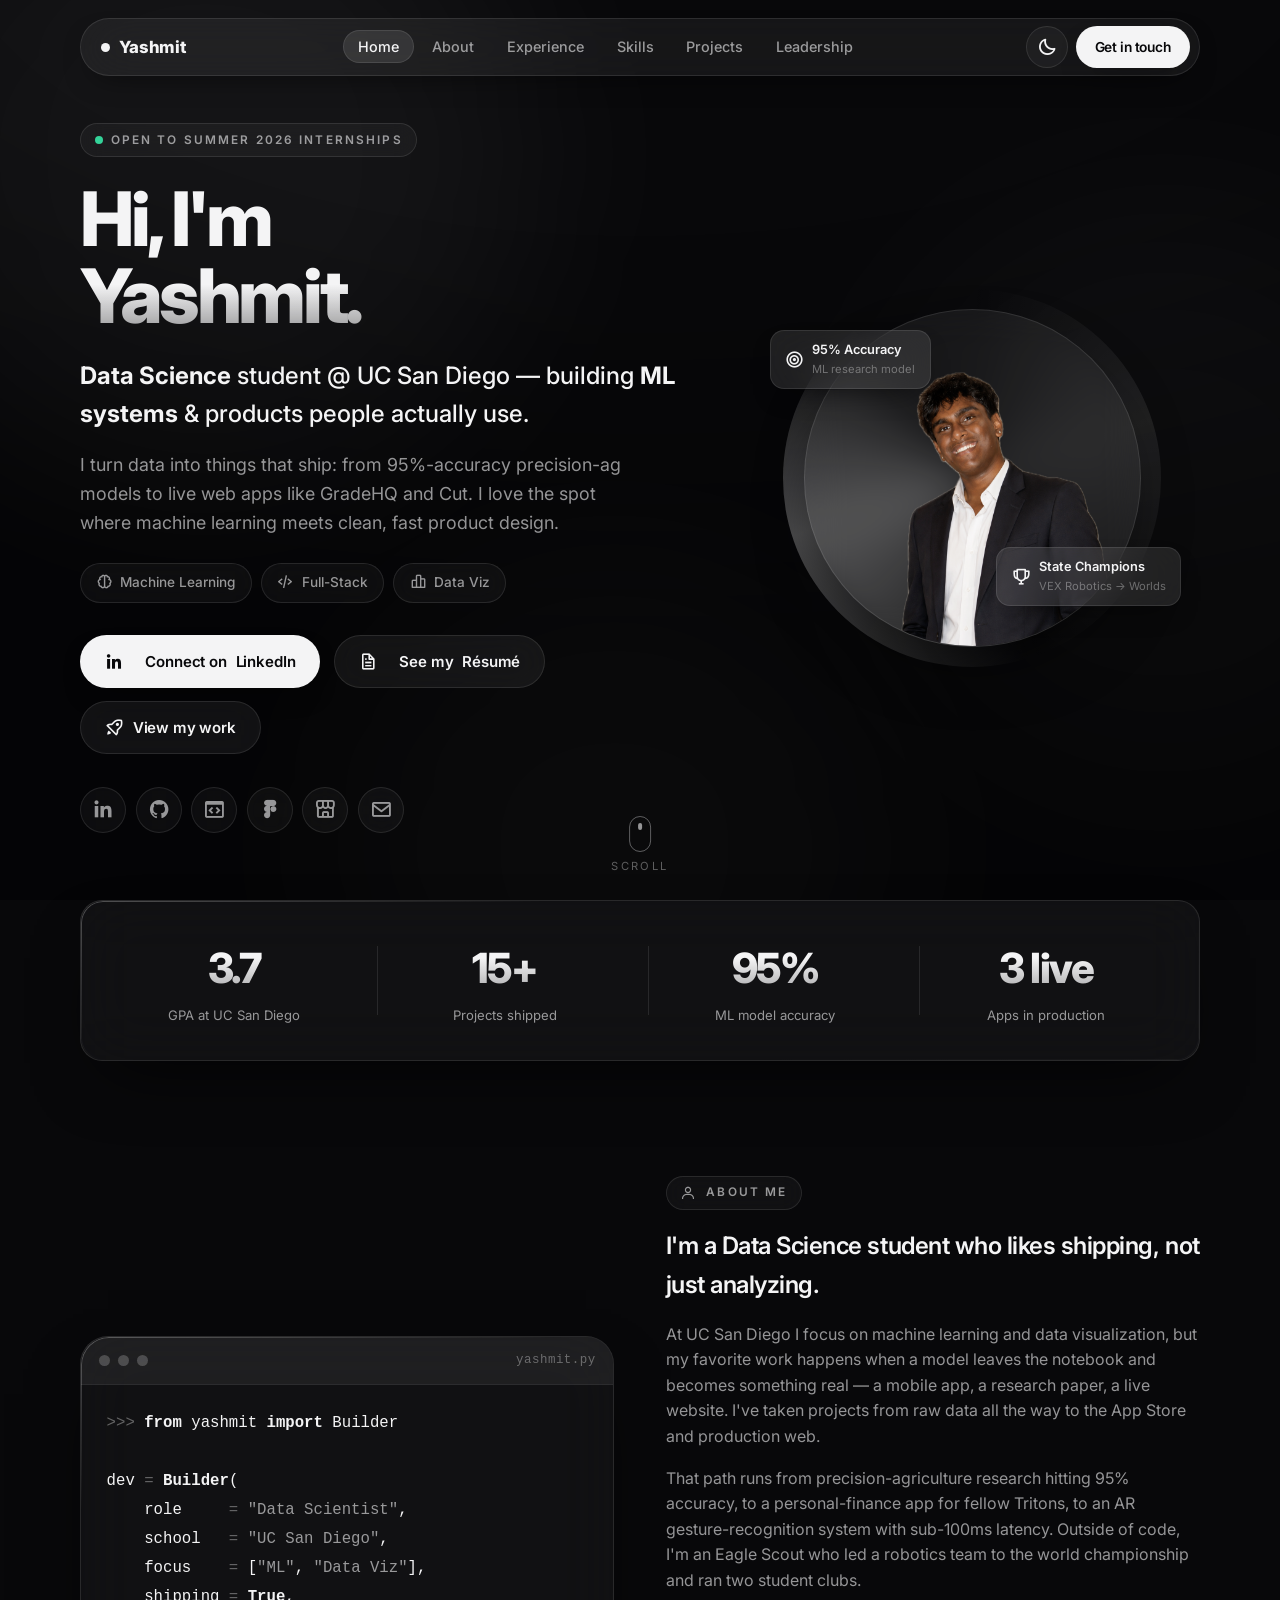
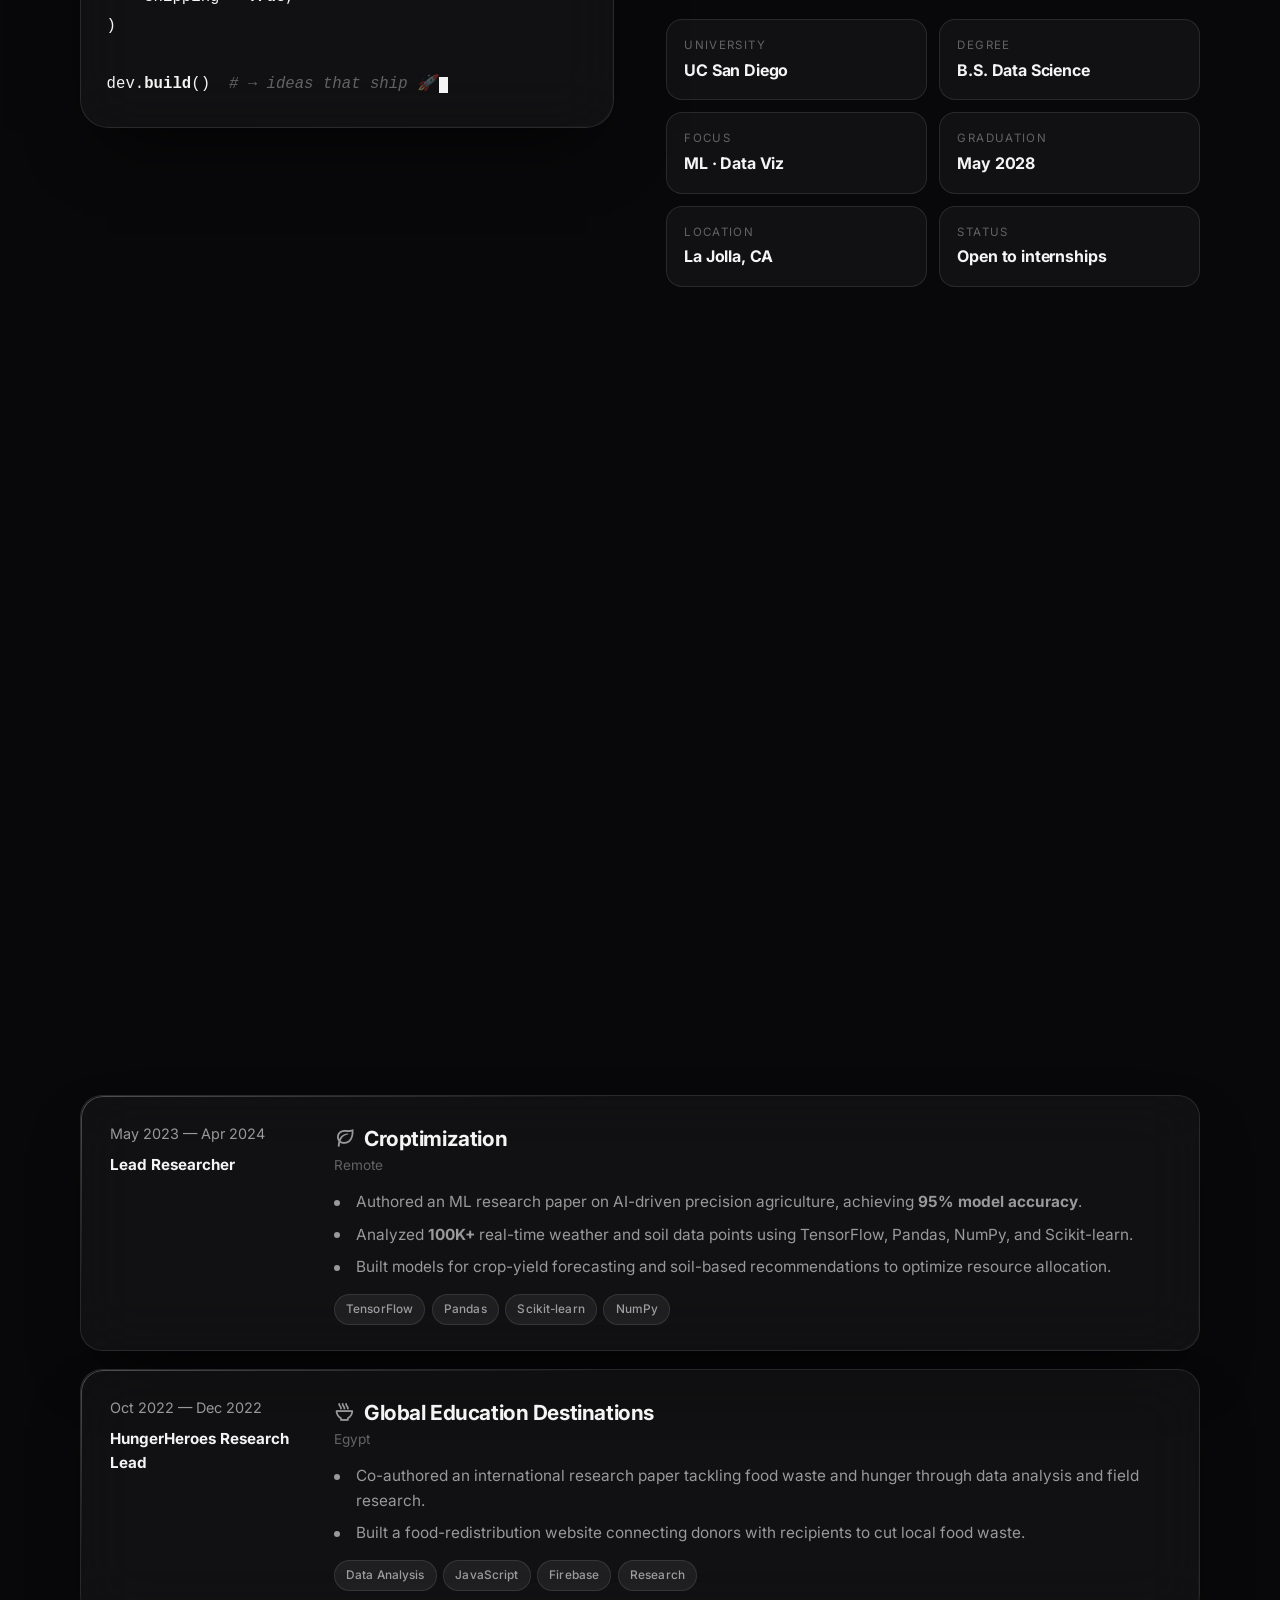
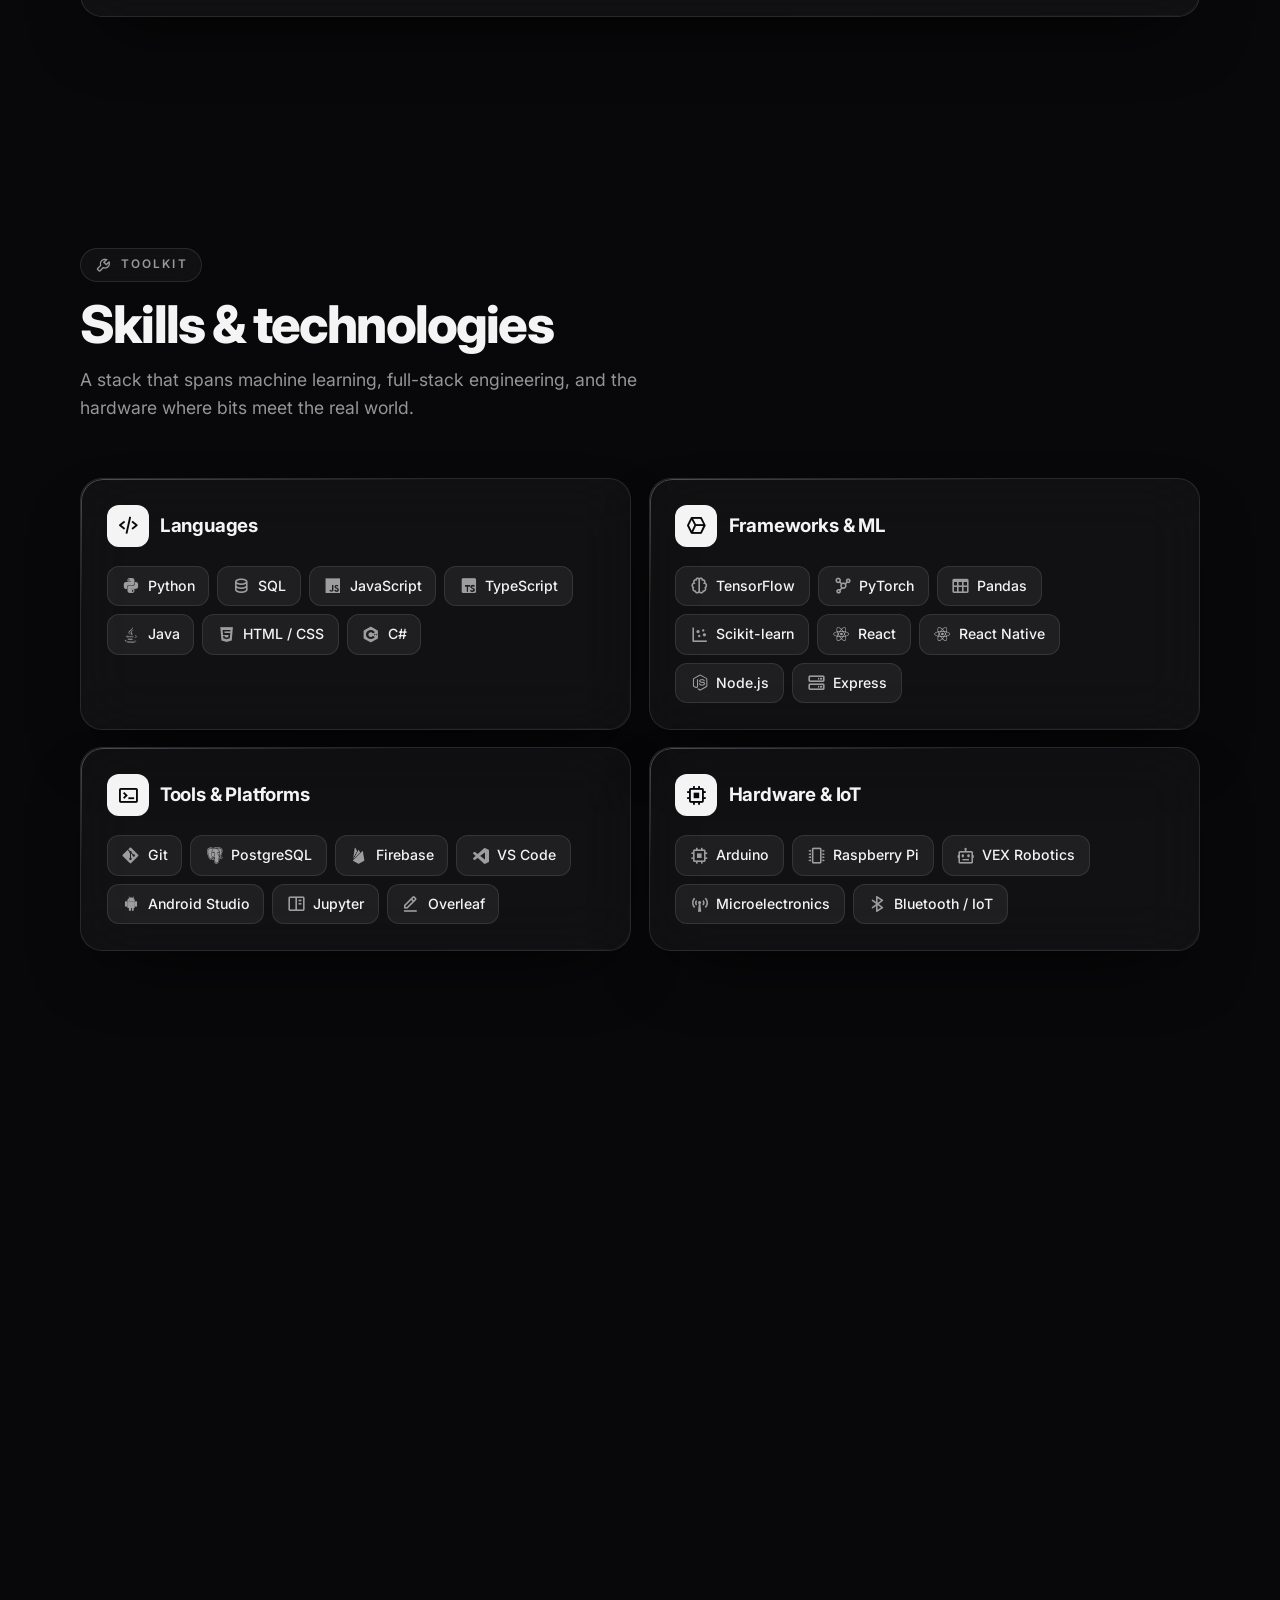
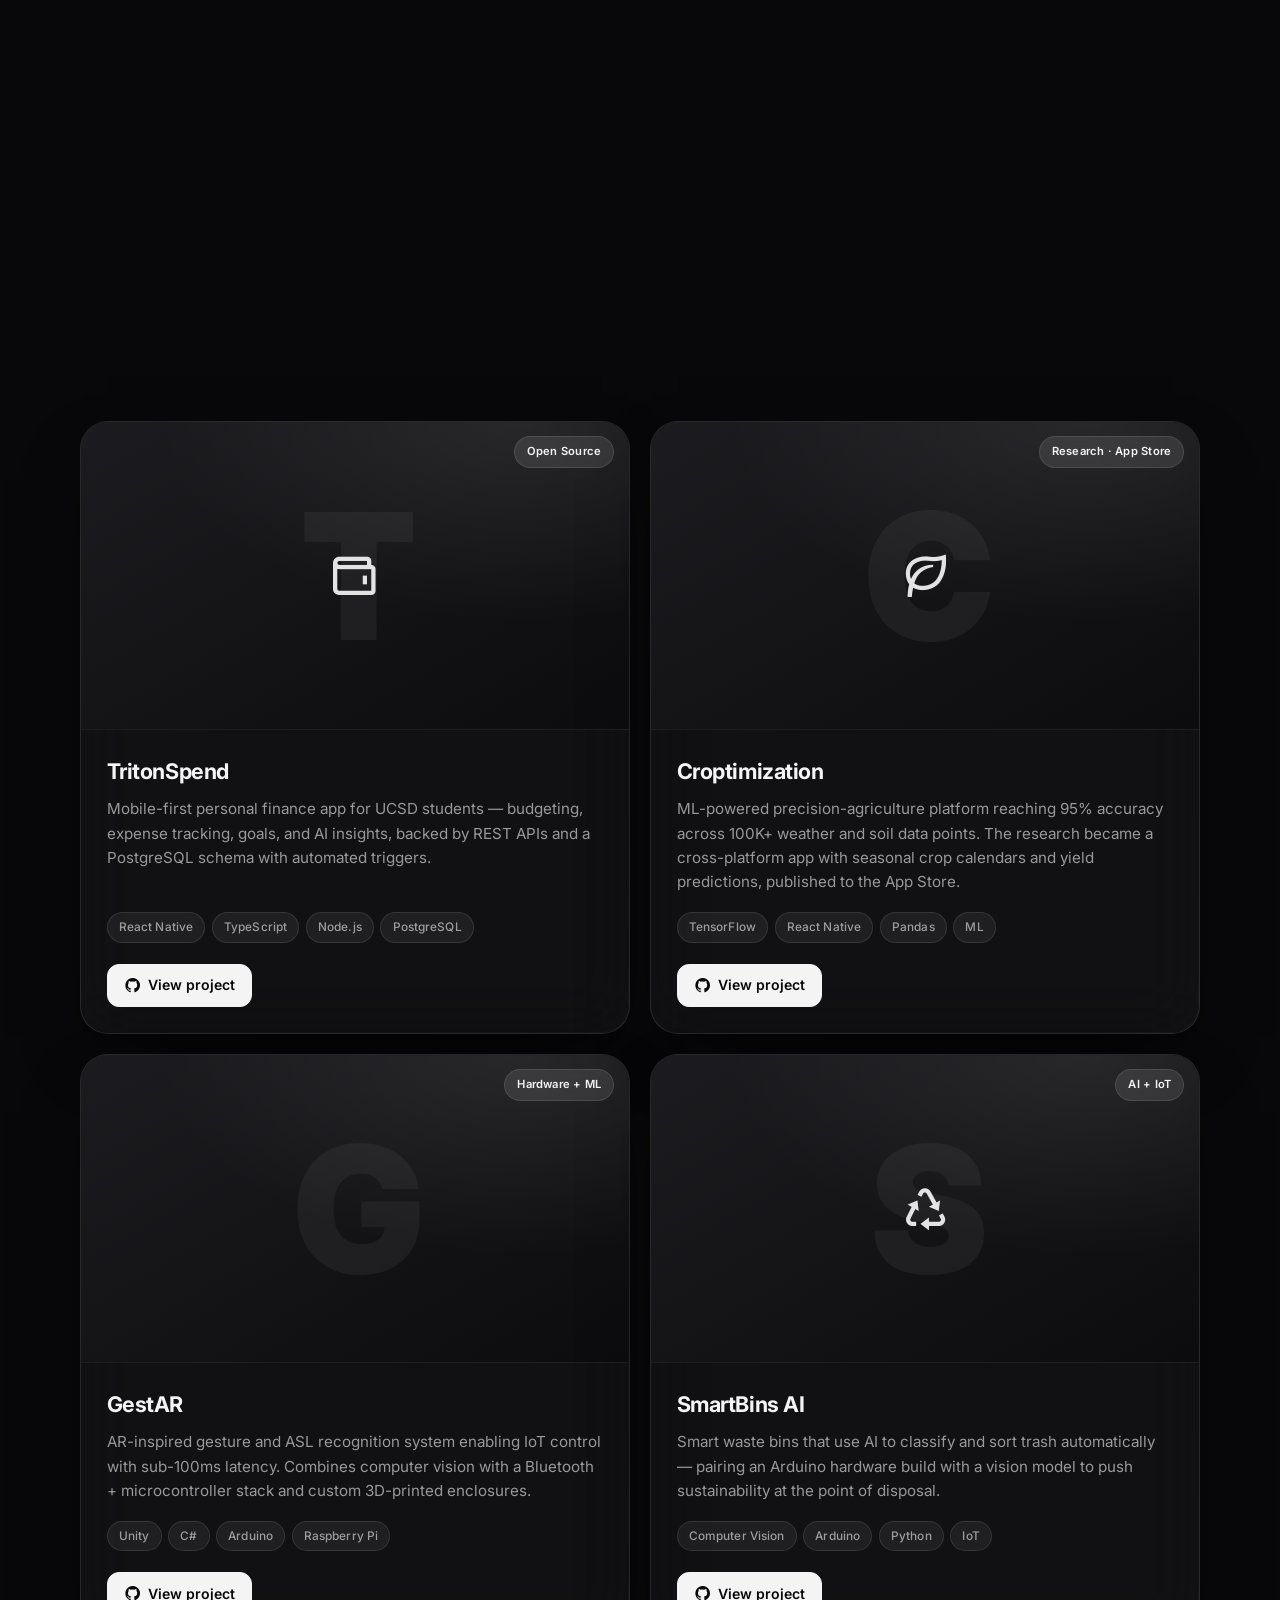
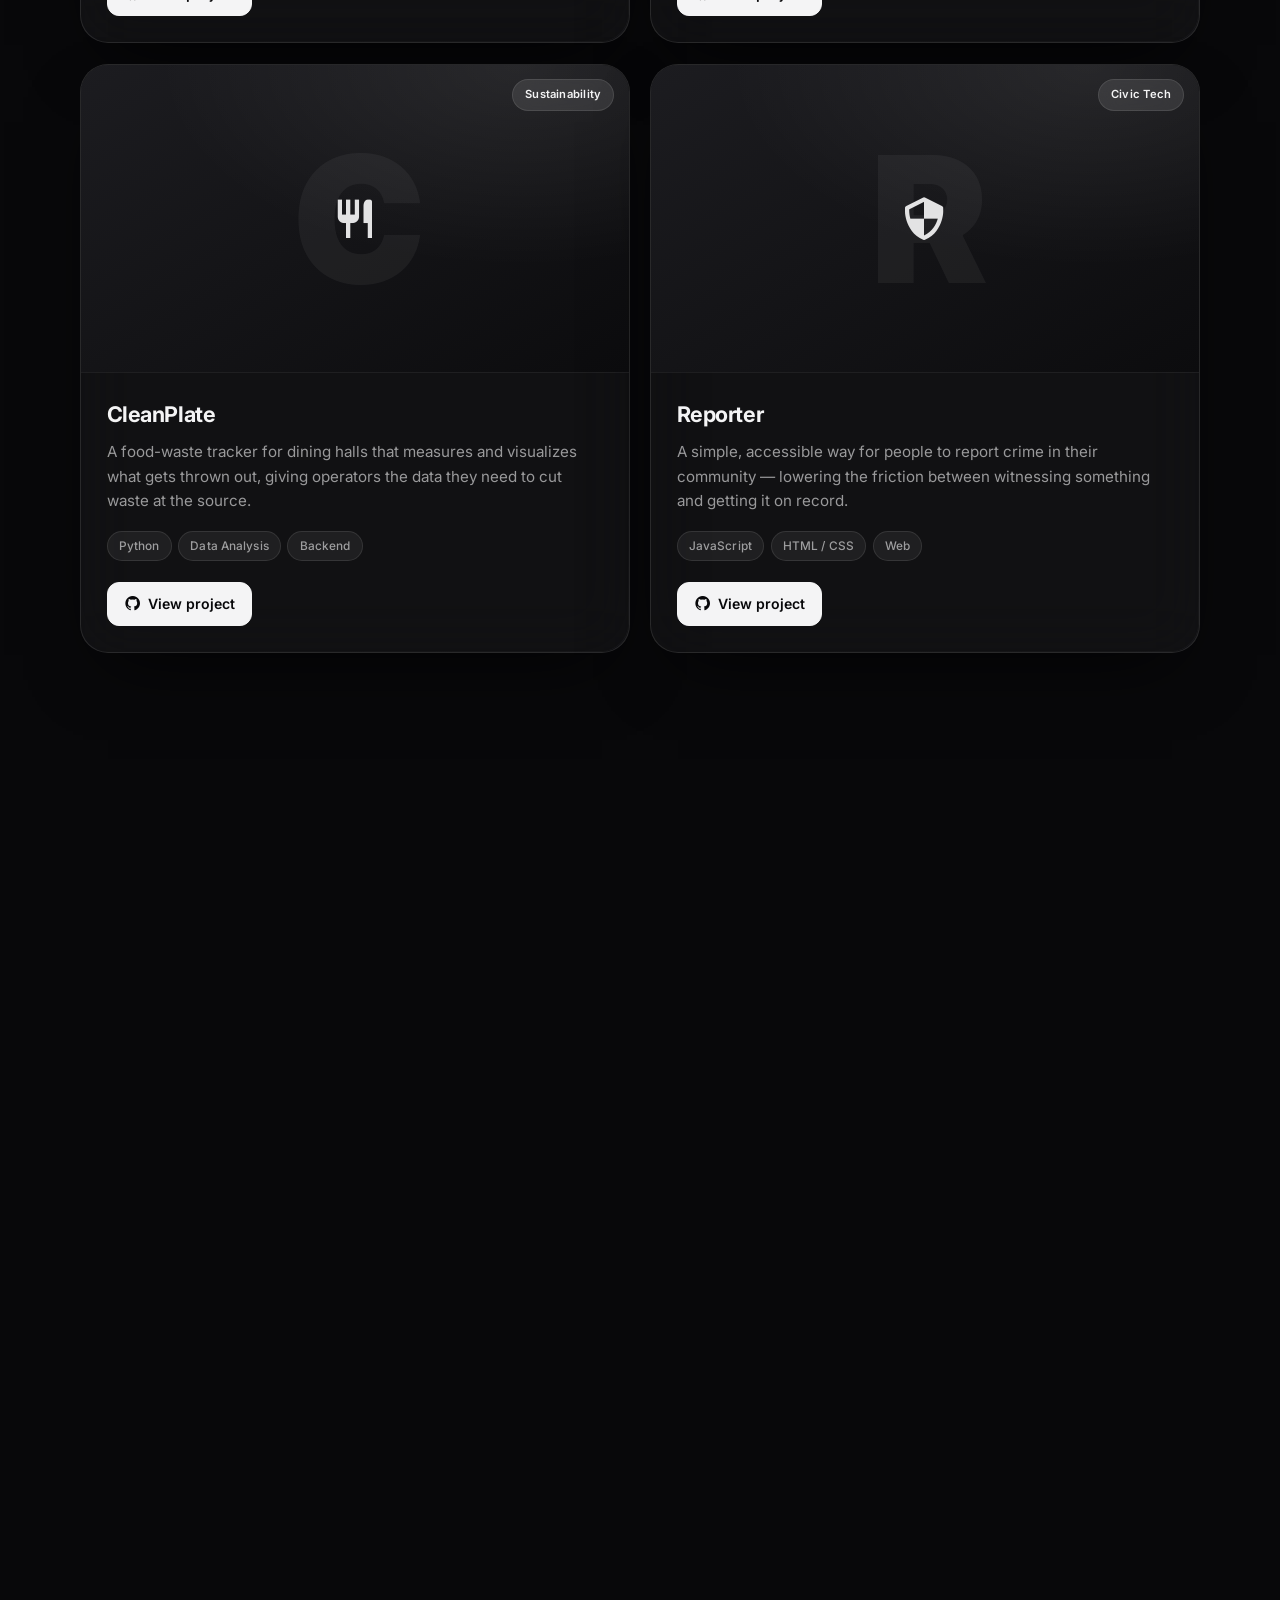
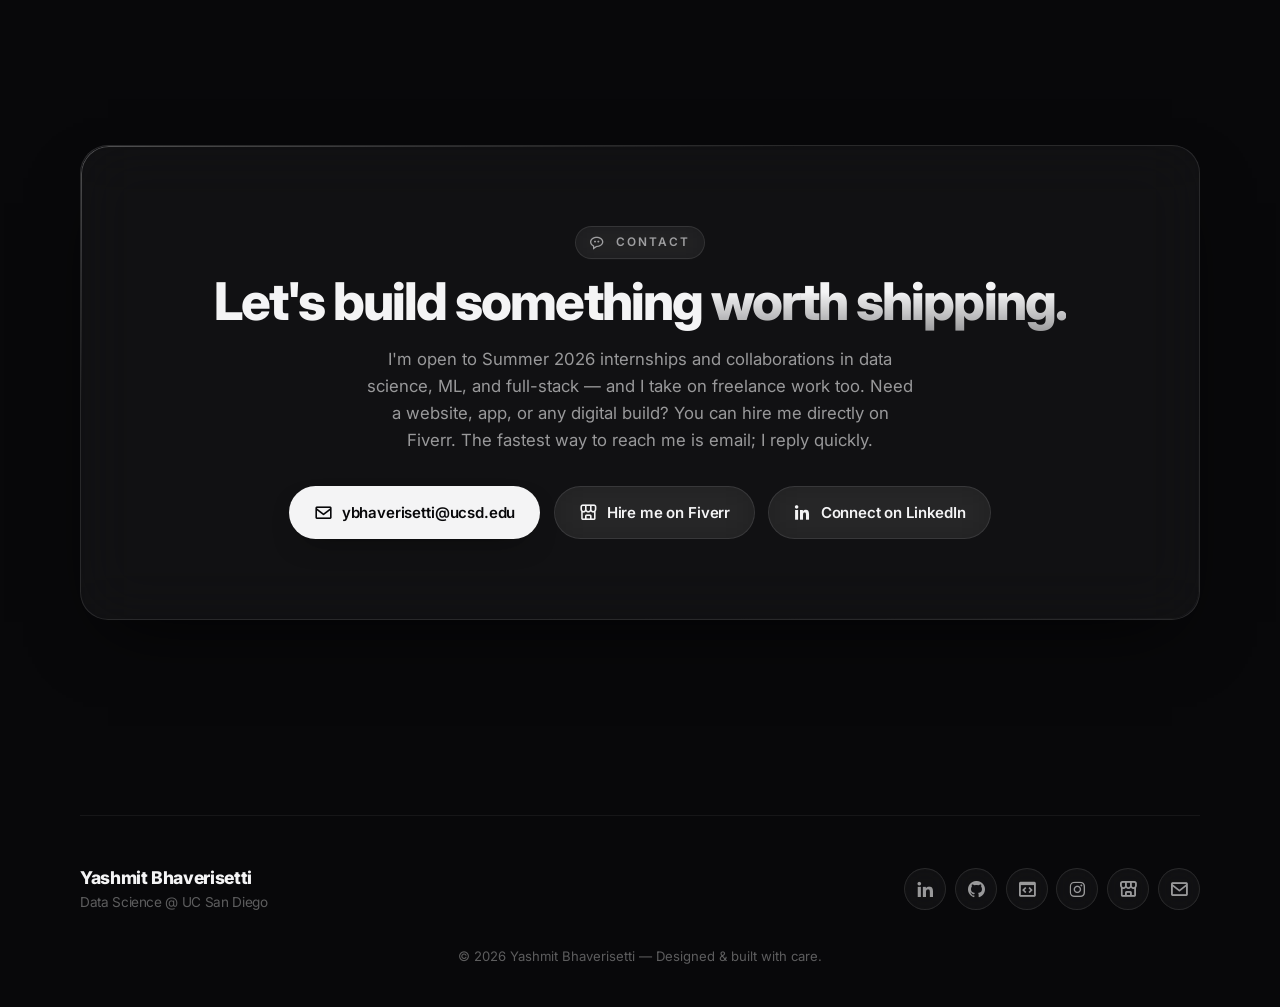
==== index.html @ 1664db14 "Mobile hero: smaller portrait, one-line title, LinkedIn+Resume in one row above fold - Shrink portra" ====
<!DOCTYPE html>
<html lang="en">
  <head>
    <meta charset="UTF-8" />
    <meta name="viewport" content="width=device-width, initial-scale=1.0" />
    <meta
      name="description"
      content="Yashmit Bhaverisetti — Data Science student at UC San Diego building ML systems, full-stack apps, and shipped products. Creator of GradeHQ and Cut."
    />
    <meta name="author" content="Yashmit Bhaverisetti" />
    <meta name="theme-color" content="#06070d" />
    <link rel="canonical" href="https://yashmitb.github.io/yashmitb/" />

    <!-- Open Graph -->
    <meta property="og:title" content="Yashmit Bhaverisetti | Data Science Portfolio" />
    <meta
      property="og:description"
      content="ML systems, full-stack apps, and shipped products from a UC San Diego Data Science student."
    />
    <meta property="og:type" content="website" />
    <meta property="og:image" content="preview.png" />

    <!-- Favicon -->
    <link rel="icon" type="image/svg+xml" href="assets/favicon.svg" />
    <link rel="mask-icon" href="assets/favicon.svg" color="#08080a" />
    <link rel="apple-touch-icon" href="assets/favicon.svg" />

    <link rel="preconnect" href="https://fonts.googleapis.com" />
    <link rel="preconnect" href="https://fonts.gstatic.com" crossorigin />
    <link rel="stylesheet" href="assets/css/styles.css" />

    <!-- Box Icons -->
    <link
      href="https://unpkg.com/boxicons@2.1.4/css/boxicons.min.css"
      rel="stylesheet"
    />

    <title>Yashmit Bhaverisetti | Data Science Portfolio</title>
  </head>
  <body class="dark-theme">
    <!-- Atmosphere -->
    <div class="bg-orbs" aria-hidden="true">
      <span class="orb orb--1"></span>
      <span class="orb orb--2"></span>
      <span class="orb orb--3"></span>
    </div>
    <div class="progress" id="progress" aria-hidden="true"></div>

    <!--===== NAV =====-->
    <nav class="nav" id="nav">
      <a href="#home" class="nav__logo"><span class="dot"></span>Yashmit</a>

      <ul class="nav__list" id="nav-list">
        <li><a href="#home" class="nav__link active"><i class="bx bx-home-alt"></i>Home</a></li>
        <li><a href="#about" class="nav__link"><i class="bx bx-user"></i>About</a></li>
        <li><a href="#experience" class="nav__link"><i class="bx bx-briefcase"></i>Experience</a></li>
        <li><a href="#skills" class="nav__link"><i class="bx bx-wrench"></i>Skills</a></li>
        <li><a href="#projects" class="nav__link"><i class="bx bx-grid-alt"></i>Projects</a></li>
        <li><a href="#leadership" class="nav__link"><i class="bx bx-medal"></i>Leadership</a></li>
        <li class="nav__sep" aria-hidden="true"></li>
        <li class="nav__mobile-only">
          <a href="resume/" class="nav__link"><i class="bx bx-file"></i>Resume</a>
        </li>
        <li class="nav__mobile-only">
          <a href="#contact" class="nav__link nav__link--cta"><i class="bx bx-envelope"></i>Get in touch</a>
        </li>
      </ul>

      <div class="nav__right">
        <button class="theme-toggle" id="theme-toggle" aria-label="Toggle color theme">
          <i class="bx bx-moon"></i>
        </button>
        <a href="#contact" class="btn btn--primary nav__cta">Get in touch</a>
        <button class="nav__burger" id="burger" aria-label="Toggle menu">
          <i class="bx bx-menu"></i>
        </button>
      </div>
    </nav>
    <div class="nav-scrim" id="nav-scrim" aria-hidden="true"></div>

    <main>
      <!--===== HERO =====-->
      <header class="hero wrap" id="home">
        <div class="hero__copy">
          <span class="eyebrow hero__avail reveal">
            <span class="pulse"></span> Open to Summer 2026 internships
          </span>

          <h1 class="hero__title reveal" style="--d: 60ms">
            <span>Hi, I'm</span>
            <span class="grad-text">Yashmit.</span>
          </h1>

          <p class="hero__role reveal" style="--d: 140ms">
            <b>Data Science</b> student @ UC San Diego — building
            <b>ML systems</b> &amp; products people actually use.
          </p>

          <p class="hero__desc reveal" style="--d: 200ms">
            I turn data into things that ship: from 95%-accuracy precision-ag
            models to live web apps like GradeHQ and Cut. I love the spot where
            machine learning meets clean, fast product design.
          </p>

          <div class="hero__chips reveal" style="--d: 260ms">
            <span class="chip"><i class="bx bx-brain"></i> Machine Learning</span>
            <span class="chip"><i class="bx bx-code-alt"></i> Full-Stack</span>
            <span class="chip"><i class="bx bx-bar-chart-alt-2"></i> Data Viz</span>
          </div>

          <!-- mobile-only quick highlights -->
          <div class="hero__quick reveal" style="--d: 260ms" aria-label="Highlights">
            <div class="qf"><b>3.7</b><span>GPA</span></div>
            <div class="qf"><b>15+</b><span>Projects</span></div>
            <div class="qf"><b>2</b><span>Live apps</span></div>
          </div>

          <div class="hero__actions reveal" style="--d: 320ms">
            <a
              href="https://www.linkedin.com/in/yashmitb"
              target="_blank"
              rel="noopener"
              class="btn btn--primary"
            >
              <i class="bx bxl-linkedin"></i>&nbsp;<span class="btn__pre">Connect on </span>LinkedIn
            </a>
            <a href="resume/" class="btn btn--ghost">
              <i class="bx bx-file"></i>&nbsp;<span class="btn__pre">See my </span>Résumé
            </a>
            <a href="#projects" class="btn btn--ghost hero__action-more">
              <i class="bx bx-rocket"></i> View my work
            </a>
          </div>

          <div class="hero__social reveal" style="--d: 380ms">
            <a
              href="https://www.linkedin.com/in/yashmitb"
              target="_blank"
              rel="noopener"
              class="social-icon"
              aria-label="LinkedIn"
            ><i class="bx bxl-linkedin"></i></a>
            <a
              href="https://github.com/yashmitb"
              target="_blank"
              rel="noopener"
              class="social-icon"
              aria-label="GitHub"
            ><i class="bx bxl-github"></i></a>
            <a
              href="https://devpost.com/yashmitb"
              target="_blank"
              rel="noopener"
              class="social-icon"
              aria-label="Devpost"
            ><i class="bx bx-code-block"></i></a>
            <a
              href="https://www.figma.com/@yashmit"
              target="_blank"
              rel="noopener"
              class="social-icon"
              aria-label="Figma"
            ><i class="bx bxl-figma"></i></a>
            <a
              href="https://www.fiverr.com/s/qDm1Xzg"
              target="_blank"
              rel="noopener"
              class="social-icon"
              aria-label="Hire me on Fiverr"
              title="Hire me on Fiverr"
            ><i class="bx bx-store-alt"></i></a>
            <a
              href="mailto:ybhaverisetti@ucsd.edu"
              class="social-icon"
              aria-label="Email"
            ><i class="bx bx-envelope"></i></a>
          </div>
        </div>

        <div class="hero__media reveal" style="--d: 200ms">
          <div class="portrait" data-tilt>
            <span class="portrait__ring"></span>
            <div class="portrait__glass">
              <img
                src="assets/img/about-portrait.png"
                alt="Portrait of Yashmit Bhaverisetti"
              />
            </div>
            <div class="portrait__badge portrait__badge--1">
              <i class="bx bx-bullseye"></i>
              <span>95% Accuracy<small>ML research model</small></span>
            </div>
            <div class="portrait__badge portrait__badge--2">
              <i class="bx bx-trophy"></i>
              <span>State Champions<small>VEX Robotics → Worlds</small></span>
            </div>
          </div>
        </div>

        <div class="scroll-cue" aria-hidden="true">
          <span class="mouse"></span>
          Scroll
        </div>
      </header>

      <!--===== STATS =====-->
      <section class="wrap" aria-label="Highlights" style="padding-top: 0">
        <div class="stats glass reveal">
          <div class="stat">
            <div class="stat__num grad-text" data-count="3.7" data-decimals="1">3.7</div>
            <div class="stat__label">GPA at UC San Diego</div>
          </div>
          <div class="stat">
            <div class="stat__num grad-text" data-count="15" data-suffix="+">15+</div>
            <div class="stat__label">Projects shipped</div>
          </div>
          <div class="stat">
            <div class="stat__num grad-text" data-count="95" data-suffix="%">95%</div>
            <div class="stat__label">ML model accuracy</div>
          </div>
          <div class="stat">
            <div class="stat__num grad-text" data-count="3" data-suffix=" live">3 live</div>
            <div class="stat__label">Apps in production</div>
          </div>
        </div>
      </section>

      <!--===== ABOUT =====-->
      <section class="section wrap" id="about">
        <div class="about__grid">
          <div class="term glass reveal" data-tilt>
            <div class="term__bar">
              <span class="term__dot"></span>
              <span class="term__dot"></span>
              <span class="term__dot"></span>
              <span class="term__name">yashmit.py</span>
            </div>
            <pre class="term__body"><code><span class="c">&gt;&gt;&gt;</span> <span class="k">from</span> yashmit <span class="k">import</span> Builder

dev <span class="o">=</span> <span class="fn">Builder</span>(
    role     <span class="o">=</span> <span class="s">"Data Scientist"</span>,
    school   <span class="o">=</span> <span class="s">"UC San Diego"</span>,
    focus    <span class="o">=</span> [<span class="s">"ML"</span>, <span class="s">"Data Viz"</span>],
    shipping <span class="o">=</span> <span class="b">True</span>,
)

dev.<span class="fn">build</span>()  <span class="cm"># → ideas that ship 🚀</span><span class="cur"></span></code></pre>
          </div>

          <div class="reveal" style="--d: 120ms">
            <span class="eyebrow"><i class="bx bx-user"></i> About me</span>
            <p class="about__lead" style="margin-top: 1.1rem">
              I'm a Data Science student who likes shipping, not just analyzing.
            </p>
            <p class="about__text">
              At UC San Diego I focus on machine learning and data
              visualization, but my favorite work happens when a model leaves
              the notebook and becomes something real — a mobile app, a research
              paper, a live website. I've taken projects from raw data all the
              way to the App Store and production web.
            </p>
            <p class="about__text">
              That path runs from precision-agriculture research hitting 95%
              accuracy, to a personal-finance app for fellow Tritons, to an AR
              gesture-recognition system with sub-100ms latency. Outside of code,
              I'm an Eagle Scout who led a robotics team to the world
              championship and ran two student clubs.
            </p>

            <div class="about__facts">
              <div class="fact">
                <div class="fact__k">University</div>
                <div class="fact__v">UC San Diego</div>
              </div>
              <div class="fact">
                <div class="fact__k">Degree</div>
                <div class="fact__v">B.S. Data Science</div>
              </div>
              <div class="fact">
                <div class="fact__k">Focus</div>
                <div class="fact__v">ML · Data Viz</div>
              </div>
              <div class="fact">
                <div class="fact__k">Graduation</div>
                <div class="fact__v">May 2028</div>
              </div>
              <div class="fact">
                <div class="fact__k">Location</div>
                <div class="fact__v">La Jolla, CA</div>
              </div>
              <div class="fact">
                <div class="fact__k">Status</div>
                <div class="fact__v">Open to internships</div>
              </div>
            </div>
          </div>
        </div>
      </section>

      <!--===== EXPERIENCE =====-->
      <section class="section wrap" id="experience">
        <div class="section__head reveal">
          <span class="eyebrow"><i class="bx bx-briefcase"></i> Experience</span>
          <h2 class="section__title">Where I've made an impact</h2>
          <p class="section__sub">
            Research, open source, and real products — selected roles where the
            work shipped and the numbers moved.
          </p>
        </div>

        <div class="timeline">
          <article class="tl glass reveal">
            <div class="tl__when">
              Sept 2025 — Present
              <span class="role">Open Source Developer</span>
            </div>
            <div>
              <h3 class="tl__org"><i class="bx bx-git-branch"></i> UCSD CSES</h3>
              <p class="tl__place">La Jolla, CA</p>
              <ul class="tl__points">
                <li>
                  Built <b>TritonSpend</b>, a mobile-first personal finance app in
                  React Native &amp; TypeScript for budgeting, expense tracking,
                  goals, and AI insights.
                </li>
                <li>
                  Developed a Node.js + PostgreSQL backend — REST APIs, schemas,
                  and triggers for automated transaction handling.
                </li>
                <li>
                  Created interactive spending &amp; goal visualizations with
                  React Native SVG; collaborated through open-source code reviews.
                </li>
              </ul>
              <div class="tl__tags">
                <span class="tag">React Native</span>
                <span class="tag">TypeScript</span>
                <span class="tag">Node.js</span>
                <span class="tag">PostgreSQL</span>
              </div>
            </div>
          </article>

          <article class="tl glass reveal">
            <div class="tl__when">
              May 2023 — Apr 2024
              <span class="role">Lead Researcher</span>
            </div>
            <div>
              <h3 class="tl__org"><i class="bx bx-leaf"></i> Croptimization</h3>
              <p class="tl__place">Remote</p>
              <ul class="tl__points">
                <li>
                  Authored an ML research paper on AI-driven precision
                  agriculture, achieving <b>95% model accuracy</b>.
                </li>
                <li>
                  Analyzed <b>100K+</b> real-time weather and soil data points
                  using TensorFlow, Pandas, NumPy, and Scikit-learn.
                </li>
                <li>
                  Built models for crop-yield forecasting and soil-based
                  recommendations to optimize resource allocation.
                </li>
              </ul>
              <div class="tl__tags">
                <span class="tag">TensorFlow</span>
                <span class="tag">Pandas</span>
                <span class="tag">Scikit-learn</span>
                <span class="tag">NumPy</span>
              </div>
            </div>
          </article>

          <article class="tl glass reveal">
            <div class="tl__when">
              Oct 2022 — Dec 2022
              <span class="role">HungerHeroes Research Lead</span>
            </div>
            <div>
              <h3 class="tl__org"><i class="bx bx-bowl-hot"></i> Global Education Destinations</h3>
              <p class="tl__place">Egypt</p>
              <ul class="tl__points">
                <li>
                  Co-authored an international research paper tackling food waste
                  and hunger through data analysis and field research.
                </li>
                <li>
                  Built a food-redistribution website connecting donors with
                  recipients to cut local food waste.
                </li>
              </ul>
              <div class="tl__tags">
                <span class="tag">Data Analysis</span>
                <span class="tag">JavaScript</span>
                <span class="tag">Firebase</span>
                <span class="tag">Research</span>
              </div>
            </div>
          </article>
        </div>
      </section>

      <!--===== SKILLS =====-->
      <section class="section wrap" id="skills">
        <div class="section__head reveal">
          <span class="eyebrow"><i class="bx bx-wrench"></i> Toolkit</span>
          <h2 class="section__title">Skills &amp; technologies</h2>
          <p class="section__sub">
            A stack that spans machine learning, full-stack engineering, and the
            hardware where bits meet the real world.
          </p>
        </div>

        <div class="skills__grid">
          <article class="skillcat glass reveal">
            <div class="skillcat__head">
              <div class="skillcat__icon"><i class="bx bx-code-alt"></i></div>
              <h3 class="skillcat__title">Languages</h3>
            </div>
            <div class="skill-chips">
              <span class="skill"><i class="bx bxl-python"></i> Python</span>
              <span class="skill"><i class="bx bx-data"></i> SQL</span>
              <span class="skill"><i class="bx bxl-javascript"></i> JavaScript</span>
              <span class="skill"><i class="bx bxl-typescript"></i> TypeScript</span>
              <span class="skill"><i class="bx bxl-java"></i> Java</span>
              <span class="skill"><i class="bx bxl-html5"></i> HTML / CSS</span>
              <span class="skill"><i class="bx bxl-c-plus-plus"></i> C#</span>
            </div>
          </article>

          <article class="skillcat glass reveal" style="--d: 80ms">
            <div class="skillcat__head">
              <div class="skillcat__icon"><i class="bx bx-cube-alt"></i></div>
              <h3 class="skillcat__title">Frameworks &amp; ML</h3>
            </div>
            <div class="skill-chips">
              <span class="skill"><i class="bx bx-brain"></i> TensorFlow</span>
              <span class="skill"><i class="bx bx-network-chart"></i> PyTorch</span>
              <span class="skill"><i class="bx bx-table"></i> Pandas</span>
              <span class="skill"><i class="bx bx-scatter-chart"></i> Scikit-learn</span>
              <span class="skill"><i class="bx bxl-react"></i> React</span>
              <span class="skill"><i class="bx bxl-react"></i> React Native</span>
              <span class="skill"><i class="bx bxl-nodejs"></i> Node.js</span>
              <span class="skill"><i class="bx bx-server"></i> Express</span>
            </div>
          </article>

          <article class="skillcat glass reveal" style="--d: 120ms">
            <div class="skillcat__head">
              <div class="skillcat__icon"><i class="bx bx-terminal"></i></div>
              <h3 class="skillcat__title">Tools &amp; Platforms</h3>
            </div>
            <div class="skill-chips">
              <span class="skill"><i class="bx bxl-git"></i> Git</span>
              <span class="skill"><i class="bx bxl-postgresql"></i> PostgreSQL</span>
              <span class="skill"><i class="bx bxl-firebase"></i> Firebase</span>
              <span class="skill"><i class="bx bxl-visual-studio"></i> VS Code</span>
              <span class="skill"><i class="bx bxl-android"></i> Android Studio</span>
              <span class="skill"><i class="bx bx-book-content"></i> Jupyter</span>
              <span class="skill"><i class="bx bx-edit-alt"></i> Overleaf</span>
            </div>
          </article>

          <article class="skillcat glass reveal" style="--d: 160ms">
            <div class="skillcat__head">
              <div class="skillcat__icon"><i class="bx bx-chip"></i></div>
              <h3 class="skillcat__title">Hardware &amp; IoT</h3>
            </div>
            <div class="skill-chips">
              <span class="skill"><i class="bx bx-chip"></i> Arduino</span>
              <span class="skill"><i class="bx bx-microchip"></i> Raspberry Pi</span>
              <span class="skill"><i class="bx bx-bot"></i> VEX Robotics</span>
              <span class="skill"><i class="bx bx-broadcast"></i> Microelectronics</span>
              <span class="skill"><i class="bx bx-bluetooth"></i> Bluetooth / IoT</span>
            </div>
          </article>
        </div>
      </section>

      <!--===== PROJECTS =====-->
      <section class="section wrap" id="projects">
        <div class="section__head reveal">
          <span class="eyebrow"><i class="bx bx-grid-alt"></i> Selected work</span>
          <h2 class="section__title">Projects I've built</h2>
          <p class="section__sub">
            Live products, ML research, and hardware experiments — each with a
            link so you can dig in yourself.
          </p>
        </div>

        <div class="projects__grid">
          <!-- GradeHQ -->
          <article
            class="card glass reveal"
            data-tilt
            style="--cover: linear-gradient(135deg, #6a5cff, #4aa3ff)"
          >
            <div class="card__cover">
              <span class="card__mono">G</span>
              <i class="bx bx-calculator card__glyph"></i>
              <span class="card__status"><span class="live"></span> Live</span>
            </div>
            <div class="card__body">
              <h3 class="card__title">GradeHQ</h3>
              <p class="card__desc">
                A free, private grade calculator for college students. Add your
                courses and grades and find out the exact score you need on
                what's left to land the grade you want — all computed in-browser.
              </p>
              <div class="card__tags">
                <span class="tag">Next.js</span>
                <span class="tag">TypeScript</span>
                <span class="tag">Tailwind</span>
              </div>
              <div class="card__links">
                <a
                  href="https://gradehq.vercel.app"
                  target="_blank"
                  rel="noopener"
                  class="card__link card__link--primary"
                >
                  <i class="bx bx-link-external"></i> Live demo
                </a>
                <a
                  href="https://github.com/yashmitb/gradecalc"
                  target="_blank"
                  rel="noopener"
                  class="card__link"
                >
                  <i class="bx bxl-github"></i> Code
                </a>
              </div>
            </div>
          </article>

          <!-- Cut -->
          <article
            class="card glass reveal"
            data-tilt
            style="--cover: linear-gradient(135deg, #19c37d, #5ad1ff)"
          >
            <div class="card__cover">
              <span class="card__mono">C</span>
              <i class="bx bx-camera card__glyph"></i>
              <span class="card__status"><span class="live"></span> Live</span>
            </div>
            <div class="card__body">
              <h3 class="card__title">Cut</h3>
              <p class="card__desc">
                AI-powered calorie &amp; nutrition tracker. Snap a photo of your
                meal and get an instant macro breakdown — built to make cutting
                effortless instead of tedious.
              </p>
              <div class="card__tags">
                <span class="tag">Next.js</span>
                <span class="tag">TypeScript</span>
                <span class="tag">AI Vision</span>
              </div>
              <div class="card__links">
                <a
                  href="https://cut-eta.vercel.app"
                  target="_blank"
                  rel="noopener"
                  class="card__link card__link--primary"
                >
                  <i class="bx bx-link-external"></i> Live demo
                </a>
                <a
                  href="https://github.com/yashmitb/cut"
                  target="_blank"
                  rel="noopener"
                  class="card__link"
                >
                  <i class="bx bxl-github"></i> Code
                </a>
              </div>
            </div>
          </article>

          <!-- TritonSpend -->
          <article
            class="card glass reveal"
            data-tilt
            style="--cover: linear-gradient(135deg, #4f7cff, #00d4c8)"
          >
            <div class="card__cover">
              <span class="card__mono">T</span>
              <i class="bx bx-wallet card__glyph"></i>
              <span class="card__status">Open Source</span>
            </div>
            <div class="card__body">
              <h3 class="card__title">TritonSpend</h3>
              <p class="card__desc">
                Mobile-first personal finance app for UCSD students — budgeting,
                expense tracking, goals, and AI insights, backed by REST APIs and
                a PostgreSQL schema with automated triggers.
              </p>
              <div class="card__tags">
                <span class="tag">React Native</span>
                <span class="tag">TypeScript</span>
                <span class="tag">Node.js</span>
                <span class="tag">PostgreSQL</span>
              </div>
              <div class="card__links">
                <a
                  href="https://github.com/CSES-Open-Source/TritonSpend"
                  target="_blank"
                  rel="noopener"
                  class="card__link card__link--primary"
                >
                  <i class="bx bxl-github"></i> View project
                </a>
              </div>
            </div>
          </article>

          <!-- Croptimization -->
          <article
            class="card glass reveal"
            data-tilt
            style="--cover: linear-gradient(135deg, #34c759, #a8e063)"
          >
            <div class="card__cover">
              <span class="card__mono">C</span>
              <i class="bx bx-leaf card__glyph"></i>
              <span class="card__status">Research · App Store</span>
            </div>
            <div class="card__body">
              <h3 class="card__title">Croptimization</h3>
              <p class="card__desc">
                ML-powered precision-agriculture platform reaching 95% accuracy
                across 100K+ weather and soil data points. The research became a
                cross-platform app with seasonal crop calendars and yield
                predictions, published to the App Store.
              </p>
              <div class="card__tags">
                <span class="tag">TensorFlow</span>
                <span class="tag">React Native</span>
                <span class="tag">Pandas</span>
                <span class="tag">ML</span>
              </div>
              <div class="card__links">
                <a
                  href="https://github.com/yashmitb/Crop-Web"
                  target="_blank"
                  rel="noopener"
                  class="card__link card__link--primary"
                >
                  <i class="bx bxl-github"></i> View project
                </a>
              </div>
            </div>
          </article>

          <!-- GestAR -->
          <article
            class="card glass reveal"
            data-tilt
            style="--cover: linear-gradient(135deg, #b06bff, #ff7eb6)"
          >
            <div class="card__cover">
              <span class="card__mono">G</span>
              <i class="bx bx-hand-up card__glyph"></i>
              <span class="card__status">Hardware + ML</span>
            </div>
            <div class="card__body">
              <h3 class="card__title">GestAR</h3>
              <p class="card__desc">
                AR-inspired gesture and ASL recognition system enabling IoT
                control with sub-100ms latency. Combines computer vision with a
                Bluetooth + microcontroller stack and custom 3D-printed
                enclosures.
              </p>
              <div class="card__tags">
                <span class="tag">Unity</span>
                <span class="tag">C#</span>
                <span class="tag">Arduino</span>
                <span class="tag">Raspberry Pi</span>
              </div>
              <div class="card__links">
                <a
                  href="https://github.com/yashmitb/GestAR_MLbackend"
                  target="_blank"
                  rel="noopener"
                  class="card__link card__link--primary"
                >
                  <i class="bx bxl-github"></i> View project
                </a>
              </div>
            </div>
          </article>

          <!-- SmartBins AI -->
          <article
            class="card glass reveal"
            data-tilt
            style="--cover: linear-gradient(135deg, #11998e, #38ef7d)"
          >
            <div class="card__cover">
              <span class="card__mono">S</span>
              <i class="bx bx-recycle card__glyph"></i>
              <span class="card__status">AI + IoT</span>
            </div>
            <div class="card__body">
              <h3 class="card__title">SmartBins AI</h3>
              <p class="card__desc">
                Smart waste bins that use AI to classify and sort trash
                automatically — pairing an Arduino hardware build with a vision
                model to push sustainability at the point of disposal.
              </p>
              <div class="card__tags">
                <span class="tag">Computer Vision</span>
                <span class="tag">Arduino</span>
                <span class="tag">Python</span>
                <span class="tag">IoT</span>
              </div>
              <div class="card__links">
                <a
                  href="https://github.com/yashmitb/SmartBins-AI"
                  target="_blank"
                  rel="noopener"
                  class="card__link card__link--primary"
                >
                  <i class="bx bxl-github"></i> View project
                </a>
              </div>
            </div>
          </article>

          <!-- CleanPlate -->
          <article
            class="card glass reveal"
            data-tilt
            style="--cover: linear-gradient(135deg, #ff8a3d, #ffd166)"
          >
            <div class="card__cover">
              <span class="card__mono">C</span>
              <i class="bx bx-restaurant card__glyph"></i>
              <span class="card__status">Sustainability</span>
            </div>
            <div class="card__body">
              <h3 class="card__title">CleanPlate</h3>
              <p class="card__desc">
                A food-waste tracker for dining halls that measures and
                visualizes what gets thrown out, giving operators the data they
                need to cut waste at the source.
              </p>
              <div class="card__tags">
                <span class="tag">Python</span>
                <span class="tag">Data Analysis</span>
                <span class="tag">Backend</span>
              </div>
              <div class="card__links">
                <a
                  href="https://github.com/yashmitb/CleanPlate-Backend"
                  target="_blank"
                  rel="noopener"
                  class="card__link card__link--primary"
                >
                  <i class="bx bxl-github"></i> View project
                </a>
              </div>
            </div>
          </article>

          <!-- Crime Reporter -->
          <article
            class="card glass reveal"
            data-tilt
            style="--cover: linear-gradient(135deg, #ff5f6d, #ffc371)"
          >
            <div class="card__cover">
              <span class="card__mono">R</span>
              <i class="bx bx-shield-quarter card__glyph"></i>
              <span class="card__status">Civic Tech</span>
            </div>
            <div class="card__body">
              <h3 class="card__title">Reporter</h3>
              <p class="card__desc">
                A simple, accessible way for people to report crime in their
                community — lowering the friction between witnessing something and
                getting it on record.
              </p>
              <div class="card__tags">
                <span class="tag">JavaScript</span>
                <span class="tag">HTML / CSS</span>
                <span class="tag">Web</span>
              </div>
              <div class="card__links">
                <a
                  href="https://github.com/yashmitb/reporter-main"
                  target="_blank"
                  rel="noopener"
                  class="card__link card__link--primary"
                >
                  <i class="bx bxl-github"></i> View project
                </a>
              </div>
            </div>
          </article>
        </div>
      </section>

      <!--===== LEADERSHIP =====-->
      <section class="section wrap" id="leadership">
        <div class="section__head reveal">
          <span class="eyebrow"><i class="bx bx-medal"></i> Beyond the code</span>
          <h2 class="section__title">Leadership &amp; activities</h2>
          <p class="section__sub">
            I build teams and communities the same way I build software — with
            ownership and measurable results.
          </p>
        </div>

        <div class="lead__grid">
          <article class="lead glass reveal">
            <div class="lead__icon"><i class="bx bx-leaf"></i></div>
            <h3 class="lead__title">Eagle Scout</h3>
            <p class="lead__role">Boy Scouts of America</p>
            <p class="lead__when">Aug 2021 — Present</p>
            <ul class="lead__points">
              <li>
                <i class="bx bx-check"></i> Earned Scouting's highest rank through
                years of leadership, service, and outdoor skills.
              </li>
              <li>
                <i class="bx bx-check"></i> Planned and led a community service
                project end-to-end.
              </li>
            </ul>
          </article>

          <article class="lead glass reveal" style="--d: 100ms">
            <div class="lead__icon"><i class="bx bx-bot"></i></div>
            <h3 class="lead__title">Robotics Club</h3>
            <p class="lead__role">President</p>
            <p class="lead__when">Aug 2023 — May 2025</p>
            <ul class="lead__points">
              <li>
                <i class="bx bx-check"></i> Grew membership <b>246%</b>, interviewed
                163, and mentored 5 teams.
              </li>
              <li>
                <i class="bx bx-check"></i> Managed $10K in funds and raised
                $12,325 through sponsorships and events.
              </li>
              <li>
                <i class="bx bx-check"></i> Won the state championship and advanced
                to the World Championship.
              </li>
            </ul>
          </article>

          <article class="lead glass reveal" style="--d: 200ms">
            <div class="lead__icon"><i class="bx bx-code-curly"></i></div>
            <h3 class="lead__title">Hackathon Club</h3>
            <p class="lead__role">President</p>
            <p class="lead__when">Aug 2022 — May 2025</p>
            <ul class="lead__points">
              <li>
                <i class="bx bx-check"></i> Organized MountainHacks — <b>250+</b>
                attendees and 16 sponsors.
              </li>
              <li>
                <i class="bx bx-check"></i> Led STEM outreach workshops and trips,
                raising $3K+.
              </li>
            </ul>
          </article>
        </div>
      </section>

      <!--===== CONTACT =====-->
      <section class="section wrap" id="contact">
        <div class="contact glass reveal">
          <span class="eyebrow"><i class="bx bx-message-rounded-dots"></i> Contact</span>
          <h2 style="margin-top: 1rem">
            Let's build something <span class="grad-text">worth shipping.</span>
          </h2>
          <p>
            I'm open to Summer 2026 internships and collaborations in data
            science, ML, and full-stack — and I take on freelance work too. Need
            a website, app, or any digital build? You can hire me directly on
            Fiverr. The fastest way to reach me is email; I reply quickly.
          </p>
          <div class="contact__actions">
            <a href="mailto:ybhaverisetti@ucsd.edu" class="btn btn--primary">
              <i class="bx bx-envelope"></i> ybhaverisetti@ucsd.edu
            </a>
            <a
              href="https://www.fiverr.com/s/qDm1Xzg"
              target="_blank"
              rel="noopener"
              class="btn btn--ghost"
            >
              <i class="bx bx-store-alt"></i> Hire me on Fiverr
            </a>
            <a
              href="https://www.linkedin.com/in/yashmitb"
              target="_blank"
              rel="noopener"
              class="btn btn--ghost"
            >
              <i class="bx bxl-linkedin"></i> Connect on LinkedIn
            </a>
          </div>
        </div>
      </section>
    </main>

    <!--===== FOOTER =====-->
    <footer class="footer wrap">
      <div class="footer__inner">
        <div class="footer__brand">
          Yashmit Bhaverisetti
          <span>Data Science @ UC San Diego</span>
        </div>
        <div class="footer__social">
          <a
            href="https://www.linkedin.com/in/yashmitb"
            target="_blank"
            rel="noopener"
            class="social-icon"
            aria-label="LinkedIn"
          ><i class="bx bxl-linkedin"></i></a>
          <a
            href="https://github.com/yashmitb"
            target="_blank"
            rel="noopener"
            class="social-icon"
            aria-label="GitHub"
          ><i class="bx bxl-github"></i></a>
          <a
            href="https://devpost.com/yashmitb"
            target="_blank"
            rel="noopener"
            class="social-icon"
            aria-label="Devpost"
          ><i class="bx bx-code-block"></i></a>
          <a
            href="https://www.instagram.com/yashmit.bhaverisetti/"
            target="_blank"
            rel="noopener"
            class="social-icon"
            aria-label="Instagram"
          ><i class="bx bxl-instagram"></i></a>
          <a
            href="https://www.fiverr.com/s/qDm1Xzg"
            target="_blank"
            rel="noopener"
            class="social-icon"
            aria-label="Hire me on Fiverr"
            title="Hire me on Fiverr"
          ><i class="bx bx-store-alt"></i></a>
          <a
            href="mailto:ybhaverisetti@ucsd.edu"
            class="social-icon"
            aria-label="Email"
          ><i class="bx bx-envelope"></i></a>
        </div>
      </div>
      <p class="footer__copy">
        © <span id="year">2026</span> Yashmit Bhaverisetti — Designed &amp; built
        with care.
      </p>
    </footer>

    <script src="assets/js/main.js"></script>
  </body>
</html>
---- assets/css/styles.css ----
/* =============================================================
   Yashmit Bhaverisetti — Portfolio
   Minimal monochrome "liquid glass" — ink & paper
   ============================================================= */

/* ===== FONTS ===== */
@import url("https://fonts.googleapis.com/css2?family=Inter:wght@300;400;500;600;700;800;900&display=swap");

/* ===== DESIGN TOKENS ===== */
:root {
  --font: "Inter", -apple-system, BlinkMacSystemFont, "SF Pro Display",
    "Segoe UI", Roboto, Helvetica, Arial, sans-serif;

  /* Layout */
  --max: 1120px;
  --nav-h: 72px;
  --radius-xl: 28px;
  --radius-lg: 22px;
  --radius-md: 16px;
  --radius-sm: 12px;

  /* Motion */
  --ease: cubic-bezier(0.22, 1, 0.36, 1);
  --ease-spring: cubic-bezier(0.34, 1.56, 0.64, 1);

  /* The single functional accent — used only for "live" / "available" */
  --pop: #34d399;

  /* THEME: DARK (default) */
  --bg: #08080a;
  --bg-2: #0e0e11;
  --text: #f4f4f5;
  --text-soft: rgba(244, 244, 245, 0.6);
  --text-faint: rgba(244, 244, 245, 0.36);

  --glass: rgba(255, 255, 255, 0.04);
  --glass-2: rgba(255, 255, 255, 0.06);
  --glass-strong: rgba(255, 255, 255, 0.1);
  --stroke: rgba(255, 255, 255, 0.1);
  --stroke-soft: rgba(255, 255, 255, 0.06);
  --sheen: rgba(255, 255, 255, 0.45);
  --shadow: 0 30px 70px -28px rgba(0, 0, 0, 0.8);
  --shadow-sm: 0 12px 30px -16px rgba(0, 0, 0, 0.7);
  --glare: rgba(255, 255, 255, 0.1);

  --cover-bg: linear-gradient(150deg, #1c1c20, #0c0c0e);
  --mono-faint: rgba(255, 255, 255, 0.05);
  --menu-bg: rgba(10, 10, 13, 0.94);
  --scrim: rgba(0, 0, 0, 0.5);

  --blob-1: rgba(255, 255, 255, 0.05);
  --blob-2: rgba(255, 255, 255, 0.035);
  --blob-3: rgba(255, 255, 255, 0.04);
}

body.light-theme {
  --bg: #f4f4f5;
  --bg-2: #ebebed;
  --text: #0b0b0d;
  --text-soft: rgba(11, 11, 13, 0.62);
  --text-faint: rgba(11, 11, 13, 0.4);

  --glass: rgba(255, 255, 255, 0.6);
  --glass-2: rgba(255, 255, 255, 0.72);
  --glass-strong: rgba(255, 255, 255, 0.86);
  --stroke: rgba(11, 11, 13, 0.1);
  --stroke-soft: rgba(11, 11, 13, 0.06);
  --sheen: rgba(255, 255, 255, 0.95);
  --shadow: 0 30px 60px -30px rgba(20, 20, 25, 0.28);
  --shadow-sm: 0 14px 30px -18px rgba(20, 20, 25, 0.22);
  --glare: rgba(255, 255, 255, 0.7);

  --cover-bg: linear-gradient(150deg, #e7e7ea, #d3d3d7);
  --mono-faint: rgba(11, 11, 13, 0.06);
  --menu-bg: rgba(244, 244, 245, 0.96);
  --scrim: rgba(40, 40, 50, 0.35);

  --blob-1: rgba(0, 0, 0, 0.04);
  --blob-2: rgba(0, 0, 0, 0.03);
  --blob-3: rgba(0, 0, 0, 0.035);
}

/* ===== RESET ===== */
*,
*::before,
*::after {
  margin: 0;
  padding: 0;
  box-sizing: border-box;
}

html {
  scroll-behavior: smooth;
  scroll-padding-top: calc(var(--nav-h) + 24px);
  -webkit-text-size-adjust: 100%;
}

body {
  font-family: var(--font);
  background: var(--bg);
  color: var(--text);
  line-height: 1.6;
  overflow-x: hidden;
  -webkit-font-smoothing: antialiased;
  text-rendering: optimizeLegibility;
  transition: background 0.6s var(--ease), color 0.4s var(--ease);
}

a {
  color: inherit;
  text-decoration: none;
}
img,
svg {
  display: block;
  max-width: 100%;
}
ul {
  list-style: none;
}

::selection {
  background: var(--text);
  color: var(--bg);
}

/* ===== ATMOSPHERE (subtle monochrome glow) ===== */
.bg-orbs {
  position: fixed;
  inset: 0;
  z-index: -2;
  overflow: hidden;
  pointer-events: none;
}
.bg-orbs::after {
  content: "";
  position: absolute;
  inset: 0;
  background: radial-gradient(
    120% 80% at 50% -10%,
    transparent 45%,
    rgba(0, 0, 0, 0.4) 100%
  );
}
body.light-theme .bg-orbs::after {
  background: radial-gradient(
    120% 80% at 50% -10%,
    transparent 50%,
    rgba(150, 150, 160, 0.18) 100%
  );
}
.orb {
  position: absolute;
  border-radius: 50%;
  filter: blur(100px);
  will-change: transform;
}
.orb--1 {
  width: 52vw;
  height: 52vw;
  background: var(--blob-1);
  top: -14vw;
  left: -10vw;
  animation: drift1 24s var(--ease) infinite alternate;
}
.orb--2 {
  width: 46vw;
  height: 46vw;
  background: var(--blob-2);
  top: 22vh;
  right: -14vw;
  animation: drift2 28s var(--ease) infinite alternate;
}
.orb--3 {
  width: 44vw;
  height: 44vw;
  background: var(--blob-3);
  bottom: -18vw;
  left: 26vw;
  animation: drift3 32s var(--ease) infinite alternate;
}
@keyframes drift1 {
  to {
    transform: translate(12vw, 8vh) scale(1.1);
  }
}
@keyframes drift2 {
  to {
    transform: translate(-8vw, 6vh) scale(1.08);
  }
}
@keyframes drift3 {
  to {
    transform: translate(6vw, -8vh) scale(1.12);
  }
}

/* ===== SCROLL PROGRESS ===== */
.progress {
  position: fixed;
  top: 0;
  left: 0;
  height: 2px;
  width: 0%;
  z-index: 200;
  background: var(--text);
  transition: width 0.08s linear;
}

/* ===== LAYOUT HELPERS ===== */
.wrap {
  width: min(100% - 2.5rem, var(--max));
  margin-inline: auto;
}
.section {
  padding-block: clamp(4rem, 9vw, 7.5rem);
  position: relative;
}
.eyebrow {
  display: inline-flex;
  align-items: center;
  gap: 0.5rem;
  font-size: 0.74rem;
  font-weight: 600;
  letter-spacing: 0.18em;
  text-transform: uppercase;
  color: var(--text-soft);
  padding: 0.4rem 0.85rem;
  border-radius: 999px;
  background: var(--glass);
  border: 1px solid var(--stroke);
  -webkit-backdrop-filter: blur(12px);
  backdrop-filter: blur(12px);
}
.eyebrow i {
  font-size: 1rem;
  color: var(--text-soft);
}
.section__head {
  margin-bottom: clamp(2rem, 5vw, 3.5rem);
}
.section__title {
  font-size: clamp(2rem, 5.5vw, 3.25rem);
  font-weight: 800;
  letter-spacing: -0.035em;
  line-height: 1.05;
  margin-top: 1rem;
}
.section__sub {
  margin-top: 0.85rem;
  color: var(--text-soft);
  font-size: clamp(1rem, 1.6vw, 1.1rem);
  max-width: 56ch;
}

/* Monochrome "gradient" text — a quiet vertical fade, not rainbow */
.grad-text {
  background: linear-gradient(180deg, var(--text) 35%, var(--text-soft));
  -webkit-background-clip: text;
  background-clip: text;
  -webkit-text-fill-color: transparent;
}

/* ===== GLASS PRIMITIVE ===== */
.glass {
  background: var(--glass);
  border: 1px solid var(--stroke);
  -webkit-backdrop-filter: blur(30px) saturate(120%);
  backdrop-filter: blur(30px) saturate(120%);
  box-shadow: var(--shadow);
  position: relative;
}
.glass::before {
  content: "";
  position: absolute;
  inset: 0;
  border-radius: inherit;
  padding: 1px;
  background: linear-gradient(
    160deg,
    var(--sheen),
    transparent 30%,
    transparent 70%,
    rgba(255, 255, 255, 0.06)
  );
  -webkit-mask: linear-gradient(#000 0 0) content-box, linear-gradient(#000 0 0);
  -webkit-mask-composite: xor;
  mask-composite: exclude;
  opacity: 0.6;
  pointer-events: none;
}

/* ===== BUTTONS ===== */
.btn {
  --pad-y: 0.85rem;
  display: inline-flex;
  align-items: center;
  justify-content: center;
  gap: 0.55rem;
  padding: var(--pad-y) 1.5rem;
  border-radius: 999px;
  font-weight: 600;
  font-size: 0.94rem;
  letter-spacing: -0.01em;
  cursor: pointer;
  border: 1px solid transparent;
  position: relative;
  isolation: isolate;
  transition: transform 0.4s var(--ease-spring), box-shadow 0.4s var(--ease),
    background 0.3s var(--ease), color 0.3s var(--ease), opacity 0.3s var(--ease);
  will-change: transform;
}
.btn i {
  font-size: 1.2rem;
}
.btn:hover {
  transform: translateY(-3px);
}
.btn:active {
  transform: translateY(-1px) scale(0.985);
}

/* Solid ink button — inverts against the page */
.btn--primary {
  color: var(--bg);
  background: var(--text);
  box-shadow: var(--shadow-sm);
}
.btn--primary:hover {
  opacity: 0.88;
}
.btn--ghost {
  color: var(--text);
  background: var(--glass-2);
  border-color: var(--stroke);
  -webkit-backdrop-filter: blur(18px);
  backdrop-filter: blur(18px);
}
.btn--ghost:hover {
  background: var(--glass-strong);
}

/* ===== NAVBAR (floating glass pill) ===== */
.nav {
  position: fixed;
  top: 18px;
  left: 50%;
  transform: translateX(-50%);
  z-index: 100;
  width: min(100% - 2rem, var(--max));
  height: 58px;
  padding: 0 0.6rem 0 1.25rem;
  display: flex;
  align-items: center;
  justify-content: space-between;
  border-radius: 999px;
  background: var(--glass-2);
  border: 1px solid var(--stroke);
  -webkit-backdrop-filter: blur(26px) saturate(120%);
  backdrop-filter: blur(26px) saturate(120%);
  box-shadow: var(--shadow-sm);
  transition: top 0.45s var(--ease), box-shadow 0.45s var(--ease),
    background 0.45s var(--ease);
}
.nav.scrolled {
  top: 10px;
  box-shadow: var(--shadow);
}
/* draggable, liquid feel (desktop) */
@media (pointer: fine) {
  .nav {
    cursor: grab;
  }
}
.nav.dragging {
  cursor: grabbing;
  box-shadow: var(--shadow);
}
.nav--return {
  transition: transform 0.65s var(--ease-spring), top 0.45s var(--ease),
    box-shadow 0.45s var(--ease), background 0.45s var(--ease);
}
.nav__link,
.nav__logo,
.theme-toggle,
.nav__cta,
.nav__burger {
  cursor: pointer;
}

/* Mobile menu scrim */
.nav-scrim {
  position: fixed;
  inset: 0;
  z-index: 90;
  background: var(--scrim);
  -webkit-backdrop-filter: blur(8px);
  backdrop-filter: blur(8px);
  opacity: 0;
  visibility: hidden;
  transition: opacity 0.35s var(--ease), visibility 0.35s;
}
.nav-scrim.show {
  opacity: 1;
  visibility: visible;
}
body.menu-open {
  overflow: hidden;
}
.nav__logo {
  font-weight: 800;
  font-size: 1.05rem;
  letter-spacing: -0.02em;
  display: inline-flex;
  align-items: center;
  gap: 0.55rem;
}
.nav__logo .dot {
  width: 9px;
  height: 9px;
  border-radius: 50%;
  background: var(--text);
}
.nav__list {
  display: flex;
  align-items: center;
  gap: 0.15rem;
}
.nav__link {
  position: relative;
  padding: 0.5rem 0.95rem;
  border-radius: 999px;
  font-size: 0.9rem;
  font-weight: 500;
  color: var(--text-soft);
  transition: color 0.3s var(--ease), background 0.3s var(--ease);
}
.nav__link:hover {
  color: var(--text);
}
.nav__link.active {
  color: var(--text);
  background: var(--glass-strong);
  box-shadow: inset 0 0 0 1px var(--stroke);
}
/* icons + mobile-only items are only shown inside the phone menu */
.nav__link i,
.nav__sep,
.nav__mobile-only {
  display: none;
}
.nav__right {
  display: flex;
  align-items: center;
  gap: 0.5rem;
}
.nav__cta {
  padding: 0.55rem 1.1rem;
  font-size: 0.86rem;
}
.theme-toggle {
  width: 42px;
  height: 42px;
  border-radius: 50%;
  display: grid;
  place-items: center;
  cursor: pointer;
  background: var(--glass);
  border: 1px solid var(--stroke);
  color: var(--text);
  font-size: 1.25rem;
  transition: transform 0.5s var(--ease-spring), background 0.3s var(--ease);
}
.theme-toggle:hover {
  transform: rotate(25deg) scale(1.06);
  background: var(--glass-strong);
}
.nav__burger {
  display: none;
  width: 42px;
  height: 42px;
  border-radius: 50%;
  place-items: center;
  cursor: pointer;
  background: var(--glass);
  border: 1px solid var(--stroke);
  color: var(--text);
  font-size: 1.5rem;
}

/* ===== HERO ===== */
.hero {
  min-height: 100svh;
  display: grid;
  grid-template-columns: 1.15fr 0.85fr;
  align-items: center;
  gap: 3rem;
  padding-top: calc(var(--nav-h) + 2rem);
  padding-bottom: 3rem;
}
.hero__avail {
  margin-bottom: 1.5rem;
}
.hero__avail .pulse {
  width: 8px;
  height: 8px;
  border-radius: 50%;
  background: var(--pop);
  box-shadow: 0 0 0 0 rgba(52, 211, 153, 0.6);
  animation: pulse 2s infinite;
}
@keyframes pulse {
  70% {
    box-shadow: 0 0 0 8px rgba(52, 211, 153, 0);
  }
  100% {
    box-shadow: 0 0 0 0 rgba(52, 211, 153, 0);
  }
}
.hero__title {
  font-size: clamp(2.7rem, 7vw, 4.7rem);
  font-weight: 800;
  letter-spacing: -0.045em;
  line-height: 1.02;
}
.hero__title span {
  display: block;
}
.hero__role {
  margin-top: 1.4rem;
  font-size: clamp(1.1rem, 2.4vw, 1.5rem);
  font-weight: 500;
  color: var(--text);
}
.hero__role b {
  font-weight: 700;
}
.hero__desc {
  margin-top: 1.1rem;
  color: var(--text-soft);
  font-size: clamp(1rem, 1.5vw, 1.12rem);
  max-width: 50ch;
}
.hero__chips {
  display: flex;
  flex-wrap: wrap;
  gap: 0.6rem;
  margin-top: 1.6rem;
}
.chip {
  display: inline-flex;
  align-items: center;
  gap: 0.45rem;
  font-size: 0.85rem;
  font-weight: 500;
  color: var(--text-soft);
  padding: 0.5rem 0.95rem;
  border-radius: 999px;
  background: var(--glass);
  border: 1px solid var(--stroke);
  -webkit-backdrop-filter: blur(14px);
  backdrop-filter: blur(14px);
}
.chip i {
  color: var(--text-soft);
  font-size: 1.05rem;
}
/* mobile-only quick highlights (hidden on desktop) */
.hero__quick {
  display: none;
}
.qf {
  display: flex;
  flex-direction: column;
  align-items: center;
  gap: 0.15rem;
  flex: 1;
  padding: 0.85rem 0.5rem;
  border-radius: var(--radius-md);
  background: var(--glass);
  border: 1px solid var(--stroke);
  -webkit-backdrop-filter: blur(14px);
  backdrop-filter: blur(14px);
}
.qf b {
  font-size: 1.5rem;
  font-weight: 800;
  letter-spacing: -0.03em;
  line-height: 1;
}
.qf span {
  font-size: 0.68rem;
  font-weight: 500;
  letter-spacing: 0.08em;
  text-transform: uppercase;
  color: var(--text-soft);
}

.hero__actions {
  display: flex;
  flex-wrap: wrap;
  gap: 0.85rem;
  margin-top: 2rem;
}
.hero__social {
  display: flex;
  gap: 0.6rem;
  margin-top: 2rem;
}
.social-icon {
  width: 46px;
  height: 46px;
  border-radius: 50%;
  display: grid;
  place-items: center;
  font-size: 1.4rem;
  color: var(--text-soft);
  background: var(--glass);
  border: 1px solid var(--stroke);
  -webkit-backdrop-filter: blur(14px);
  backdrop-filter: blur(14px);
  transition: transform 0.4s var(--ease-spring), color 0.3s var(--ease),
    background 0.3s var(--ease);
}
/* playful invert on hover */
.social-icon:hover {
  transform: translateY(-4px);
  color: var(--bg);
  background: var(--text);
  border-color: var(--text);
}

/* Hero portrait */
.hero__media {
  display: grid;
  place-items: center;
  position: relative;
}
.portrait {
  position: relative;
  width: min(74%, 360px);
  aspect-ratio: 1;
}
.portrait__ring {
  position: absolute;
  inset: -6%;
  border-radius: 50%;
  background: conic-gradient(
    from 0deg,
    transparent,
    var(--stroke) 20%,
    transparent 45%,
    var(--text-faint) 70%,
    transparent 90%
  );
  opacity: 0.8;
  animation: spin 18s linear infinite;
}
@keyframes spin {
  to {
    transform: rotate(360deg);
  }
}
.portrait__glass {
  position: absolute;
  inset: 0;
  border-radius: 50%;
  overflow: hidden;
  background: var(--glass-2);
  border: 1px solid var(--stroke);
  -webkit-backdrop-filter: blur(20px);
  backdrop-filter: blur(20px);
  box-shadow: var(--shadow);
}
.portrait__glass img {
  position: absolute;
  inset: 0;
  width: 100%;
  height: 100%;
  object-fit: cover;
  object-position: center 4%;
}
.portrait__badge {
  position: absolute;
  display: flex;
  align-items: center;
  gap: 0.5rem;
  padding: 0.6rem 0.9rem;
  border-radius: 14px;
  background: var(--glass-strong);
  border: 1px solid var(--stroke);
  -webkit-backdrop-filter: blur(18px) saturate(120%);
  backdrop-filter: blur(18px) saturate(120%);
  box-shadow: var(--shadow-sm);
  font-size: 0.8rem;
  font-weight: 600;
  white-space: nowrap;
  animation: float 5s var(--ease) infinite alternate;
}
.portrait__badge i {
  font-size: 1.2rem;
  color: var(--text);
}
.portrait__badge small {
  display: block;
  font-weight: 400;
  color: var(--text-faint);
  font-size: 0.7rem;
}
.portrait__badge--1 {
  top: 6%;
  left: -10%;
  animation-delay: 0s;
}
.portrait__badge--2 {
  bottom: 12%;
  right: -12%;
  animation-delay: 1s;
}
@keyframes float {
  to {
    transform: translateY(-12px);
  }
}

.scroll-cue {
  position: absolute;
  bottom: 1.5rem;
  left: 50%;
  transform: translateX(-50%);
  display: flex;
  flex-direction: column;
  align-items: center;
  gap: 0.4rem;
  color: var(--text-faint);
  font-size: 0.7rem;
  letter-spacing: 0.22em;
  text-transform: uppercase;
}
.scroll-cue .mouse {
  width: 22px;
  height: 36px;
  border: 1.5px solid var(--text-faint);
  border-radius: 12px;
  position: relative;
}
.scroll-cue .mouse::after {
  content: "";
  position: absolute;
  top: 6px;
  left: 50%;
  transform: translateX(-50%);
  width: 4px;
  height: 7px;
  border-radius: 2px;
  background: var(--text-soft);
  animation: wheel 1.6s var(--ease) infinite;
}
@keyframes wheel {
  0% {
    opacity: 0;
    transform: translate(-50%, 0);
  }
  40% {
    opacity: 1;
  }
  100% {
    opacity: 0;
    transform: translate(-50%, 12px);
  }
}

/* ===== STATS STRIP ===== */
.stats {
  display: grid;
  grid-template-columns: repeat(4, 1fr);
  gap: 1rem;
  border-radius: var(--radius-lg);
  padding: 1.6rem;
}
.stat {
  text-align: center;
  padding: 0.5rem;
  position: relative;
}
.stat + .stat::before {
  content: "";
  position: absolute;
  left: 0;
  top: 18%;
  height: 64%;
  width: 1px;
  background: var(--stroke);
}
.stat__num {
  font-size: clamp(1.8rem, 4vw, 2.6rem);
  font-weight: 800;
  letter-spacing: -0.035em;
}
.stat__label {
  margin-top: 0.25rem;
  font-size: 0.82rem;
  color: var(--text-soft);
}

/* ===== ABOUT ===== */
.about__grid {
  display: grid;
  grid-template-columns: 1fr 1fr;
  gap: clamp(1.5rem, 4vw, 3.5rem);
  align-items: center;
}
.about__photo {
  border-radius: var(--radius-xl);
  overflow: hidden;
  position: relative;
  background: radial-gradient(
      115% 85% at 50% 16%,
      rgba(255, 255, 255, 0.12),
      transparent 58%
    ),
    var(--cover-bg);
  transition: transform 0.5s var(--ease), box-shadow 0.5s var(--ease);
  will-change: transform;
}
/* soft floor so the cut-out figure grounds instead of floating */
.about__photo::after {
  content: "";
  position: absolute;
  left: 0;
  right: 0;
  bottom: 0;
  height: 28%;
  background: linear-gradient(to top, rgba(0, 0, 0, 0.28), transparent);
  pointer-events: none;
  z-index: 1;
}
body.light-theme .about__photo::after {
  background: linear-gradient(to top, rgba(0, 0, 0, 0.12), transparent);
}
.about__photo img {
  display: block;
  width: 100%;
  aspect-ratio: 4 / 5;
  object-fit: cover;
  object-position: center top;
  position: relative;
  z-index: 2;
}

/* About terminal card */
.term {
  border-radius: var(--radius-xl);
  overflow: hidden;
  transition: transform 0.5s var(--ease), box-shadow 0.5s var(--ease);
  will-change: transform;
}
.term__bar {
  display: flex;
  align-items: center;
  gap: 0.5rem;
  padding: 0.85rem 1.1rem;
  border-bottom: 1px solid var(--stroke-soft);
  background: var(--glass-2);
}
.term__dot {
  width: 11px;
  height: 11px;
  border-radius: 50%;
  background: var(--text-faint);
  opacity: 0.6;
}
.term__name {
  margin-left: auto;
  font-size: 0.78rem;
  letter-spacing: 0.04em;
  color: var(--text-faint);
  font-family: ui-monospace, "SF Mono", "JetBrains Mono", Menlo, Consolas,
    monospace;
}
.term__body {
  margin: 0;
  padding: 1.5rem 1.6rem 1.7rem;
  overflow-x: auto;
}
.term__body code {
  font-family: ui-monospace, "SF Mono", "JetBrains Mono", Menlo, Consolas,
    monospace;
  font-size: clamp(0.82rem, 1.4vw, 0.98rem);
  line-height: 1.85;
  color: var(--text);
  white-space: pre;
}
/* monochrome "syntax" — distinguished by weight / opacity, not hue */
.term__body .k {
  font-weight: 700;
  color: var(--text);
}
.term__body .fn {
  font-weight: 600;
  color: var(--text);
}
.term__body .s {
  color: var(--text-soft);
}
.term__body .o {
  color: var(--text-faint);
}
.term__body .b {
  font-weight: 600;
  color: var(--text);
}
.term__body .c {
  color: var(--text-faint);
}
.term__body .cm {
  color: var(--text-faint);
  font-style: italic;
}
.term__body .cur {
  display: inline-block;
  width: 9px;
  height: 1.05em;
  margin-left: 2px;
  vertical-align: text-bottom;
  background: var(--text);
  animation: blink 1.1s steps(1) infinite;
}
@keyframes blink {
  50% {
    opacity: 0;
  }
}
.about__lead {
  font-size: clamp(1.15rem, 2.2vw, 1.5rem);
  font-weight: 600;
  letter-spacing: -0.02em;
  margin-bottom: 1.1rem;
}
.about__text {
  color: var(--text-soft);
  margin-bottom: 1rem;
}
.about__facts {
  display: grid;
  grid-template-columns: 1fr 1fr;
  gap: 0.75rem;
  margin-top: 1.6rem;
}
.fact {
  padding: 1rem 1.1rem;
  border-radius: var(--radius-md);
  background: var(--glass);
  border: 1px solid var(--stroke);
}
.fact__k {
  font-size: 0.72rem;
  letter-spacing: 0.12em;
  text-transform: uppercase;
  color: var(--text-faint);
}
.fact__v {
  font-weight: 700;
  margin-top: 0.2rem;
  letter-spacing: -0.01em;
}

/* ===== EXPERIENCE TIMELINE ===== */
.timeline {
  display: grid;
  gap: 1.1rem;
}
.tl {
  display: grid;
  grid-template-columns: 200px 1fr;
  gap: 1.5rem;
  padding: 1.6rem 1.8rem;
  border-radius: var(--radius-lg);
  transition: transform 0.5s var(--ease), background 0.4s var(--ease);
}
.tl:hover {
  transform: translateY(-4px);
}
.tl__when {
  color: var(--text-soft);
  font-size: 0.9rem;
}
.tl__when .role {
  display: inline-block;
  margin-top: 0.5rem;
  font-weight: 700;
  color: var(--text);
  font-size: 0.95rem;
}
.tl__org {
  font-size: 1.3rem;
  font-weight: 700;
  letter-spacing: -0.02em;
  display: flex;
  align-items: center;
  gap: 0.6rem;
}
.tl__org i {
  color: var(--text-soft);
}
.tl__place {
  color: var(--text-faint);
  font-size: 0.85rem;
  margin-bottom: 0.85rem;
}
.tl__points {
  display: grid;
  gap: 0.5rem;
}
.tl__points li {
  position: relative;
  padding-left: 1.4rem;
  color: var(--text-soft);
  font-size: 0.96rem;
}
.tl__points li::before {
  content: "";
  position: absolute;
  left: 0;
  top: 0.62em;
  width: 6px;
  height: 6px;
  border-radius: 50%;
  background: var(--text-soft);
}
.tl__tags {
  display: flex;
  flex-wrap: wrap;
  gap: 0.4rem;
  margin-top: 0.9rem;
}

/* ===== SKILLS ===== */
.skills__grid {
  display: grid;
  grid-template-columns: repeat(2, 1fr);
  gap: 1.1rem;
}
.skillcat {
  padding: 1.6rem;
  border-radius: var(--radius-lg);
  transition: transform 0.5s var(--ease);
}
.skillcat:hover {
  transform: translateY(-4px);
}
.skillcat__head {
  display: flex;
  align-items: center;
  gap: 0.7rem;
  margin-bottom: 1.2rem;
}
.skillcat__icon {
  width: 42px;
  height: 42px;
  border-radius: 12px;
  display: grid;
  place-items: center;
  font-size: 1.4rem;
  color: var(--bg);
  background: var(--text);
}
.skillcat__title {
  font-weight: 700;
  letter-spacing: -0.01em;
}
.skill-chips {
  display: flex;
  flex-wrap: wrap;
  gap: 0.5rem;
}
.skill {
  display: inline-flex;
  align-items: center;
  gap: 0.45rem;
  padding: 0.5rem 0.85rem;
  border-radius: 12px;
  font-size: 0.88rem;
  font-weight: 500;
  color: var(--text);
  background: var(--glass-2);
  border: 1px solid var(--stroke);
  transition: transform 0.35s var(--ease-spring), background 0.3s var(--ease),
    color 0.3s var(--ease);
}
.skill:hover {
  transform: translateY(-3px);
  background: var(--text);
  color: var(--bg);
  border-color: var(--text);
}
.skill:hover i,
.skill:hover svg {
  color: var(--bg);
}
.skill i,
.skill svg {
  font-size: 1.2rem;
  width: 1.2rem;
  height: 1.2rem;
  color: var(--text-soft);
  transition: color 0.3s var(--ease);
}

/* ===== PROJECTS ===== */
.projects__grid {
  display: grid;
  grid-template-columns: repeat(2, 1fr);
  gap: 1.3rem;
}
.card {
  border-radius: var(--radius-xl);
  overflow: hidden;
  display: flex;
  flex-direction: column;
  transform-style: preserve-3d;
  transition: transform 0.5s var(--ease), box-shadow 0.5s var(--ease);
  will-change: transform;
}
.card::after {
  content: "";
  position: absolute;
  inset: 0;
  border-radius: inherit;
  background: radial-gradient(
    220px circle at var(--mx, 50%) var(--my, 0%),
    var(--glare),
    transparent 60%
  );
  opacity: 0;
  transition: opacity 0.4s var(--ease);
  pointer-events: none;
  z-index: 3;
}
.card:hover::after {
  opacity: 1;
}
.card:hover {
  box-shadow: var(--shadow);
}
.card__cover {
  position: relative;
  aspect-ratio: 16 / 9;
  display: grid;
  place-items: center;
  overflow: hidden;
  border-bottom: 1px solid var(--stroke-soft);
}
.card__cover::before {
  content: "";
  position: absolute;
  inset: 0;
  background: var(--cover-bg);
}
.card__cover::after {
  content: "";
  position: absolute;
  inset: 0;
  background: radial-gradient(
    120% 120% at 80% 0%,
    rgba(255, 255, 255, 0.08),
    transparent 55%
  );
}
.card__glyph {
  position: relative;
  z-index: 2;
  font-size: 3.2rem;
  color: var(--text);
  opacity: 0.92;
  transition: transform 0.6s var(--ease-spring);
}
.card:hover .card__glyph {
  transform: scale(1.12) rotate(-4deg);
}
.card__mono {
  position: absolute;
  inset: 0;
  z-index: 1;
  font-size: 11rem;
  font-weight: 900;
  color: var(--mono-faint);
  display: grid;
  place-items: center;
  letter-spacing: -0.05em;
  user-select: none;
}
.card__status {
  position: absolute;
  top: 0.9rem;
  right: 0.9rem;
  z-index: 4;
  display: inline-flex;
  align-items: center;
  gap: 0.4rem;
  padding: 0.35rem 0.75rem;
  border-radius: 999px;
  font-size: 0.7rem;
  font-weight: 600;
  letter-spacing: 0.02em;
  color: var(--text);
  background: var(--glass-strong);
  border: 1px solid var(--stroke);
  -webkit-backdrop-filter: blur(10px);
  backdrop-filter: blur(10px);
}
.card__status .live {
  width: 7px;
  height: 7px;
  border-radius: 50%;
  background: var(--pop);
  box-shadow: 0 0 8px var(--pop);
}
.card__body {
  padding: 1.5rem 1.6rem 1.6rem;
  display: flex;
  flex-direction: column;
  flex: 1;
}
.card__title {
  font-size: 1.35rem;
  font-weight: 700;
  letter-spacing: -0.02em;
}
.card__desc {
  margin-top: 0.55rem;
  color: var(--text-soft);
  font-size: 0.95rem;
  flex: 1;
}
.card__tags {
  display: flex;
  flex-wrap: wrap;
  gap: 0.4rem;
  margin-top: 1.1rem;
}
.tag {
  font-size: 0.74rem;
  font-weight: 500;
  letter-spacing: 0.01em;
  color: var(--text-soft);
  padding: 0.3rem 0.7rem;
  border-radius: 999px;
  background: var(--glass-2);
  border: 1px solid var(--stroke);
}
.card__links {
  display: flex;
  gap: 0.6rem;
  margin-top: 1.3rem;
}
.card__link {
  display: inline-flex;
  align-items: center;
  gap: 0.4rem;
  font-size: 0.88rem;
  font-weight: 600;
  padding: 0.6rem 1rem;
  border-radius: 12px;
  background: var(--glass-2);
  border: 1px solid var(--stroke);
  transition: transform 0.35s var(--ease-spring), background 0.3s var(--ease),
    color 0.3s var(--ease), opacity 0.3s var(--ease);
}
.card__link i {
  font-size: 1.1rem;
}
.card__link:hover {
  transform: translateY(-2px);
  background: var(--glass-strong);
}
.card__link--primary {
  color: var(--bg);
  background: var(--text);
  border-color: var(--text);
}
.card__link--primary:hover {
  opacity: 0.88;
  background: var(--text);
}

/* ===== LEADERSHIP ===== */
.lead__grid {
  display: grid;
  grid-template-columns: repeat(3, 1fr);
  gap: 1.2rem;
}
.lead {
  padding: 1.8rem;
  border-radius: var(--radius-lg);
  transition: transform 0.5s var(--ease);
}
.lead:hover {
  transform: translateY(-6px);
}
.lead__icon {
  width: 52px;
  height: 52px;
  border-radius: 16px;
  display: grid;
  place-items: center;
  font-size: 1.7rem;
  color: var(--bg);
  margin-bottom: 1.1rem;
  background: var(--text);
}
.lead__title {
  font-size: 1.2rem;
  font-weight: 700;
  letter-spacing: -0.01em;
}
.lead__role {
  color: var(--text);
  font-weight: 600;
  font-size: 0.9rem;
  margin-top: 0.15rem;
}
.lead__when {
  color: var(--text-faint);
  font-size: 0.82rem;
  margin-bottom: 0.9rem;
}
.lead__points {
  display: grid;
  gap: 0.5rem;
}
.lead__points li {
  position: relative;
  padding-left: 1.3rem;
  color: var(--text-soft);
  font-size: 0.92rem;
}
.lead__points li i {
  position: absolute;
  left: 0;
  top: 0.18em;
  color: var(--text-soft);
  font-size: 0.95rem;
}

/* ===== CONTACT / CTA ===== */
.contact {
  text-align: center;
  padding: clamp(3rem, 7vw, 5rem) clamp(1.5rem, 5vw, 4rem);
  border-radius: var(--radius-xl);
  position: relative;
  overflow: hidden;
}
.contact h2 {
  font-size: clamp(2rem, 5vw, 3.25rem);
  font-weight: 800;
  letter-spacing: -0.035em;
  line-height: 1.05;
}
.contact p {
  color: var(--text-soft);
  max-width: 50ch;
  margin: 1rem auto 0;
  font-size: 1.05rem;
}
.contact__actions {
  display: flex;
  flex-wrap: wrap;
  gap: 0.85rem;
  justify-content: center;
  margin-top: 2rem;
}

/* ===== FOOTER ===== */
.footer {
  padding: 3rem 0 2.5rem;
  border-top: 1px solid var(--stroke-soft);
  margin-top: 5rem;
}
.footer__inner {
  display: flex;
  flex-wrap: wrap;
  gap: 1.5rem;
  align-items: center;
  justify-content: space-between;
}
.footer__brand {
  font-weight: 800;
  font-size: 1.1rem;
  letter-spacing: -0.02em;
}
.footer__brand span {
  display: block;
  font-weight: 400;
  font-size: 0.85rem;
  color: var(--text-faint);
}
.footer__social {
  display: flex;
  gap: 0.55rem;
}
.footer__social .social-icon {
  width: 42px;
  height: 42px;
  font-size: 1.25rem;
}
.footer__copy {
  width: 100%;
  text-align: center;
  color: var(--text-faint);
  font-size: 0.82rem;
  margin-top: 2rem;
}

/* ===== REVEAL ANIMATION ===== */
.reveal {
  opacity: 0;
  transform: translateY(34px);
  transition: opacity 0.9s var(--ease), transform 0.9s var(--ease);
  transition-delay: var(--d, 0ms);
}
.reveal.in {
  opacity: 1;
  transform: none;
}
@media (prefers-reduced-motion: reduce) {
  *,
  *::before,
  *::after {
    animation-duration: 0.01ms !important;
    animation-iteration-count: 1 !important;
    transition-duration: 0.01ms !important;
    scroll-behavior: auto !important;
  }
  .reveal {
    opacity: 1;
    transform: none;
  }
}

/* ===== RESPONSIVE ===== */
@media (max-width: 940px) {
  .hero {
    grid-template-columns: 1fr;
    text-align: center;
    gap: 2.5rem;
    min-height: auto;
  }
  .hero__chips,
  .hero__actions,
  .hero__social {
    justify-content: center;
  }
  .hero__desc {
    margin-inline: auto;
  }
  .hero__media {
    order: -1;
  }
  .about__grid {
    grid-template-columns: 1fr;
  }
  .about__photo {
    max-width: 420px;
    margin-inline: auto;
  }
  .skills__grid,
  .projects__grid {
    grid-template-columns: 1fr;
  }
  .lead__grid {
    grid-template-columns: 1fr;
  }
  .tl {
    grid-template-columns: 1fr;
    gap: 0.8rem;
  }
  .scroll-cue {
    display: none;
  }
}

@media (max-width: 760px) {
  .nav__list {
    position: fixed;
    top: calc(var(--nav-h) + 14px);
    left: 50%;
    transform: translateX(-50%) translateY(-12px);
    flex-direction: column;
    gap: 0.25rem;
    width: min(100% - 1.5rem, 360px);
    padding: 0.7rem;
    border-radius: var(--radius-lg);
    background: var(--menu-bg);
    border: 1px solid var(--stroke);
    -webkit-backdrop-filter: blur(26px) saturate(140%);
    backdrop-filter: blur(26px) saturate(140%);
    box-shadow: var(--shadow);
    z-index: 5;
    opacity: 0;
    visibility: hidden;
    transition: opacity 0.4s var(--ease), transform 0.4s var(--ease),
      visibility 0.4s;
  }
  .nav__list.show {
    opacity: 1;
    visibility: visible;
    transform: translateX(-50%) translateY(0);
  }
  .nav__link {
    width: 100%;
    display: flex;
    align-items: center;
    gap: 0.9rem;
    text-align: left;
    font-size: 1.02rem;
    font-weight: 500;
    padding: 0.9rem 1rem;
    border-radius: 14px;
  }
  .nav__link i {
    display: inline-flex;
    justify-content: center;
    width: 1.5rem;
    font-size: 1.35rem;
    color: var(--text-soft);
  }
  .nav__link.active i {
    color: var(--text);
  }
  .nav__sep {
    display: block;
    height: 1px;
    background: var(--stroke);
    margin: 0.5rem 0.6rem;
  }
  .nav__mobile-only {
    display: block;
  }
  .nav__link--cta {
    justify-content: center;
    background: var(--text);
    color: var(--bg);
    font-weight: 600;
  }
  .nav__link--cta i {
    color: var(--bg);
  }
  .nav__cta {
    display: none;
  }
  .nav__burger {
    display: grid;
  }
  /* floating badges crowd the hero on phones — hide them */
  .portrait__badge {
    display: none;
  }

  /* cleaner, scannable hero on phones — key info visible on load */
  .hero {
    padding-top: calc(var(--nav-h) + 0.25rem);
    padding-bottom: 1.5rem;
    gap: 1rem;
  }
  .portrait {
    width: min(46%, 185px);
  }
  .hero__avail {
    margin-bottom: 1rem;
  }
  /* "Hi, I'm Yashmit." on a single line */
  .hero__title {
    font-size: clamp(1.9rem, 8.6vw, 2.5rem);
  }
  .hero__title span {
    display: inline;
  }
  .hero__role {
    margin-top: 0.85rem;
    font-size: 1.05rem;
  }
  .hero__desc,
  .hero__chips {
    display: none;
  }
  .hero__quick {
    display: flex;
    gap: 0.55rem;
    margin-top: 1.2rem;
  }
  /* LinkedIn + Résumé share a row; View my work drops below (on scroll) */
  .hero__actions {
    margin-top: 1.2rem;
    gap: 0.6rem;
  }
  .hero__actions .btn {
    flex: 1 1 0;
    min-width: 0;
    padding-inline: 0.75rem;
  }
  .btn__pre {
    display: none;
  }
  .hero__actions .hero__action-more {
    flex: 0 0 100%;
  }
  /* hero already surfaces the key numbers on mobile — avoid repeating them */
  section[aria-label="Highlights"] {
    display: none;
  }
}

@media (max-width: 560px) {
  .stats {
    grid-template-columns: repeat(2, 1fr);
    gap: 0.5rem;
  }
  .stat + .stat:nth-child(odd)::before {
    display: none;
  }
  .about__facts {
    grid-template-columns: 1fr;
  }
  .card__links {
    flex-direction: column;
  }
  .card__link {
    justify-content: center;
  }
}
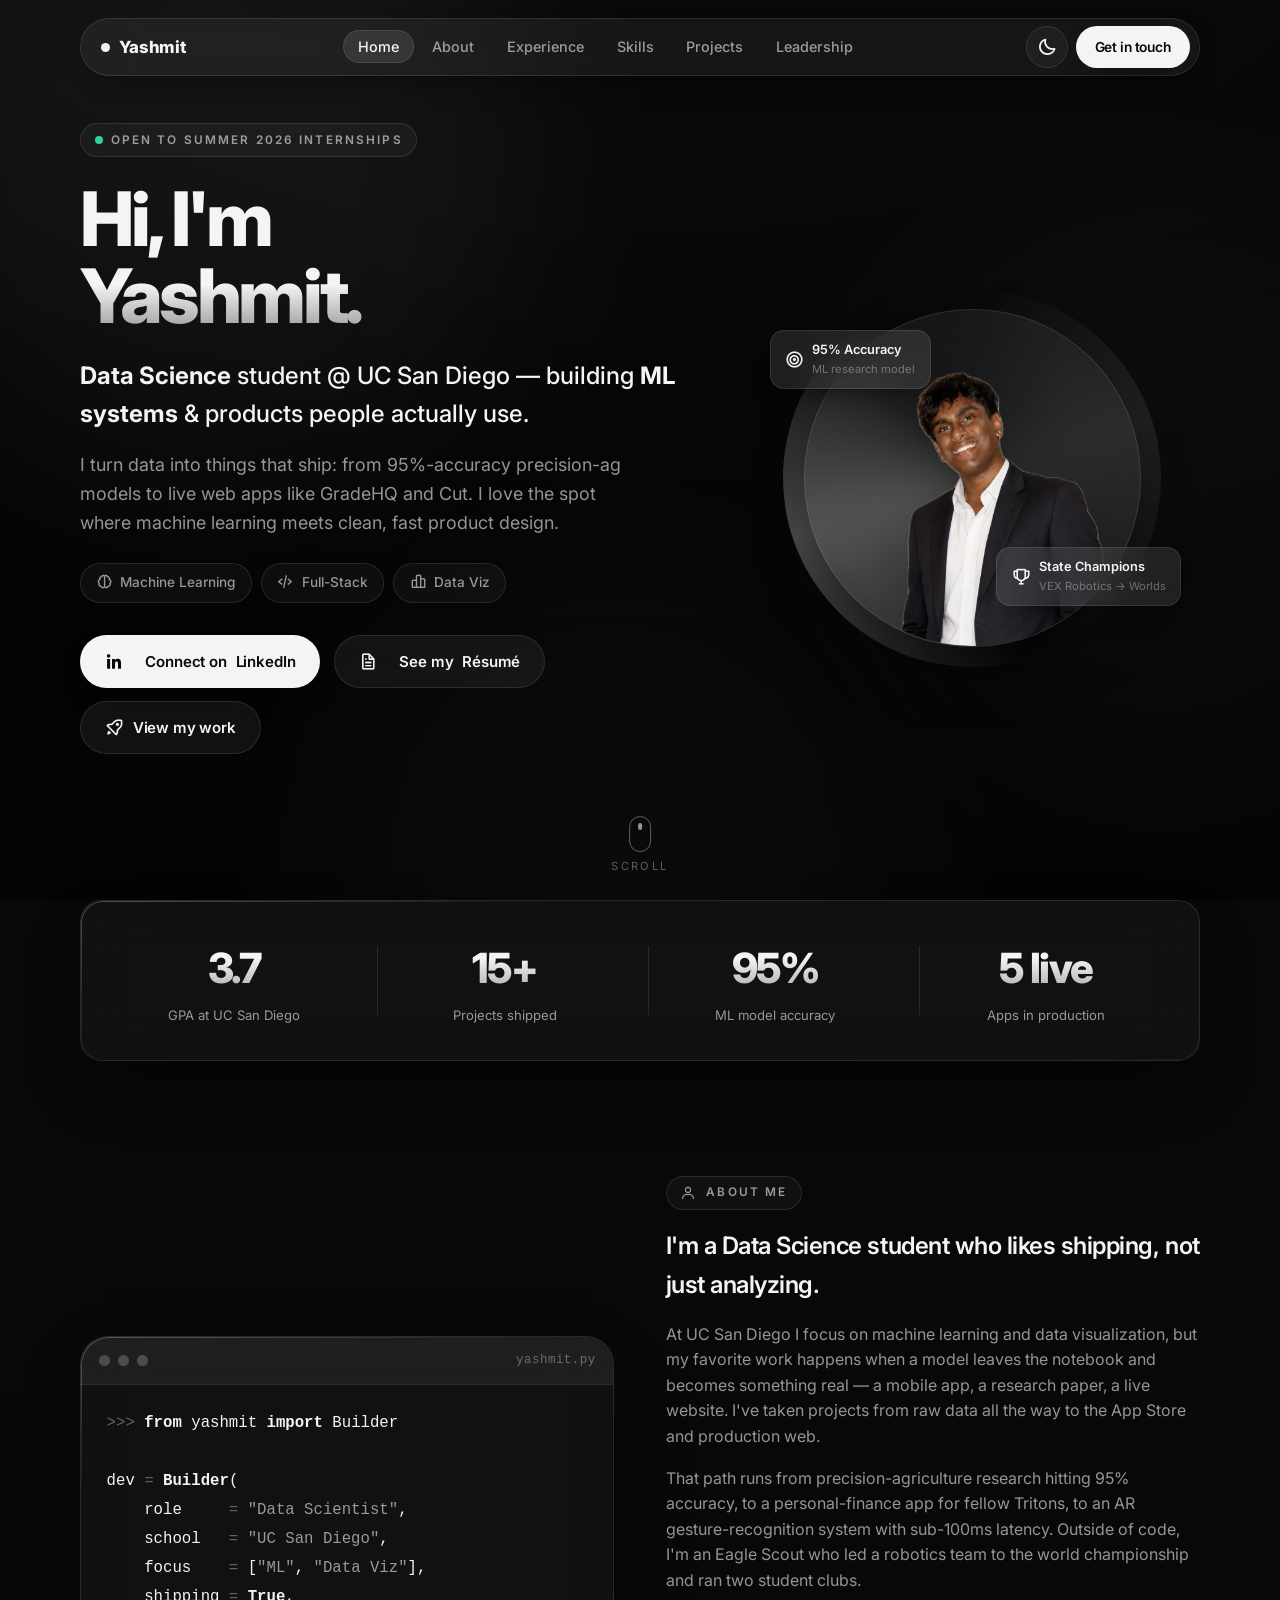
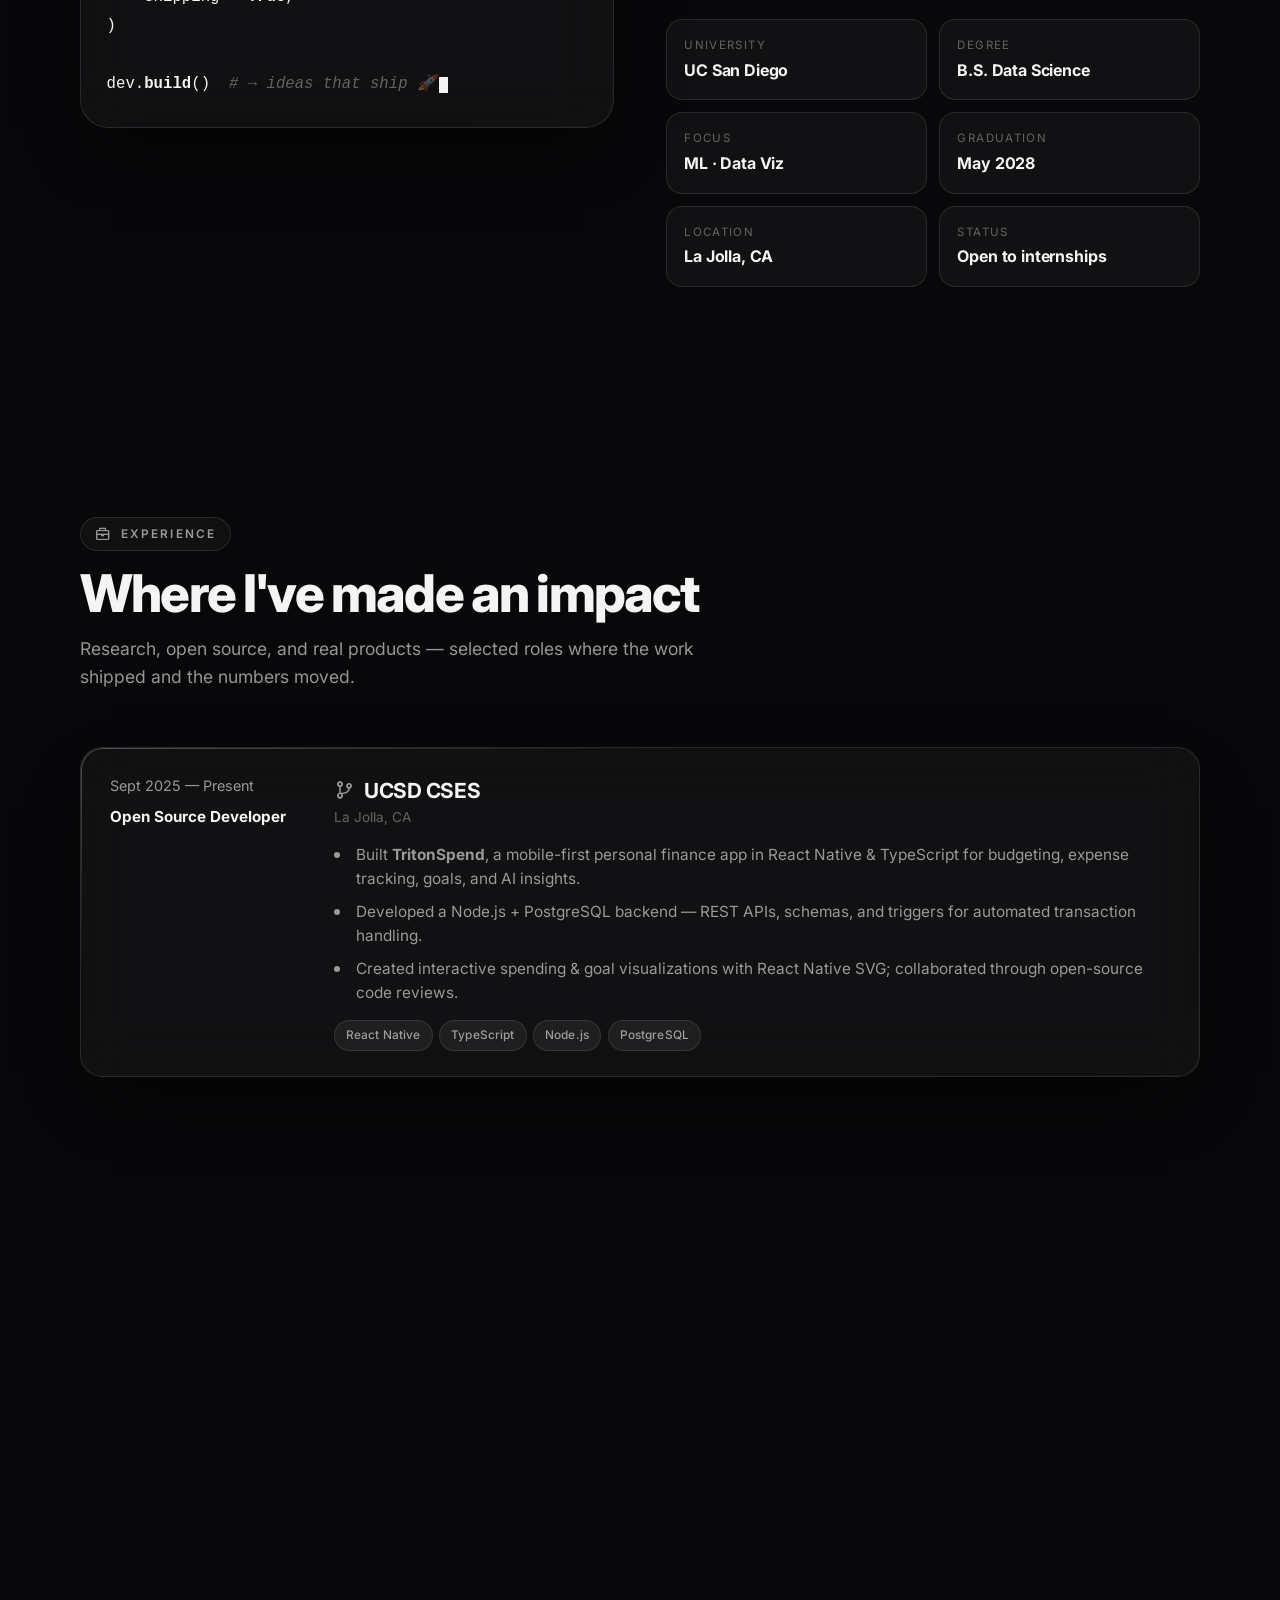
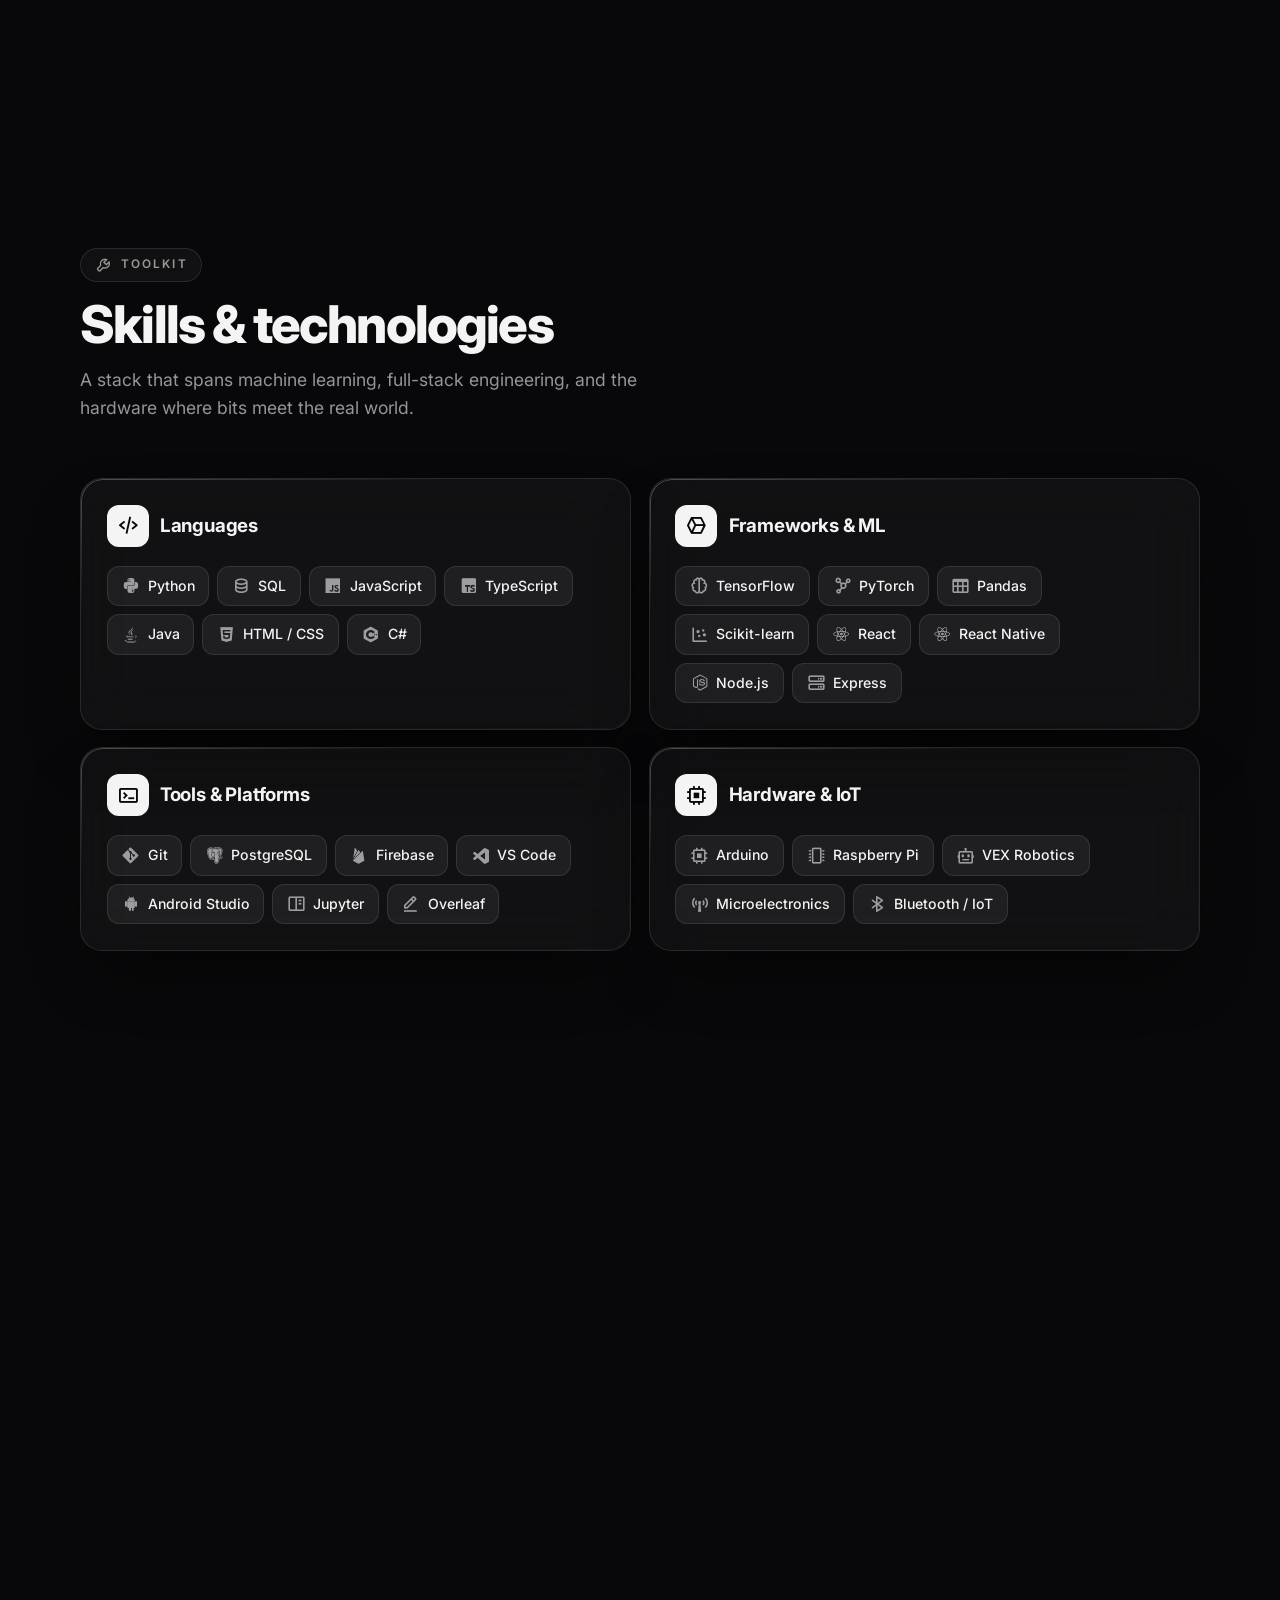
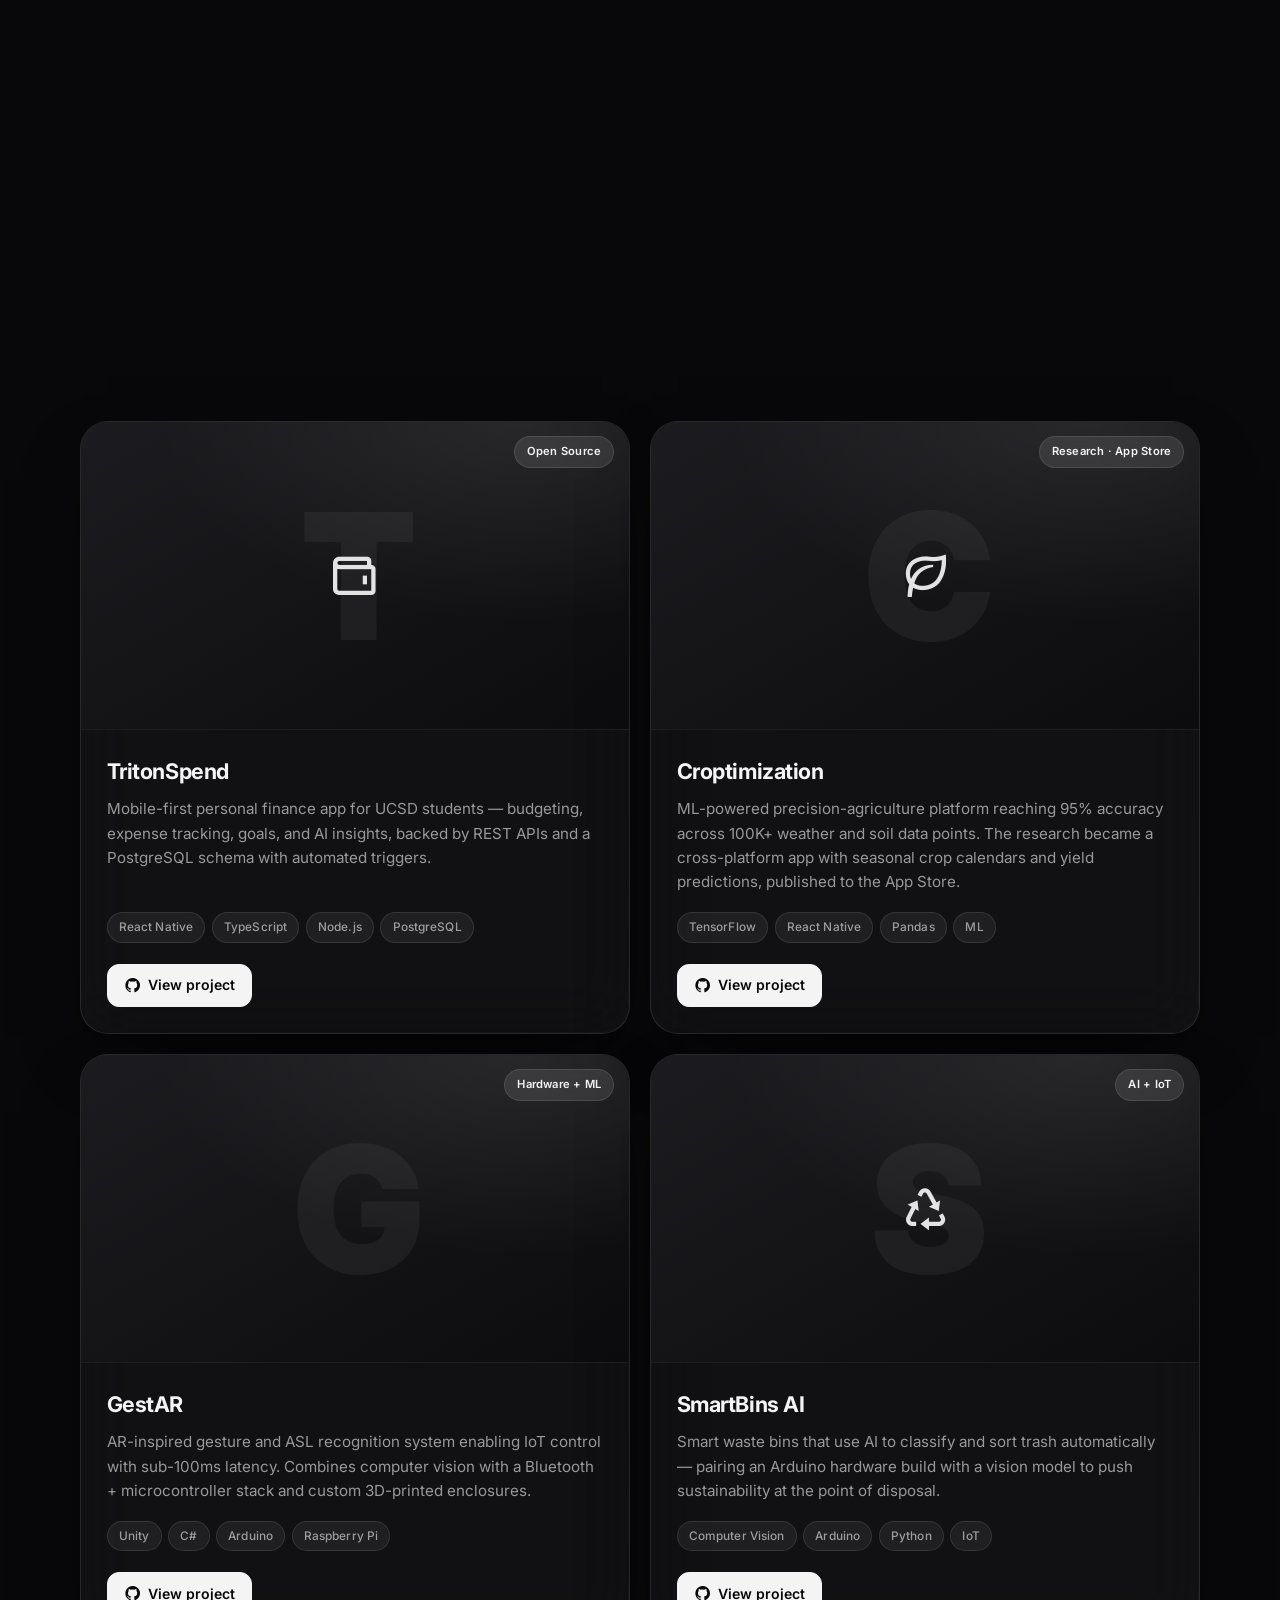
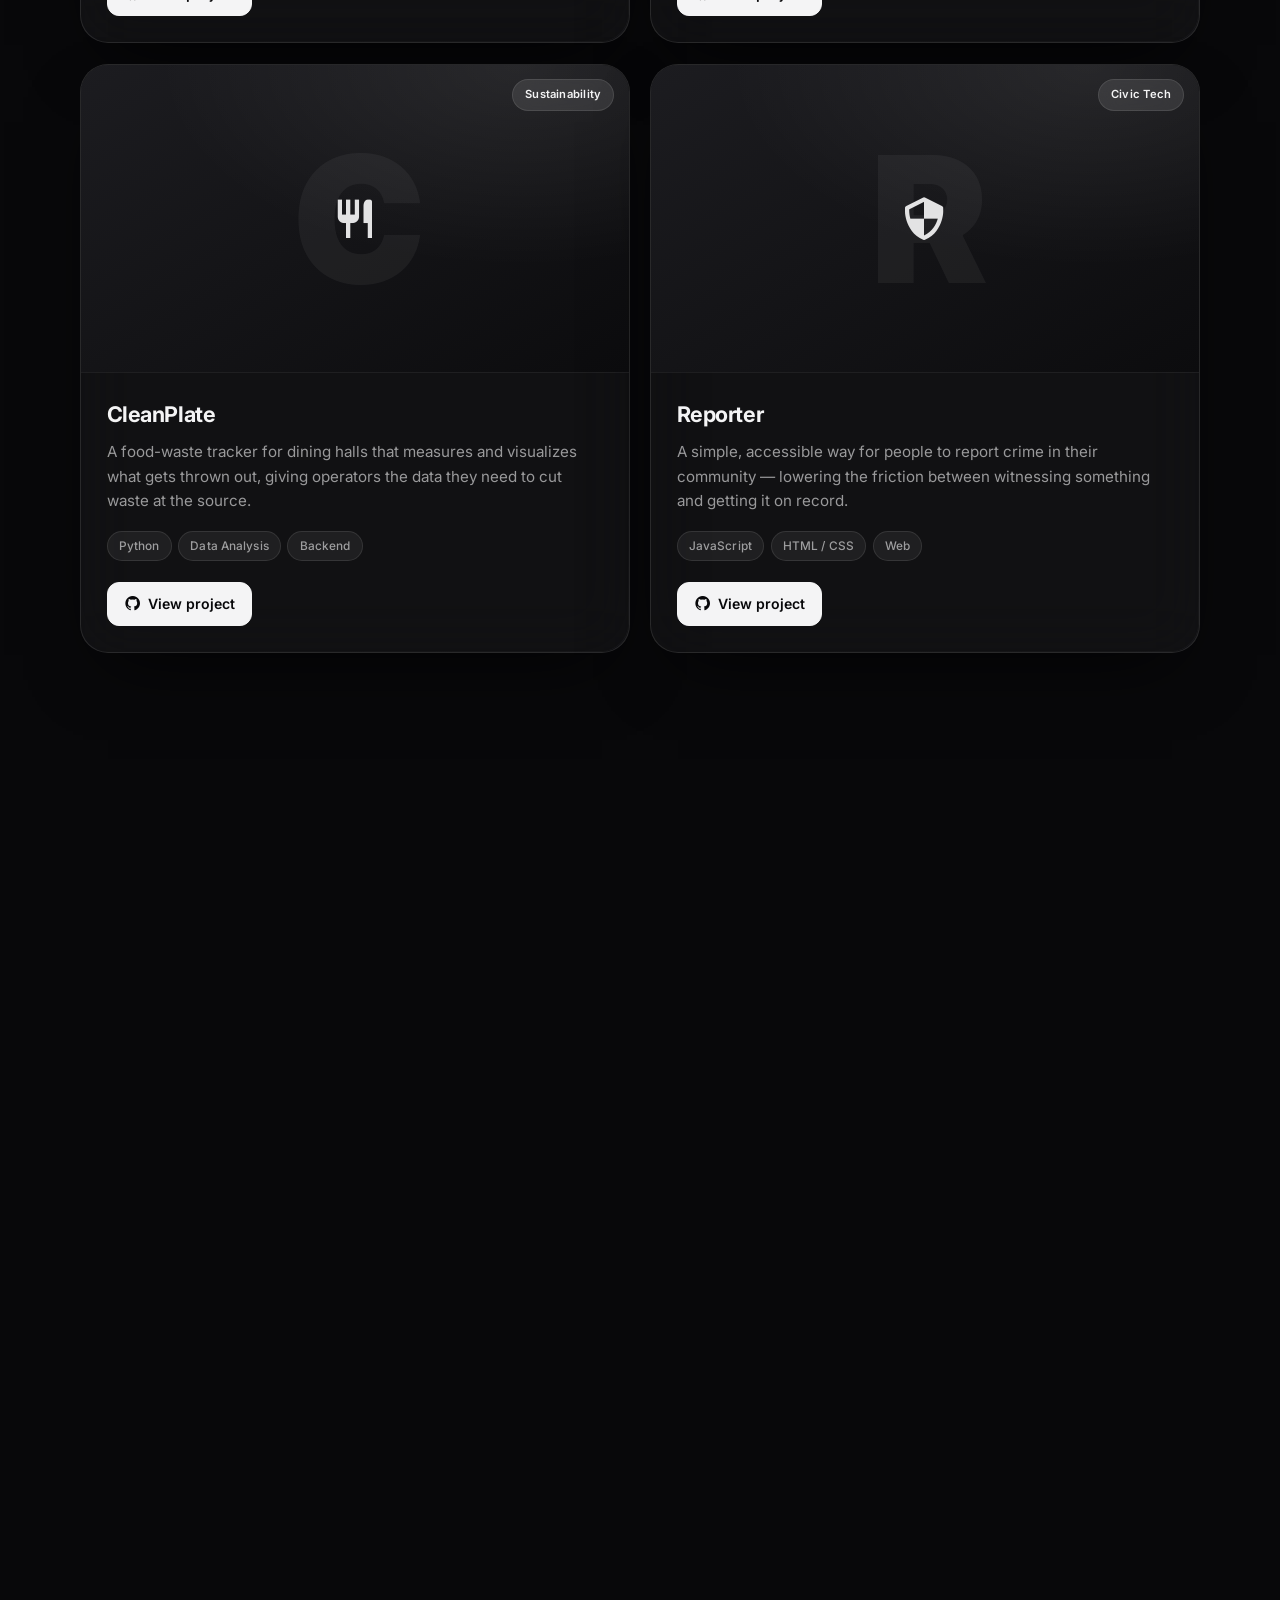
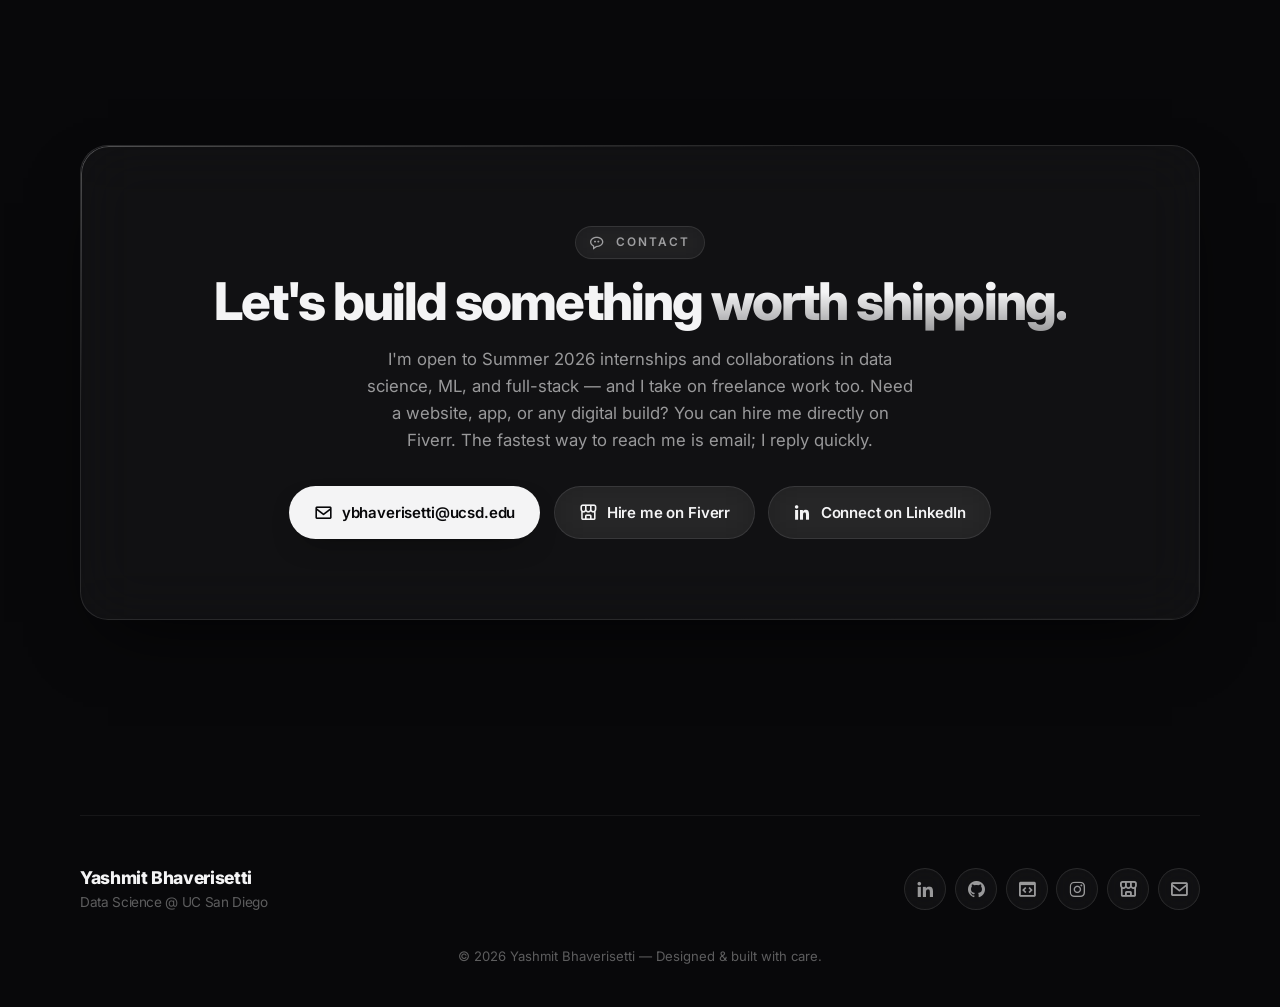
==== commit 281890a3: "Show 5 live apps; make gyroscope tilt effects far more visible" ====
--- a/index.html
+++ b/index.html
@@ -112,7 +112,7 @@
           <div class="hero__quick reveal" style="--d: 260ms" aria-label="Highlights">
             <div class="qf"><b>3.7</b><span>GPA</span></div>
             <div class="qf"><b>15+</b><span>Projects</span></div>
-            <div class="qf"><b>2</b><span>Live apps</span></div>
+            <div class="qf"><b>5</b><span>Live apps</span></div>
           </div>
 
           <div class="hero__actions reveal" style="--d: 320ms">
@@ -219,7 +219,7 @@
             <div class="stat__label">ML model accuracy</div>
           </div>
           <div class="stat">
-            <div class="stat__num grad-text" data-count="3" data-suffix=" live">3 live</div>
+            <div class="stat__num grad-text" data-count="5" data-suffix=" live">5 live</div>
             <div class="stat__label">Apps in production</div>
           </div>
         </div>
--- a/assets/css/styles.css
+++ b/assets/css/styles.css
@@ -1436,6 +1436,65 @@
     opacity: 1;
     transform: none;
   }
+}
+
+/* ===== DEVICE-TILT PARALLAX + LIQUID LIGHT (phones) =====
+   Driven by --tx / --ty (set by JS from the gyroscope, -1..1).
+   Everything here only applies once JS confirms live motion (.tilt-on). */
+:root {
+  --tx: 0;
+  --ty: 0;
+}
+/* 1 — aurora parallaxes behind everything (deep layer, big move) */
+.tilt-on .bg-orbs {
+  transform: translate3d(
+    calc(var(--tx) * 55px),
+    calc(var(--ty) * 55px),
+    0
+  );
+  transition: transform 0.05s linear;
+}
+/* 2 — hero copy drifts the other way (foreground depth) */
+.tilt-on .hero__copy {
+  transform: translate3d(calc(var(--tx) * -14px), calc(var(--ty) * -14px), 0);
+}
+/* 3 — the portrait itself catches a bright specular glare that sweeps with tilt.
+   This is the focal point on load, so the effect is unmistakable. */
+.tilt-on .portrait__glass::after {
+  content: "";
+  position: absolute;
+  inset: 0;
+  border-radius: 50%;
+  pointer-events: none;
+  z-index: 2;
+  mix-blend-mode: screen;
+  background: radial-gradient(
+    60% 60% at calc(50% + var(--tx) * 55%) calc(38% + var(--ty) * 55%),
+    rgba(255, 255, 255, 0.55),
+    rgba(255, 255, 255, 0.12) 35%,
+    transparent 62%
+  );
+}
+/* 4 — liquid-glass light slides across every glass tile as you tilt */
+.tilt-on .qf,
+.tilt-on .term,
+.tilt-on .skillcat,
+.tilt-on .lead {
+  background-image: radial-gradient(
+    70% 70% at calc(50% + var(--tx) * 70%) calc(32% + var(--ty) * 70%),
+    rgba(255, 255, 255, 0.32),
+    rgba(255, 255, 255, 0.08) 40%,
+    transparent 66%
+  );
+}
+/* 5 — project cards glint toward the light as you tilt */
+.tilt-on .card::after {
+  opacity: 1;
+  background: radial-gradient(
+    260px circle at calc(50% + var(--tx) * 55%) calc(45% + var(--ty) * 55%),
+    var(--glare),
+    transparent 60%
+  );
 }
 
 /* ===== RESPONSIVE ===== */
@@ -1559,9 +1618,14 @@
 
   /* cleaner, scannable hero on phones — key info visible on load */
   .hero {
-    padding-top: calc(var(--nav-h) + 0.25rem);
-    padding-bottom: 1.5rem;
-    gap: 1rem;
+    min-height: auto;
+    padding-top: calc(var(--nav-h) + 1rem);
+    padding-bottom: 2rem;
+    gap: 0.9rem;
+  }
+  /* push the profile circle down, clear of the nav */
+  .hero__media {
+    margin-top: 9%;
   }
   .portrait {
     width: min(46%, 185px);
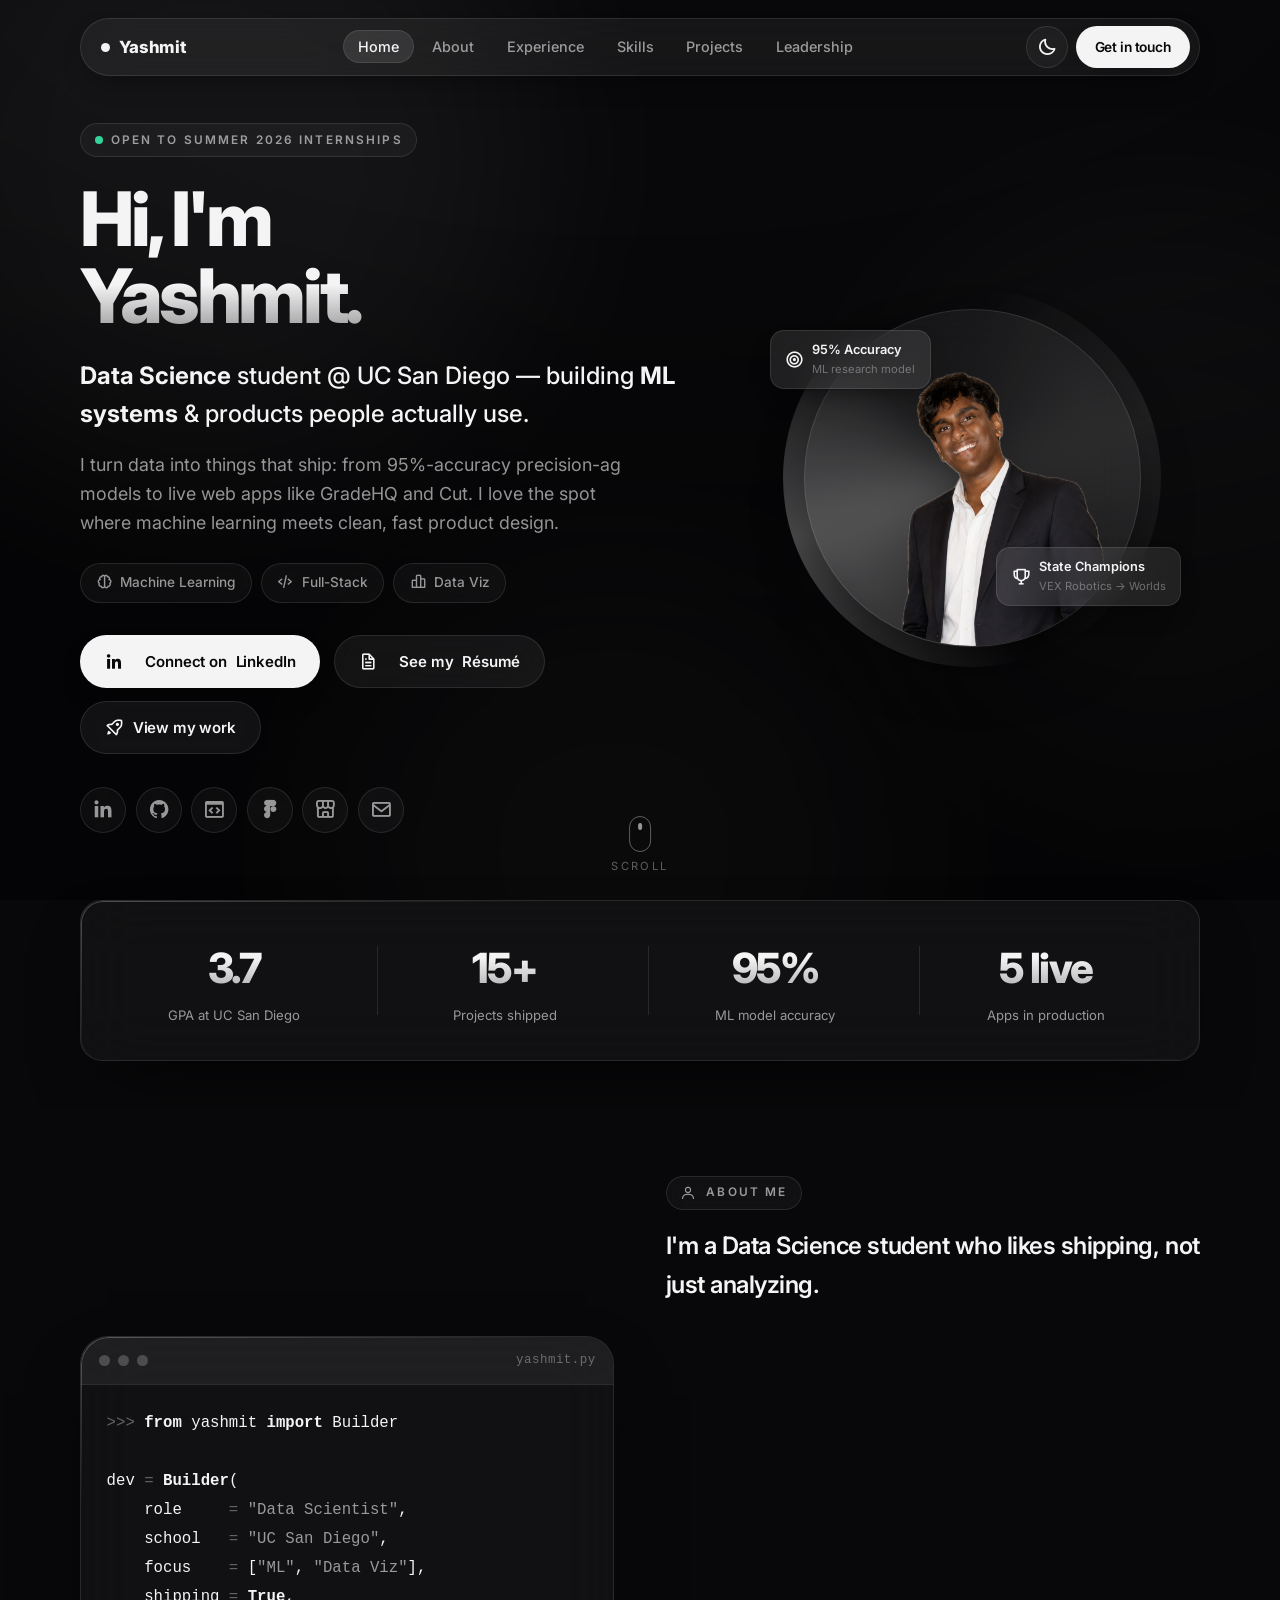
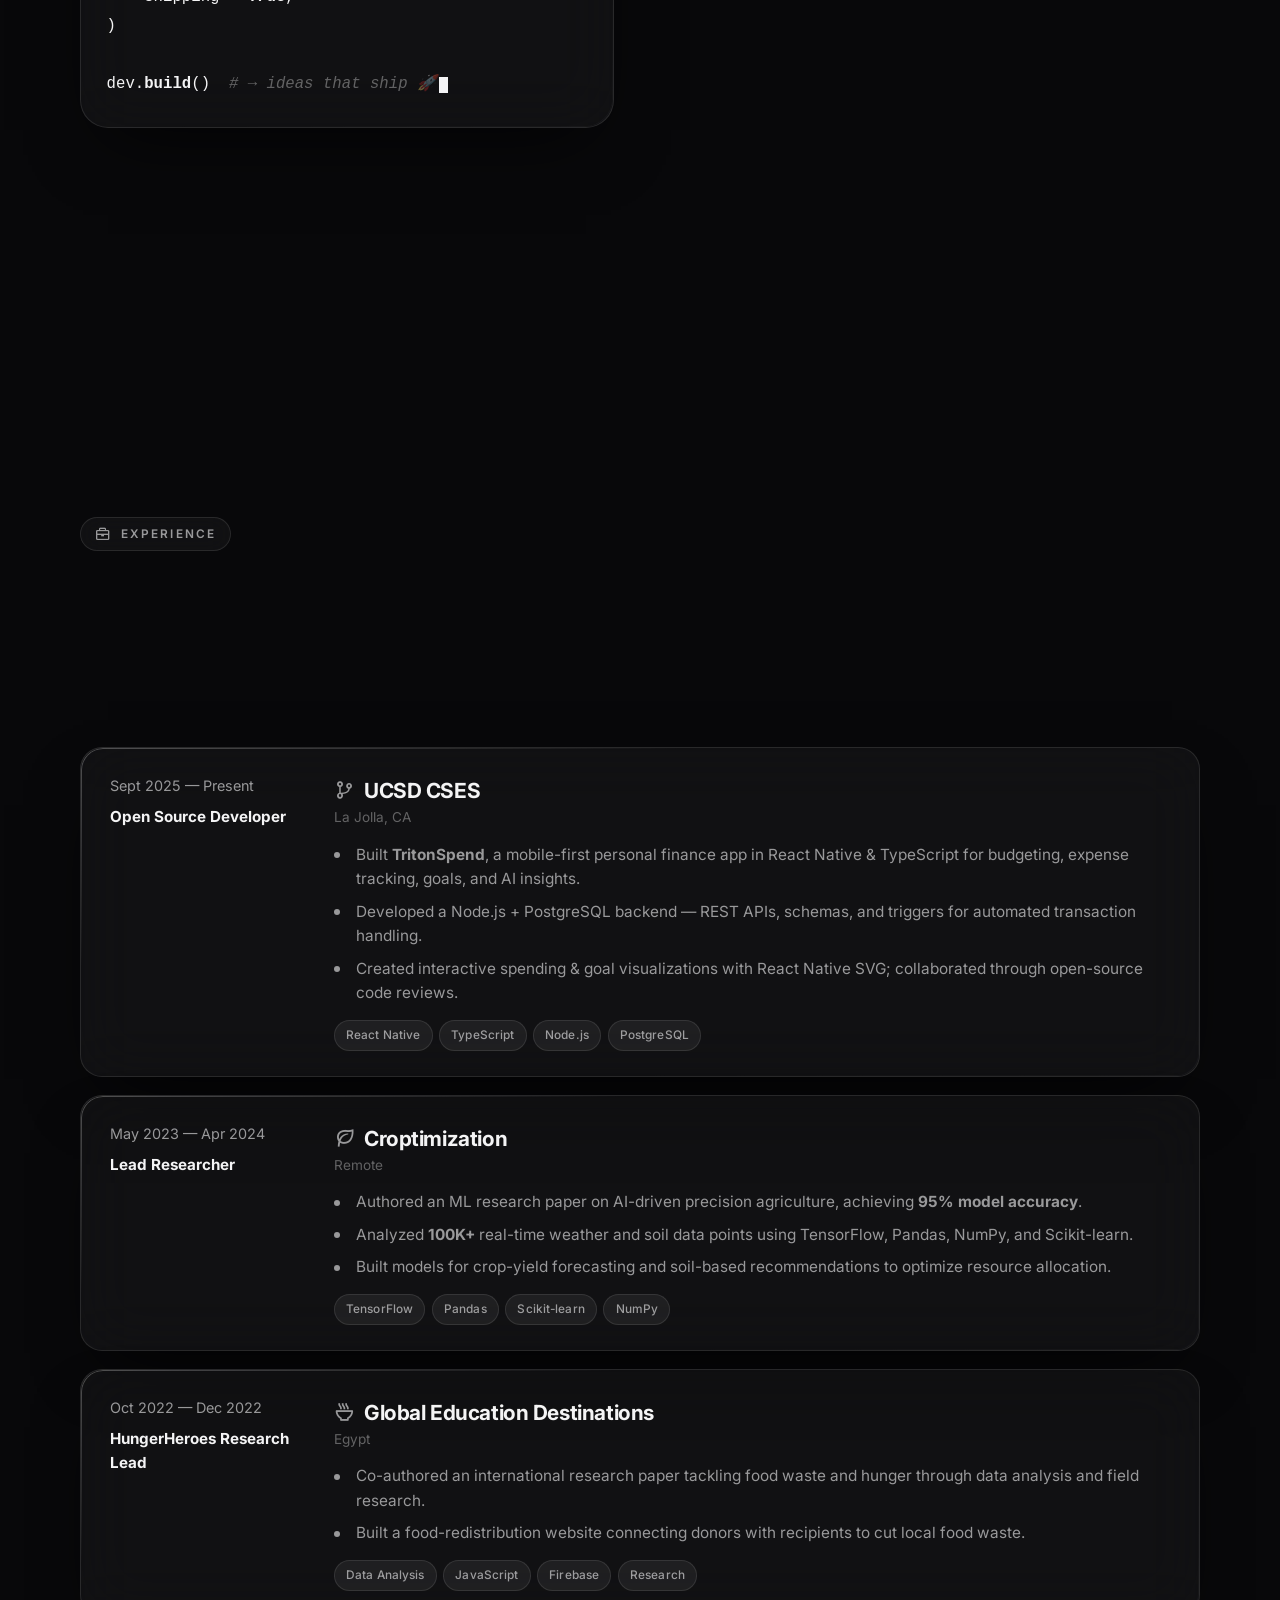
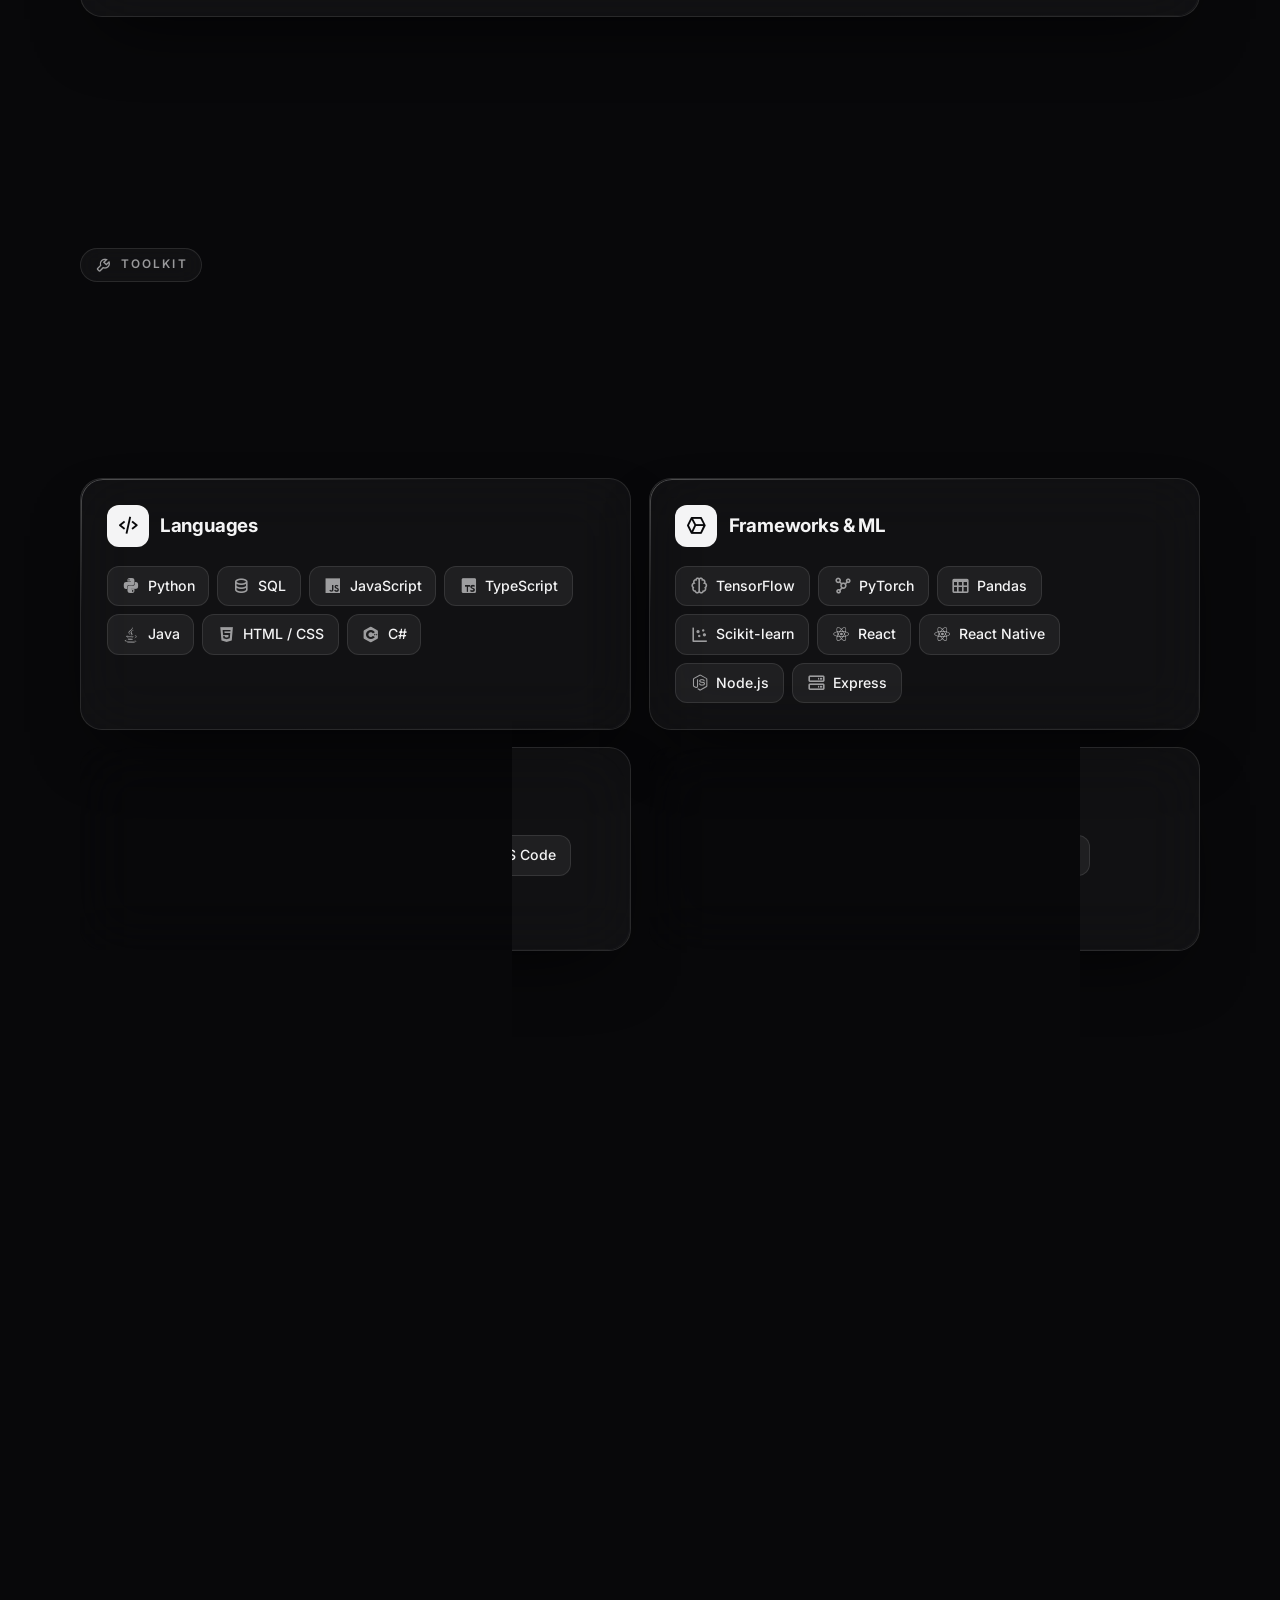
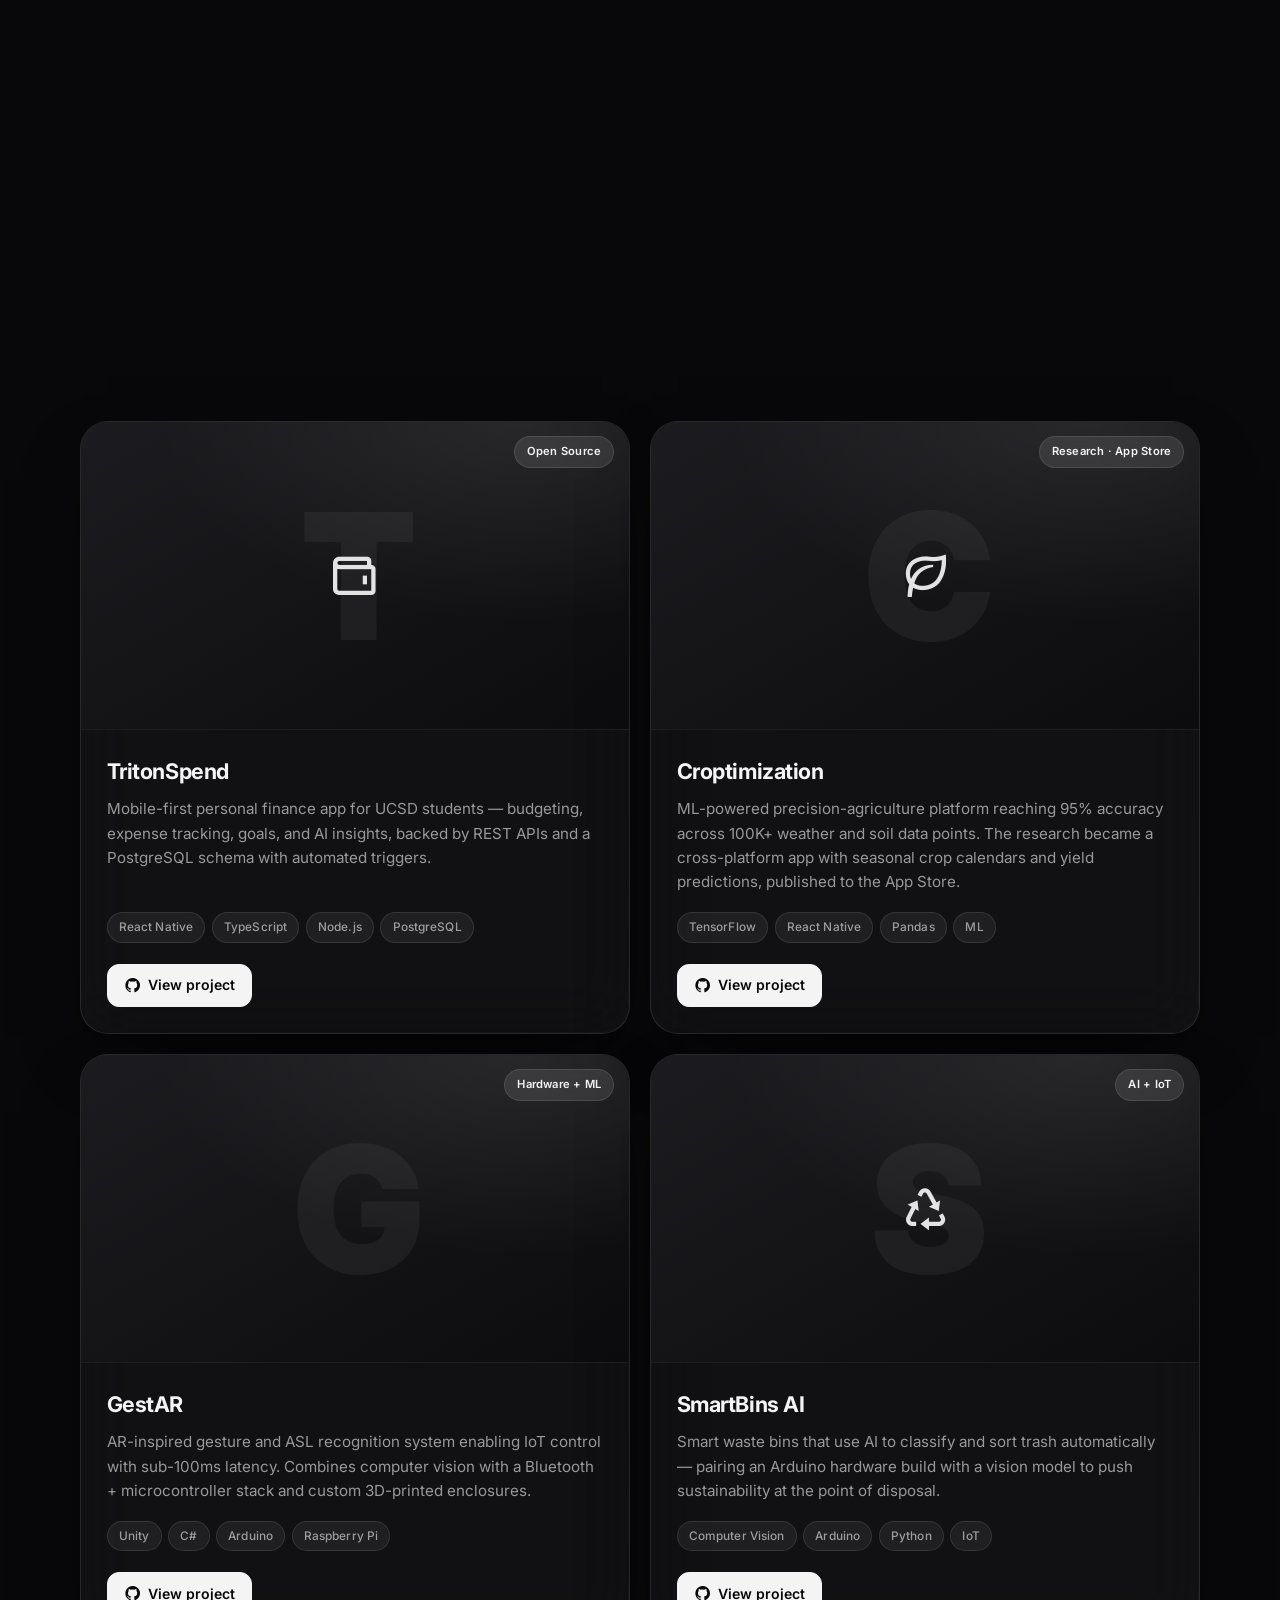
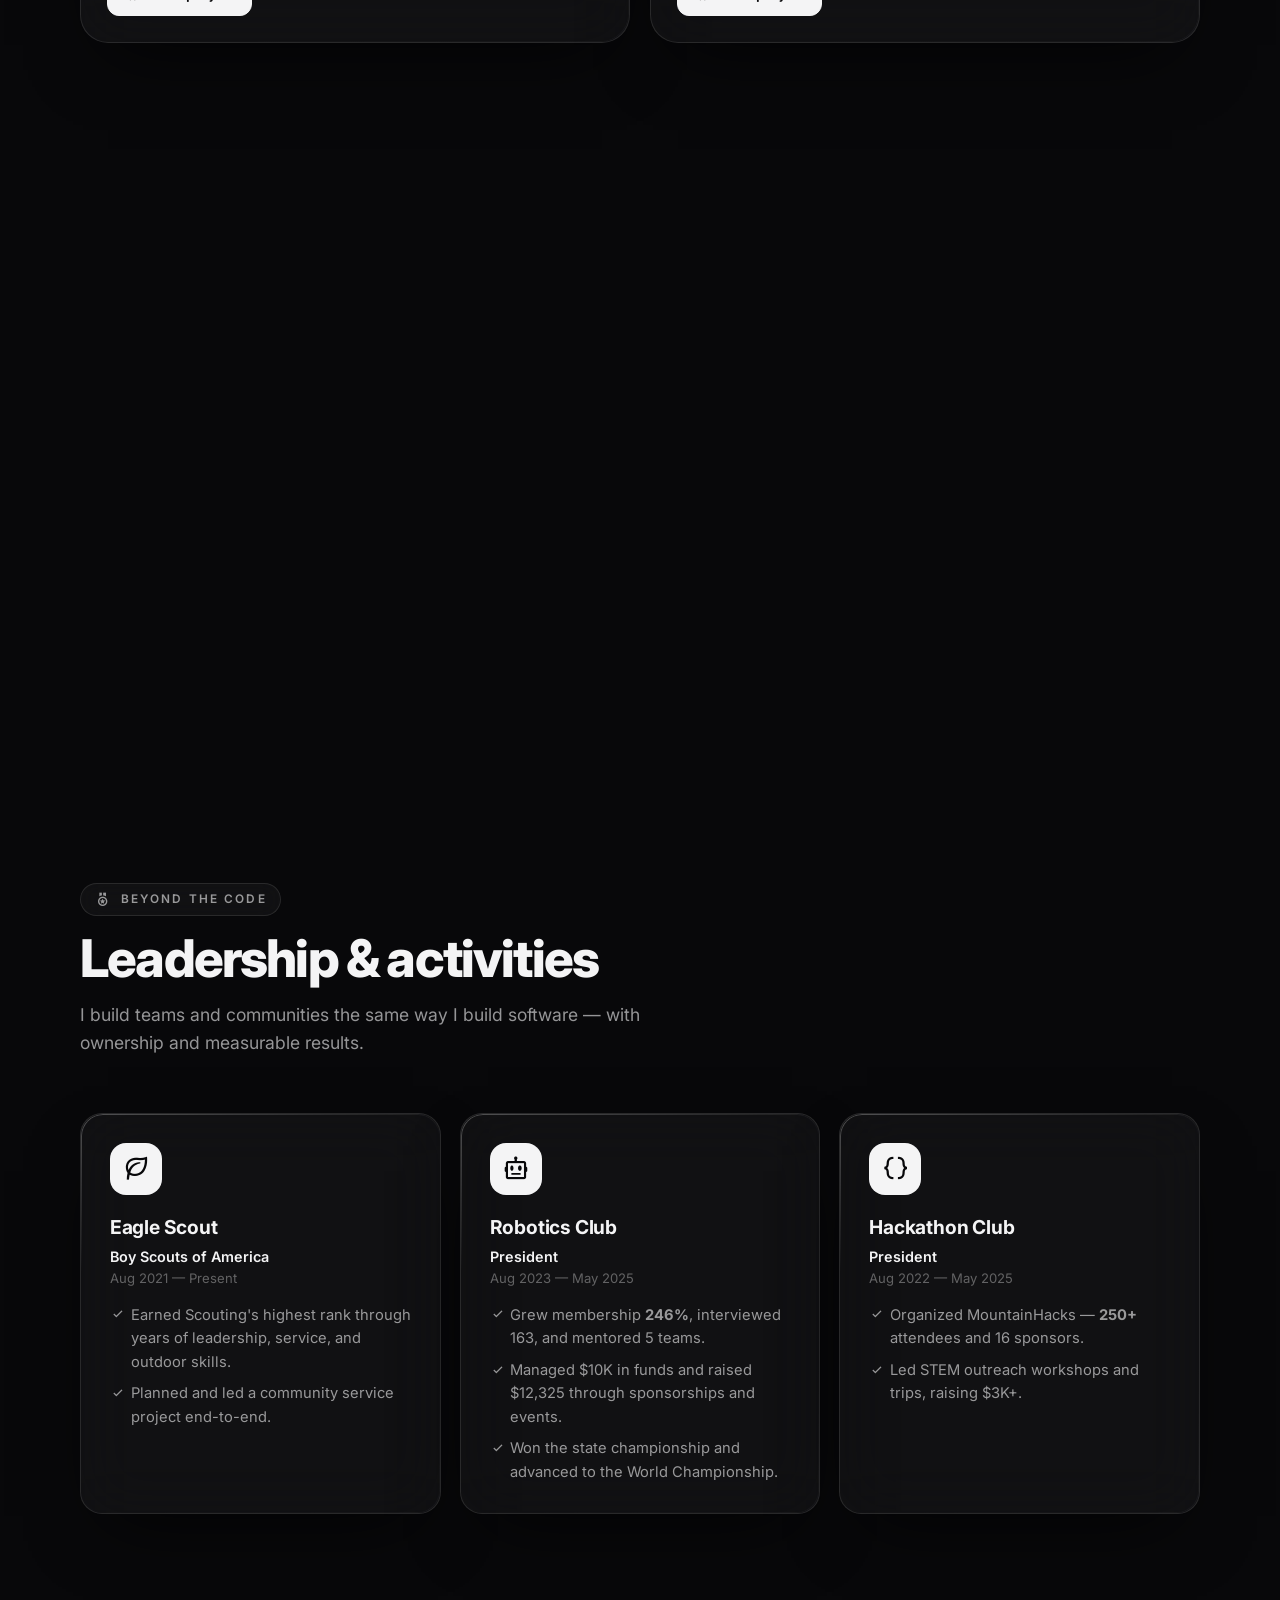
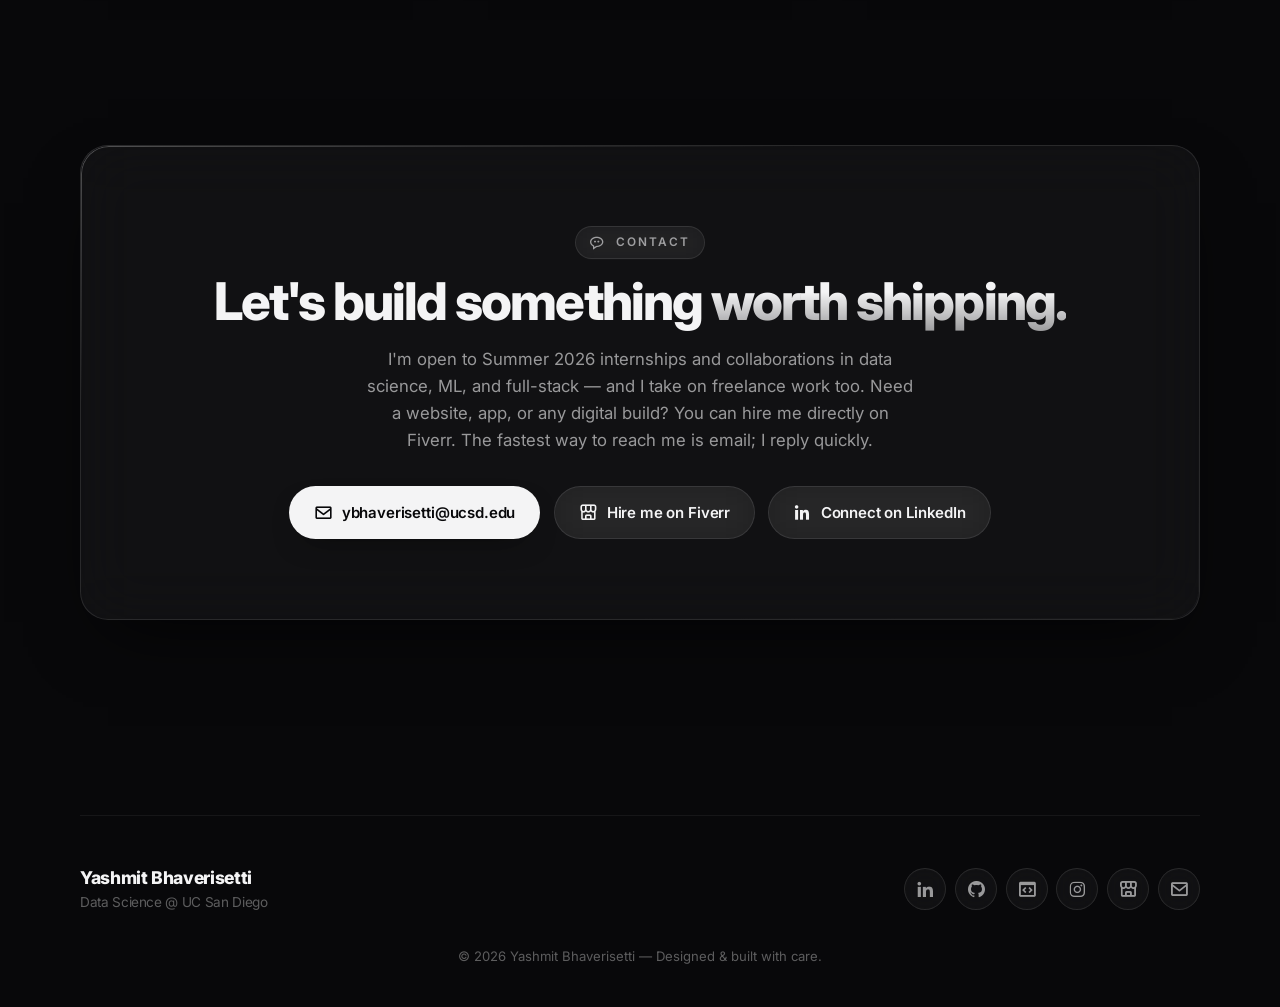
==== commit 1e71e24c: "Version-stamp CSS/JS to bust browser cache" ====
--- a/index.html
+++ b/index.html
@@ -27,7 +27,7 @@
 
     <link rel="preconnect" href="https://fonts.googleapis.com" />
     <link rel="preconnect" href="https://fonts.gstatic.com" crossorigin />
-    <link rel="stylesheet" href="assets/css/styles.css" />
+    <link rel="stylesheet" href="assets/css/styles.css?v=20260702" />
 
     <!-- Box Icons -->
     <link
@@ -966,6 +966,6 @@
       </p>
     </footer>
 
-    <script src="assets/js/main.js"></script>
+    <script src="assets/js/main.js?v=20260702"></script>
   </body>
 </html>
--- a/assets/css/styles.css
+++ b/assets/css/styles.css
@@ -1438,64 +1438,66 @@
   }
 }
 
-/* ===== DEVICE-TILT PARALLAX + LIQUID LIGHT (phones) =====
-   Driven by --tx / --ty (set by JS from the gyroscope, -1..1).
-   Everything here only applies once JS confirms live motion (.tilt-on). */
+/* ===== DEVICE-TILT PARALLAX + LIQUID LIGHT (phones) — DISABLED =====
+   Felt awkward; turned off for now (JS no longer adds .tilt-on, so this is
+   already inert). Kept commented out so we can refine and re-enable later.
+   Driven by --tx / --ty (set by JS from the gyroscope, -1..1). */
 :root {
   --tx: 0;
   --ty: 0;
 }
-/* 1 — aurora parallaxes behind everything (deep layer, big move) */
-.tilt-on .bg-orbs {
-  transform: translate3d(
-    calc(var(--tx) * 55px),
-    calc(var(--ty) * 55px),
-    0
-  );
-  transition: transform 0.05s linear;
-}
-/* 2 — hero copy drifts the other way (foreground depth) */
-.tilt-on .hero__copy {
-  transform: translate3d(calc(var(--tx) * -14px), calc(var(--ty) * -14px), 0);
-}
-/* 3 — the portrait itself catches a bright specular glare that sweeps with tilt.
-   This is the focal point on load, so the effect is unmistakable. */
-.tilt-on .portrait__glass::after {
-  content: "";
-  position: absolute;
-  inset: 0;
-  border-radius: 50%;
-  pointer-events: none;
-  z-index: 2;
-  mix-blend-mode: screen;
-  background: radial-gradient(
-    60% 60% at calc(50% + var(--tx) * 55%) calc(38% + var(--ty) * 55%),
-    rgba(255, 255, 255, 0.55),
-    rgba(255, 255, 255, 0.12) 35%,
-    transparent 62%
-  );
-}
-/* 4 — liquid-glass light slides across every glass tile as you tilt */
-.tilt-on .qf,
-.tilt-on .term,
-.tilt-on .skillcat,
-.tilt-on .lead {
-  background-image: radial-gradient(
-    70% 70% at calc(50% + var(--tx) * 70%) calc(32% + var(--ty) * 70%),
-    rgba(255, 255, 255, 0.32),
-    rgba(255, 255, 255, 0.08) 40%,
-    transparent 66%
-  );
-}
-/* 5 — project cards glint toward the light as you tilt */
-.tilt-on .card::after {
-  opacity: 1;
-  background: radial-gradient(
-    260px circle at calc(50% + var(--tx) * 55%) calc(45% + var(--ty) * 55%),
-    var(--glare),
-    transparent 60%
-  );
-}
+/* --- effects disabled; uncomment to restore ---
+   1 — aurora parallaxes behind everything (deep layer, big move)
+   .tilt-on .bg-orbs {
+     transform: translate3d(
+       calc(var(--tx) * 55px),
+       calc(var(--ty) * 55px),
+       0
+     );
+     transition: transform 0.05s linear;
+   }
+   2 — hero copy drifts the other way (foreground depth)
+   .tilt-on .hero__copy {
+     transform: translate3d(calc(var(--tx) * -14px), calc(var(--ty) * -14px), 0);
+   }
+   3 — the portrait itself catches a bright specular glare that sweeps with tilt.
+   .tilt-on .portrait__glass::after {
+     content: "";
+     position: absolute;
+     inset: 0;
+     border-radius: 50%;
+     pointer-events: none;
+     z-index: 2;
+     mix-blend-mode: screen;
+     background: radial-gradient(
+       60% 60% at calc(50% + var(--tx) * 55%) calc(38% + var(--ty) * 55%),
+       rgba(255, 255, 255, 0.55),
+       rgba(255, 255, 255, 0.12) 35%,
+       transparent 62%
+     );
+   }
+   4 — liquid-glass light slides across every glass tile as you tilt
+   .tilt-on .qf,
+   .tilt-on .term,
+   .tilt-on .skillcat,
+   .tilt-on .lead {
+     background-image: radial-gradient(
+       70% 70% at calc(50% + var(--tx) * 70%) calc(32% + var(--ty) * 70%),
+       rgba(255, 255, 255, 0.32),
+       rgba(255, 255, 255, 0.08) 40%,
+       transparent 66%
+     );
+   }
+   5 — project cards glint toward the light as you tilt
+   .tilt-on .card::after {
+     opacity: 1;
+     background: radial-gradient(
+       260px circle at calc(50% + var(--tx) * 55%) calc(45% + var(--ty) * 55%),
+       var(--glare),
+       transparent 60%
+     );
+   }
+*/
 
 /* ===== RESPONSIVE ===== */
 @media (max-width: 940px) {
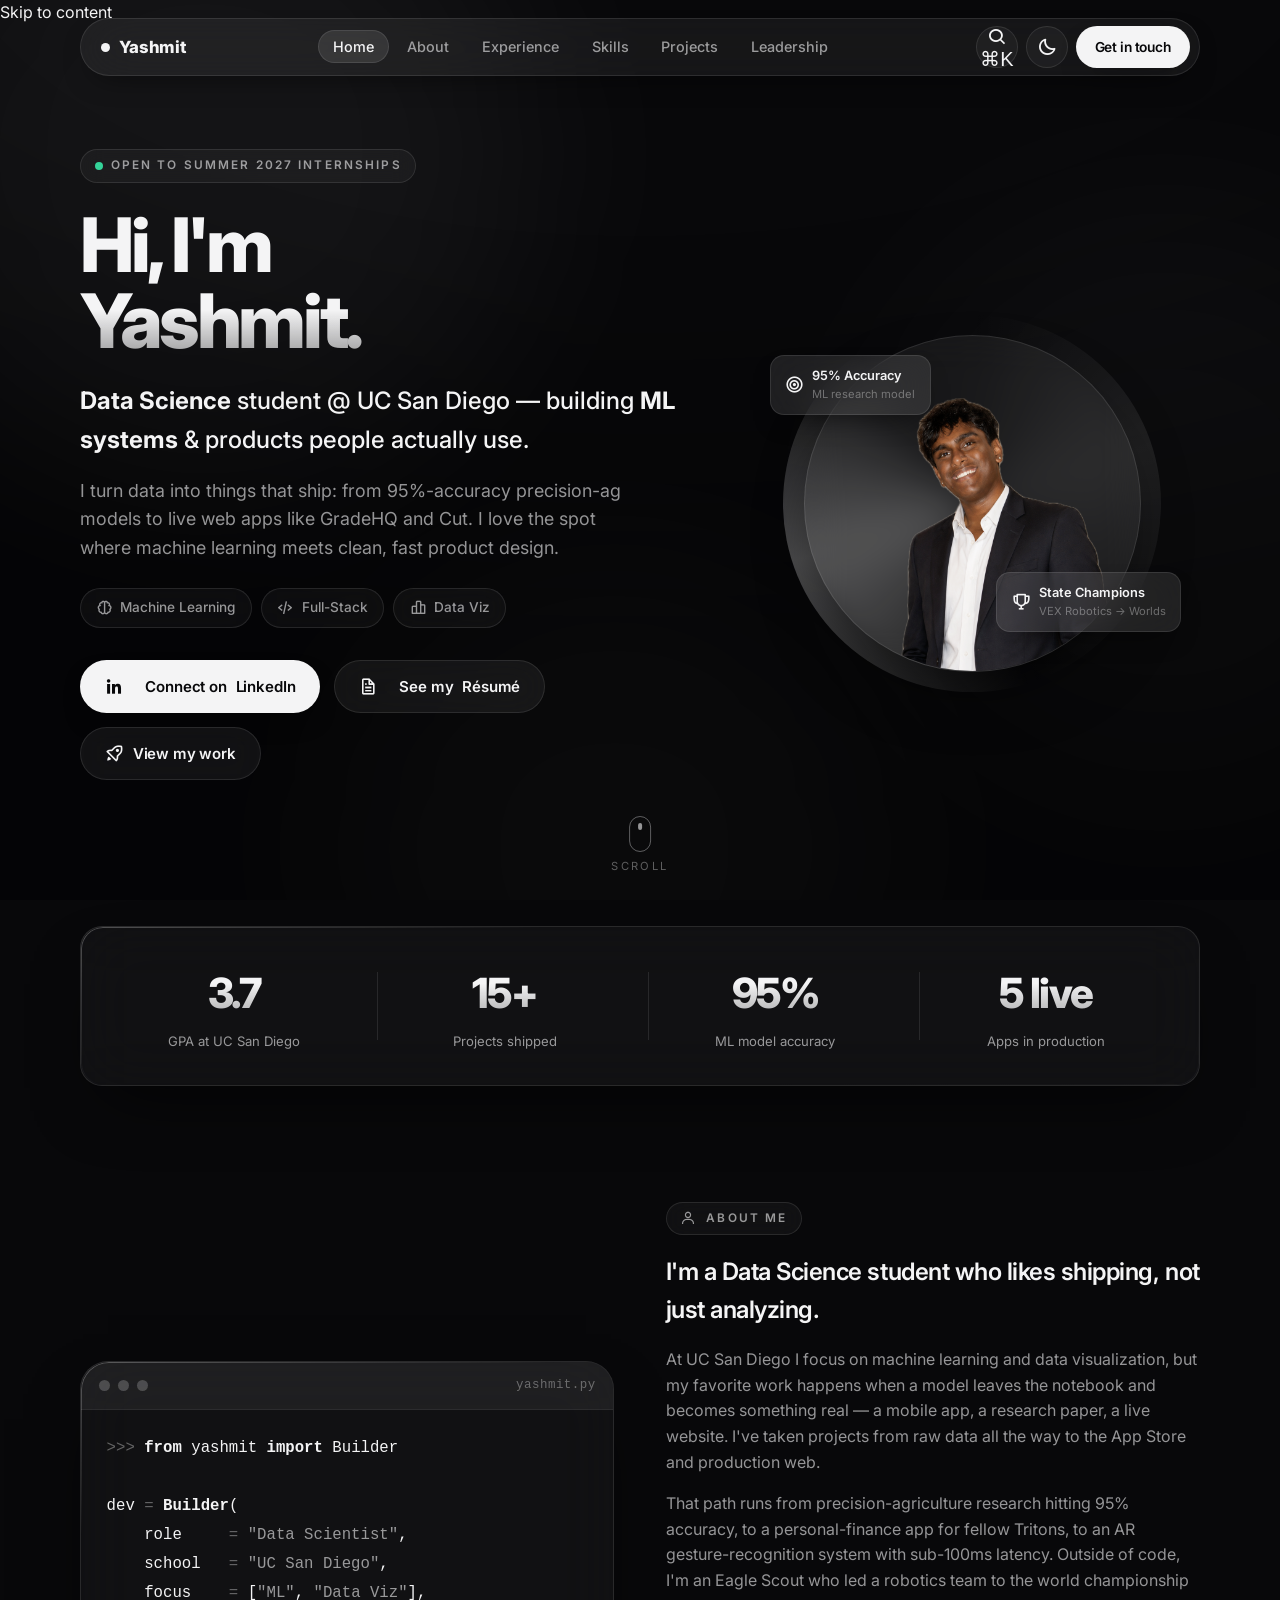
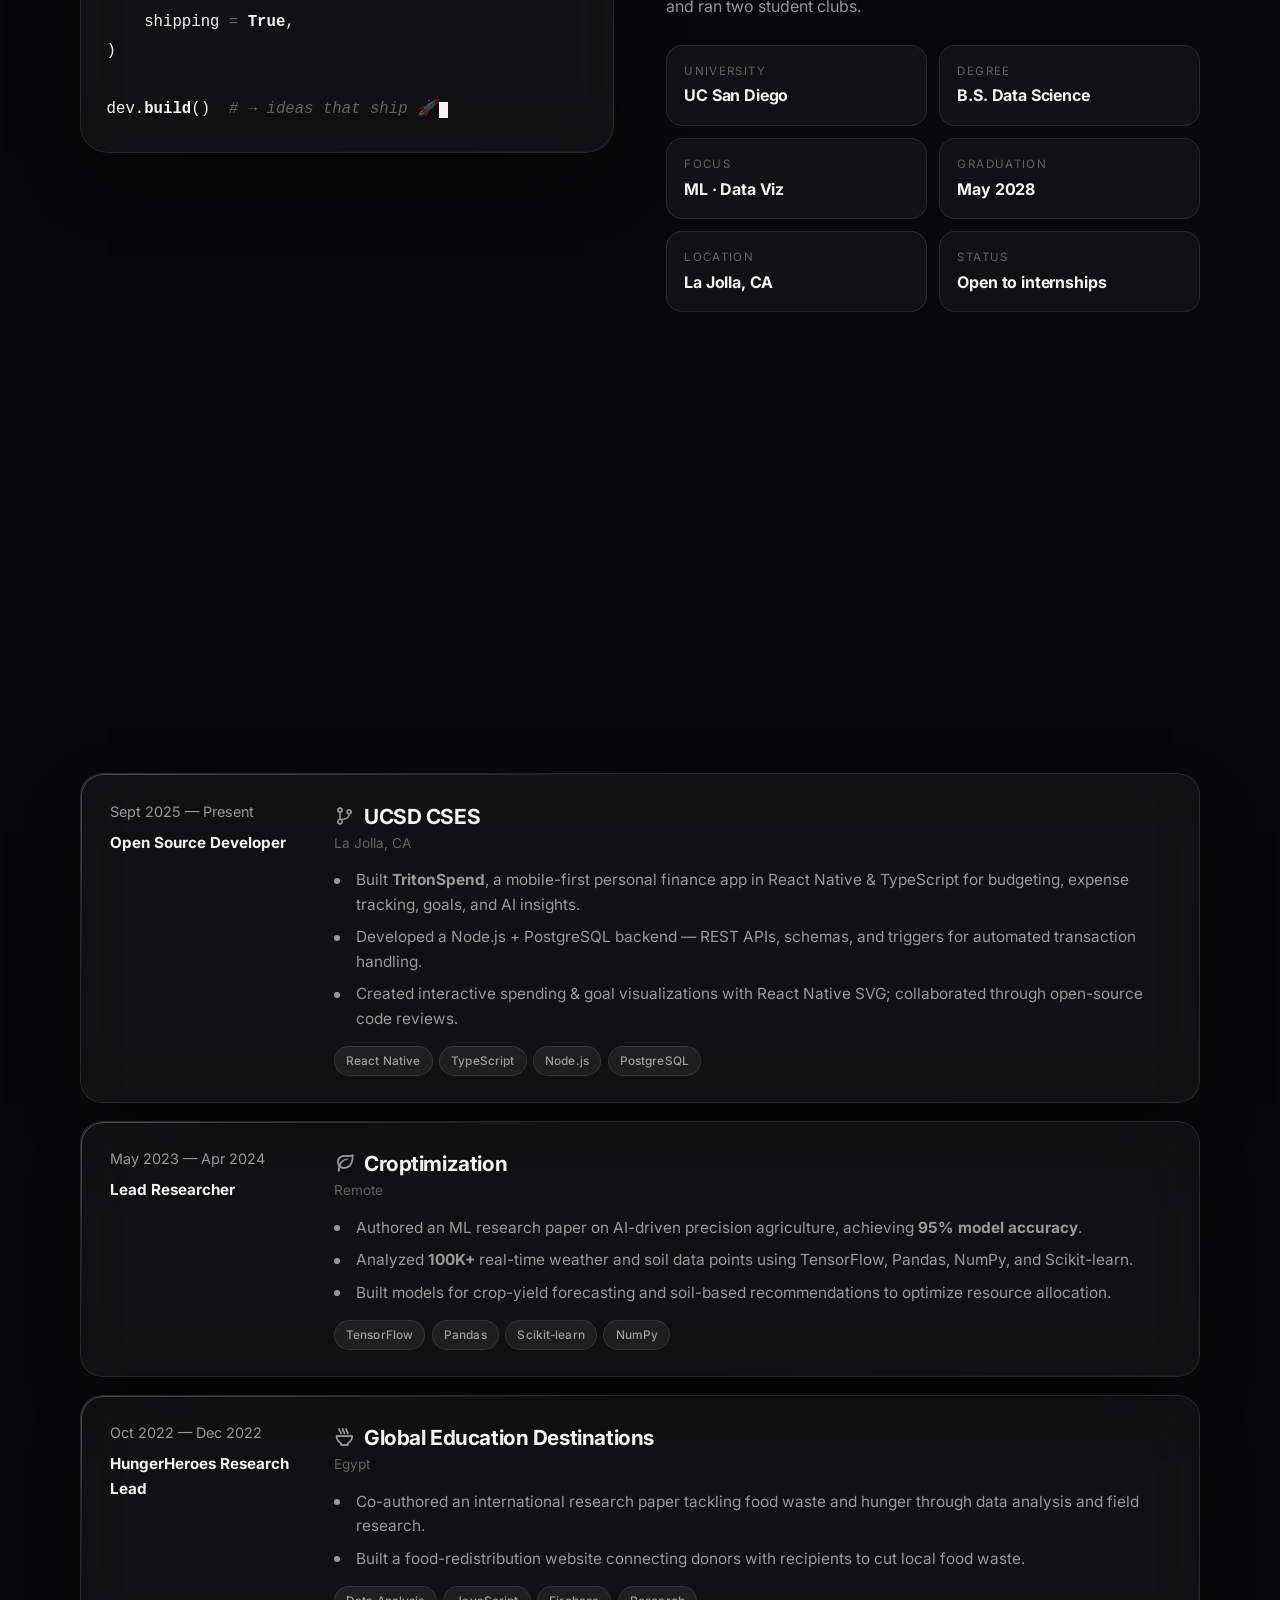
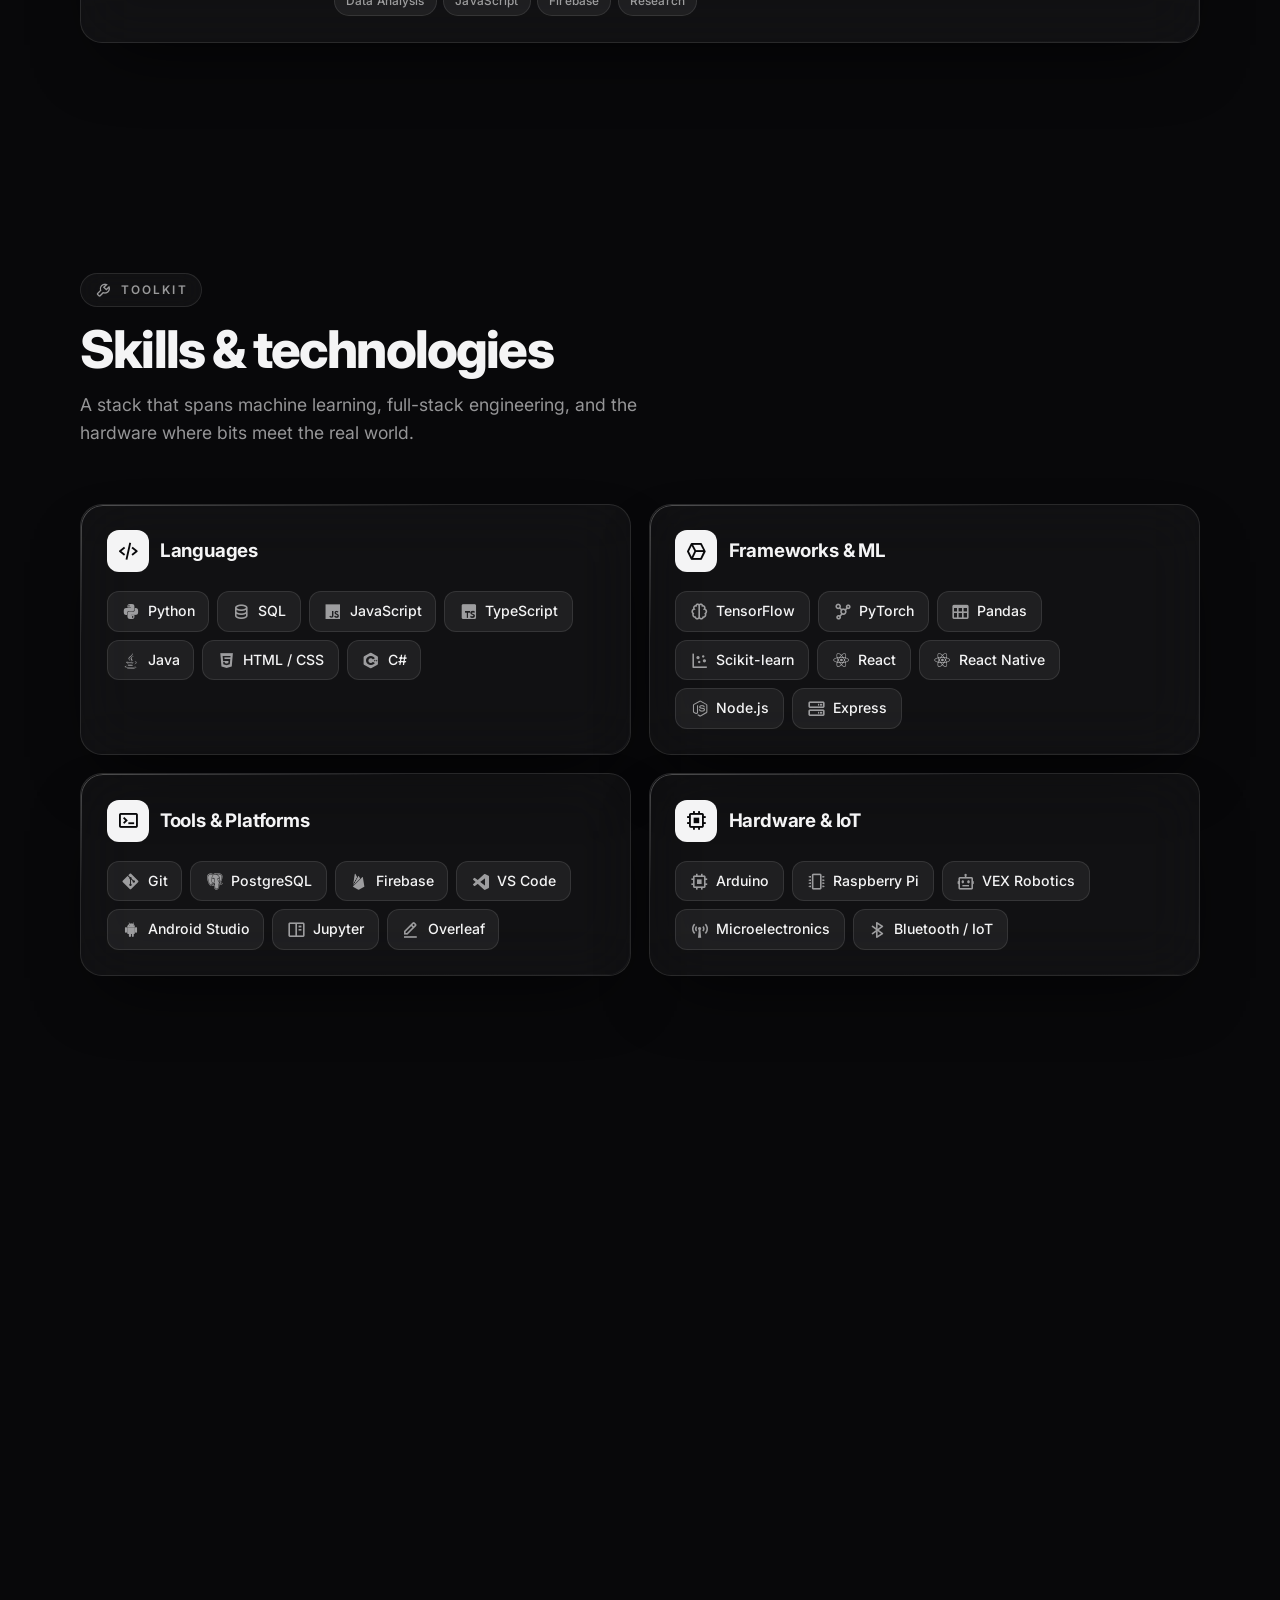
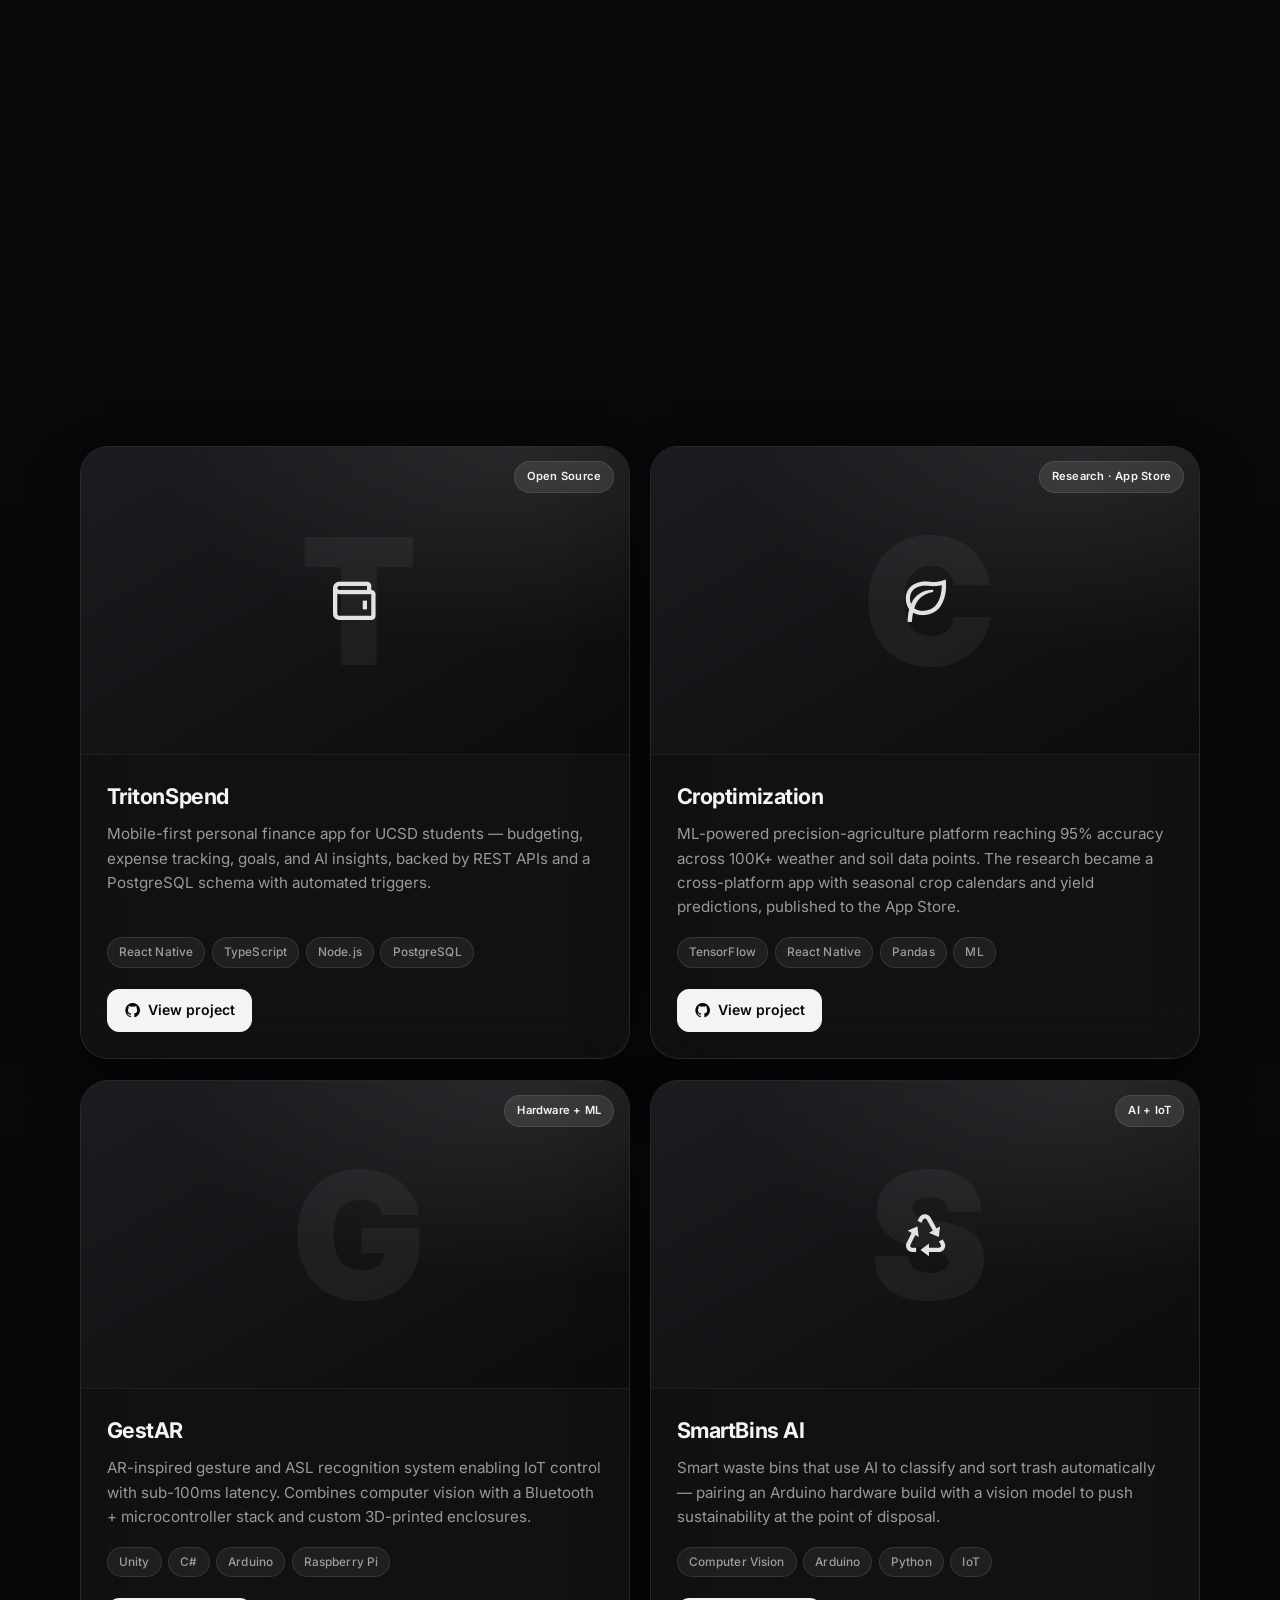
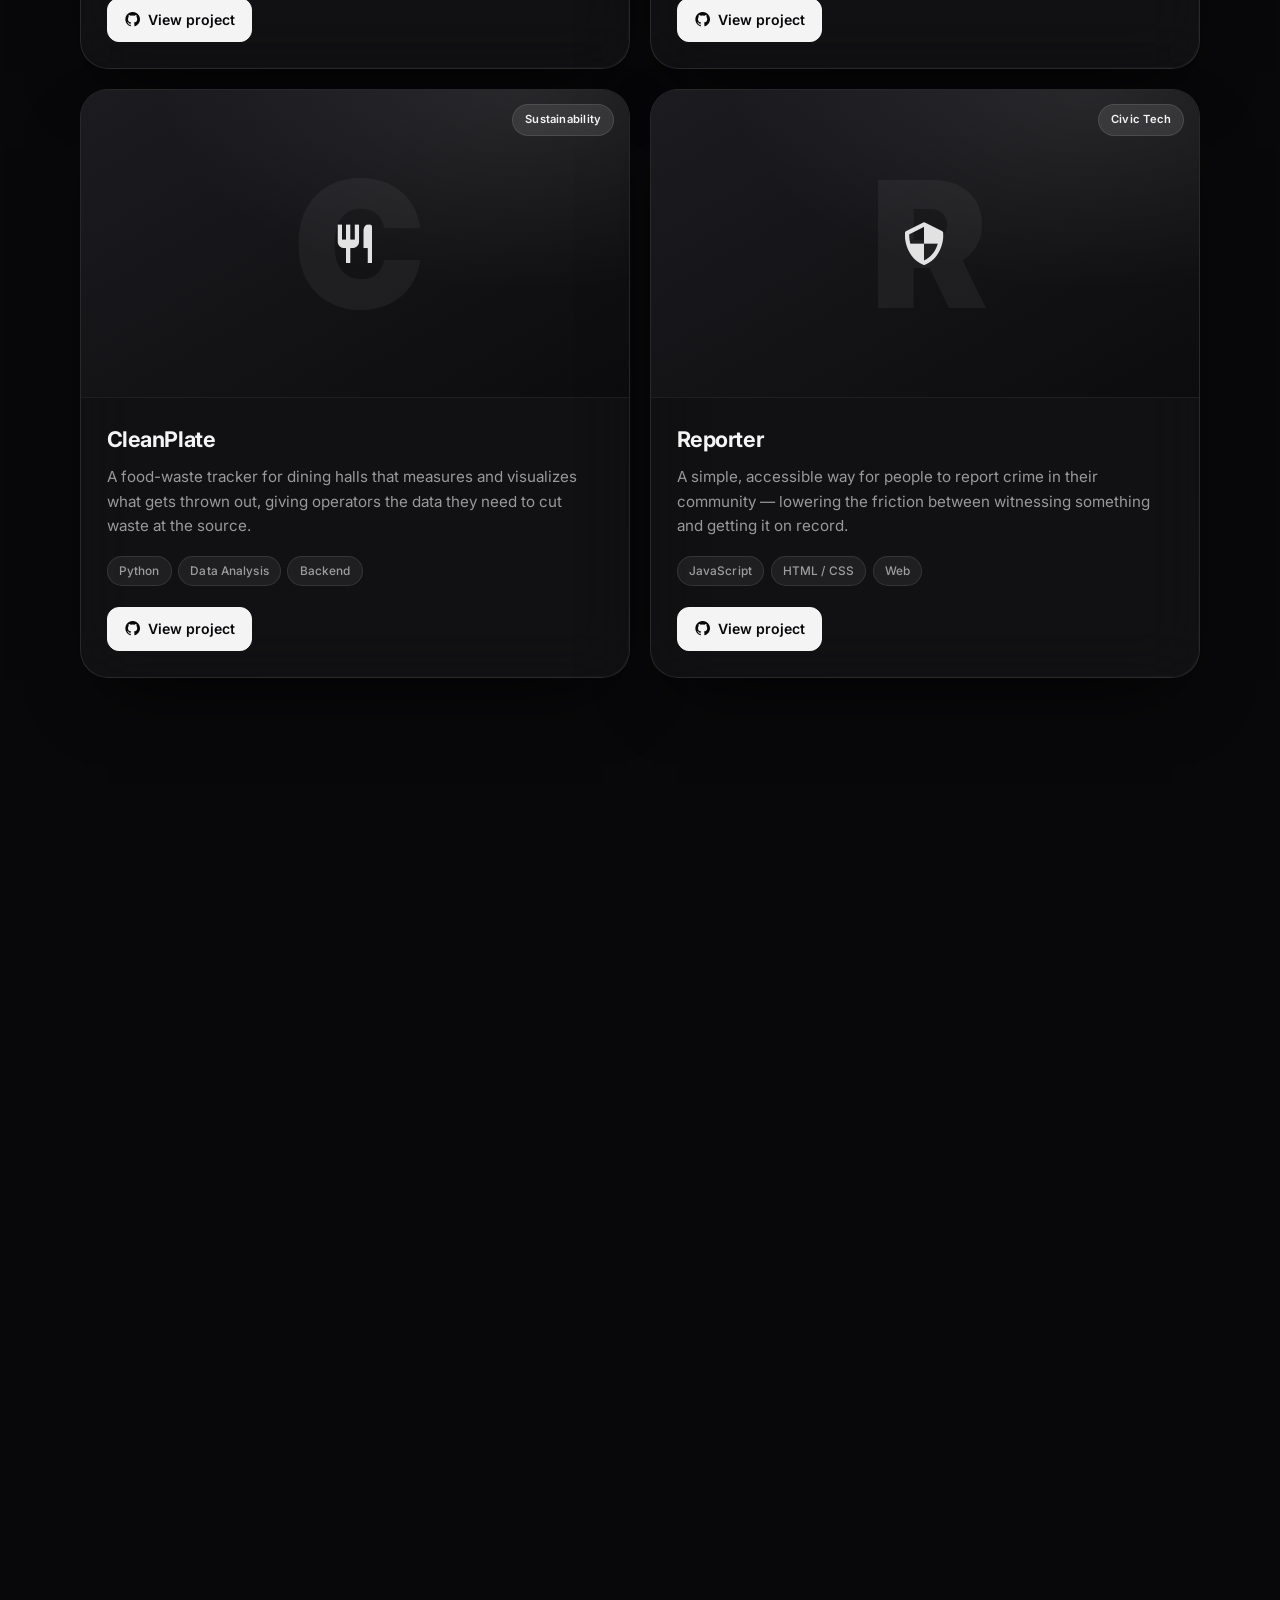
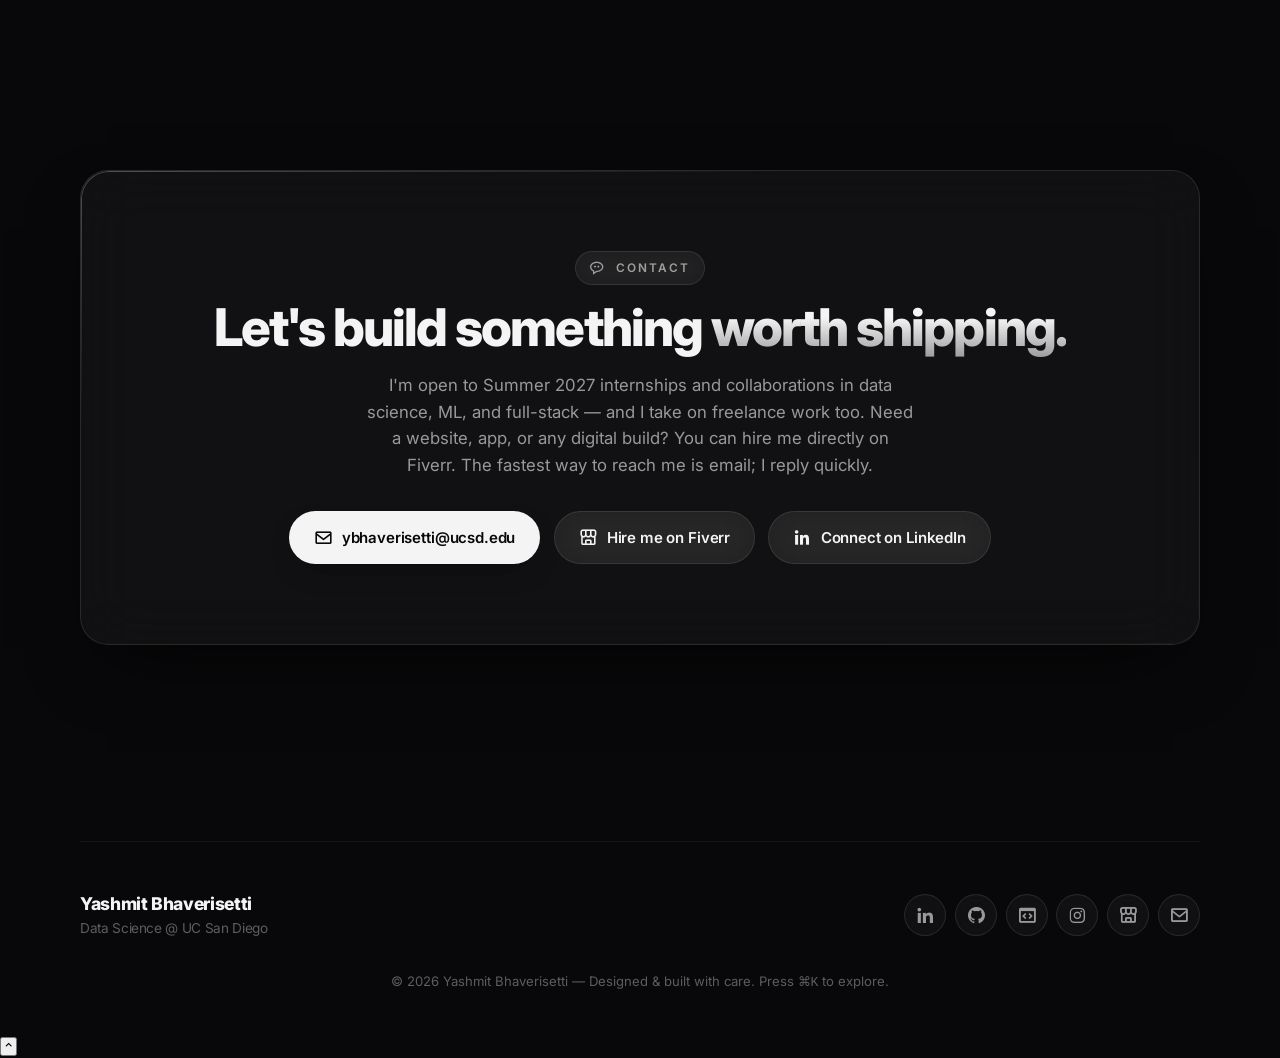
==== commit 6371d8f1: "Fix SEO for custom domain: canonical/OG to yashmitb.me, Twitter cards, JSON-LD, sitemap, robots, 404" ====
--- a/index.html
+++ b/index.html
@@ -9,7 +9,7 @@
     />
     <meta name="author" content="Yashmit Bhaverisetti" />
     <meta name="theme-color" content="#06070d" />
-    <link rel="canonical" href="https://yashmitb.github.io/yashmitb/" />
+    <link rel="canonical" href="https://yashmitb.me/" />
 
     <!-- Open Graph -->
     <meta property="og:title" content="Yashmit Bhaverisetti | Data Science Portfolio" />
@@ -18,7 +18,48 @@
       content="ML systems, full-stack apps, and shipped products from a UC San Diego Data Science student."
     />
     <meta property="og:type" content="website" />
-    <meta property="og:image" content="preview.png" />
+    <meta property="og:url" content="https://yashmitb.me/" />
+    <meta property="og:site_name" content="Yashmit Bhaverisetti" />
+    <meta property="og:image" content="https://yashmitb.me/preview.png" />
+    <meta property="og:image:width" content="2400" />
+    <meta property="og:image:height" content="1260" />
+
+    <!-- Twitter -->
+    <meta name="twitter:card" content="summary_large_image" />
+    <meta name="twitter:title" content="Yashmit Bhaverisetti | Data Science Portfolio" />
+    <meta
+      name="twitter:description"
+      content="ML systems, full-stack apps, and shipped products from a UC San Diego Data Science student."
+    />
+    <meta name="twitter:image" content="https://yashmitb.me/preview.png" />
+
+    <!-- Structured data -->
+    <script type="application/ld+json">
+      {
+        "@context": "https://schema.org",
+        "@type": "Person",
+        "name": "Yashmit Bhaverisetti",
+        "url": "https://yashmitb.me/",
+        "email": "mailto:ybhaverisetti@ucsd.edu",
+        "jobTitle": "Data Science Student",
+        "affiliation": {
+          "@type": "CollegeOrUniversity",
+          "name": "University of California, San Diego"
+        },
+        "knowsAbout": [
+          "Machine Learning",
+          "Data Science",
+          "Full-Stack Development",
+          "Data Visualization"
+        ],
+        "sameAs": [
+          "https://www.linkedin.com/in/yashmitb",
+          "https://github.com/yashmitb",
+          "https://devpost.com/yashmitb",
+          "https://www.figma.com/@yashmit"
+        ]
+      }
+    </script>
 
     <!-- Favicon -->
     <link rel="icon" type="image/svg+xml" href="assets/favicon.svg" />
@@ -27,7 +68,7 @@
 
     <link rel="preconnect" href="https://fonts.googleapis.com" />
     <link rel="preconnect" href="https://fonts.gstatic.com" crossorigin />
-    <link rel="stylesheet" href="assets/css/styles.css?v=20260702" />
+    <link rel="stylesheet" href="assets/css/styles.css?v=20260705" />
 
     <!-- Box Icons -->
     <link
@@ -38,6 +79,7 @@
     <title>Yashmit Bhaverisetti | Data Science Portfolio</title>
   </head>
   <body class="dark-theme">
+    <a class="skip-link" href="#home">Skip to content</a>
     <!-- Atmosphere -->
     <div class="bg-orbs" aria-hidden="true">
       <span class="orb orb--1"></span>
@@ -67,6 +109,15 @@
       </ul>
 
       <div class="nav__right">
+        <button
+          class="theme-toggle palette-trigger"
+          id="palette-trigger"
+          aria-label="Open command palette"
+          title="Search & commands (⌘K)"
+        >
+          <i class="bx bx-search"></i>
+          <span class="palette-trigger__kbd" aria-hidden="true">⌘K</span>
+        </button>
         <button class="theme-toggle" id="theme-toggle" aria-label="Toggle color theme">
           <i class="bx bx-moon"></i>
         </button>
@@ -83,7 +134,7 @@
       <header class="hero wrap" id="home">
         <div class="hero__copy">
           <span class="eyebrow hero__avail reveal">
-            <span class="pulse"></span> Open to Summer 2026 internships
+            <span class="pulse"></span> Open to Summer 2027 internships
           </span>
 
           <h1 class="hero__title reveal" style="--d: 60ms">
@@ -879,7 +930,7 @@
             Let's build something <span class="grad-text">worth shipping.</span>
           </h2>
           <p>
-            I'm open to Summer 2026 internships and collaborations in data
+            I'm open to Summer 2027 internships and collaborations in data
             science, ML, and full-stack — and I take on freelance work too. Need
             a website, app, or any digital build? You can hire me directly on
             Fiverr. The fastest way to reach me is email; I reply quickly.
@@ -963,9 +1014,52 @@
       <p class="footer__copy">
         © <span id="year">2026</span> Yashmit Bhaverisetti — Designed &amp; built
         with care.
+        <span class="footer__hint">Press <kbd>⌘</kbd><kbd>K</kbd> to explore.</span>
       </p>
     </footer>
 
-    <script src="assets/js/main.js?v=20260702"></script>
+    <!--===== COMMAND PALETTE =====-->
+    <div class="palette" id="palette" hidden>
+      <div class="palette__scrim" id="palette-scrim"></div>
+      <div
+        class="palette__panel glass"
+        role="dialog"
+        aria-modal="true"
+        aria-label="Command palette"
+      >
+        <div class="palette__search">
+          <i class="bx bx-search" aria-hidden="true"></i>
+          <input
+            type="text"
+            id="palette-input"
+            placeholder="Search sections, projects, actions…"
+            autocomplete="off"
+            spellcheck="false"
+            aria-label="Search commands"
+            role="combobox"
+            aria-expanded="true"
+            aria-controls="palette-list"
+            aria-activedescendant=""
+          />
+          <button class="palette__esc" id="palette-close" aria-label="Close palette">esc</button>
+        </div>
+        <ul class="palette__list" id="palette-list" role="listbox" aria-label="Commands"></ul>
+        <div class="palette__foot" aria-hidden="true">
+          <span><kbd>↑</kbd><kbd>↓</kbd> navigate</span>
+          <span><kbd>↵</kbd> select</span>
+          <span><kbd>esc</kbd> close</span>
+        </div>
+      </div>
+    </div>
+
+    <!-- Toast for copy feedback -->
+    <div class="toast" id="toast" role="status" aria-live="polite"></div>
+
+    <!-- Back to top -->
+    <button class="to-top" id="to-top" aria-label="Back to top">
+      <i class="bx bx-chevron-up"></i>
+    </button>
+
+    <script src="assets/js/main.js?v=20260705"></script>
   </body>
 </html>
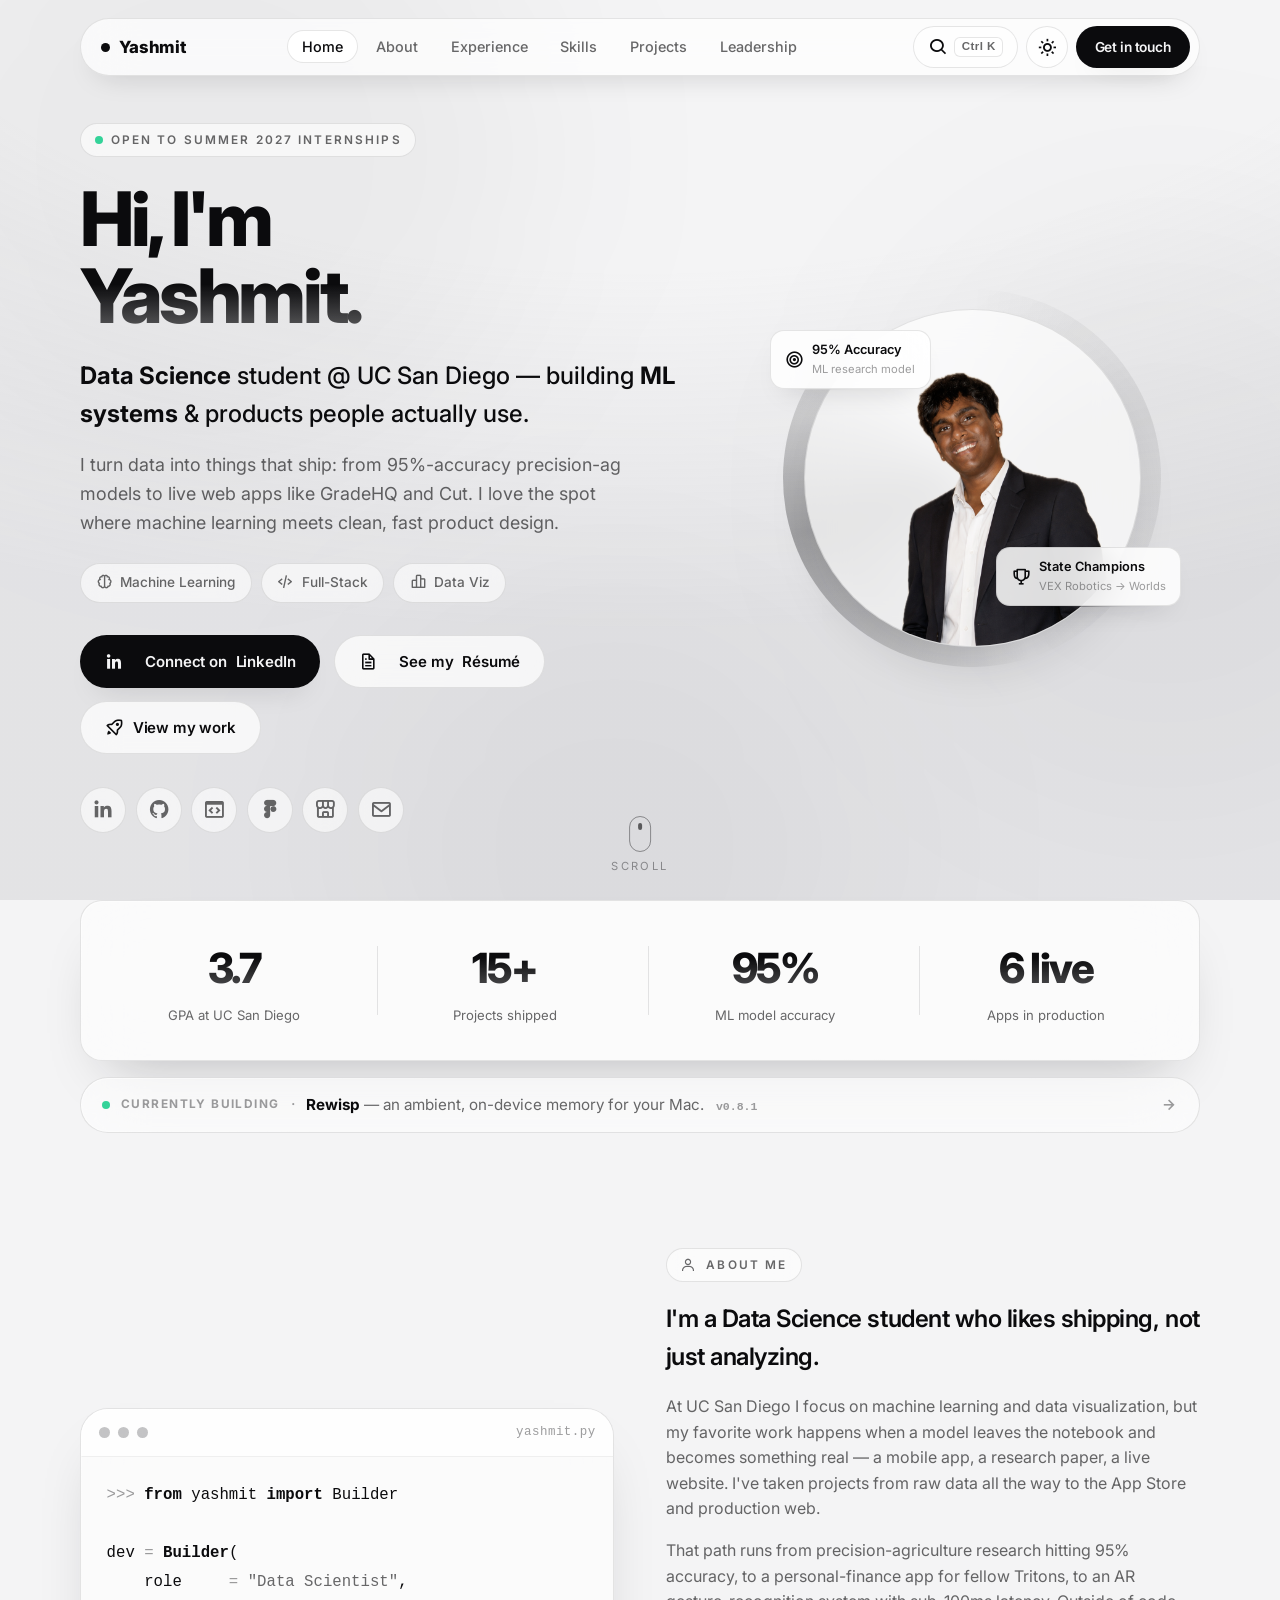
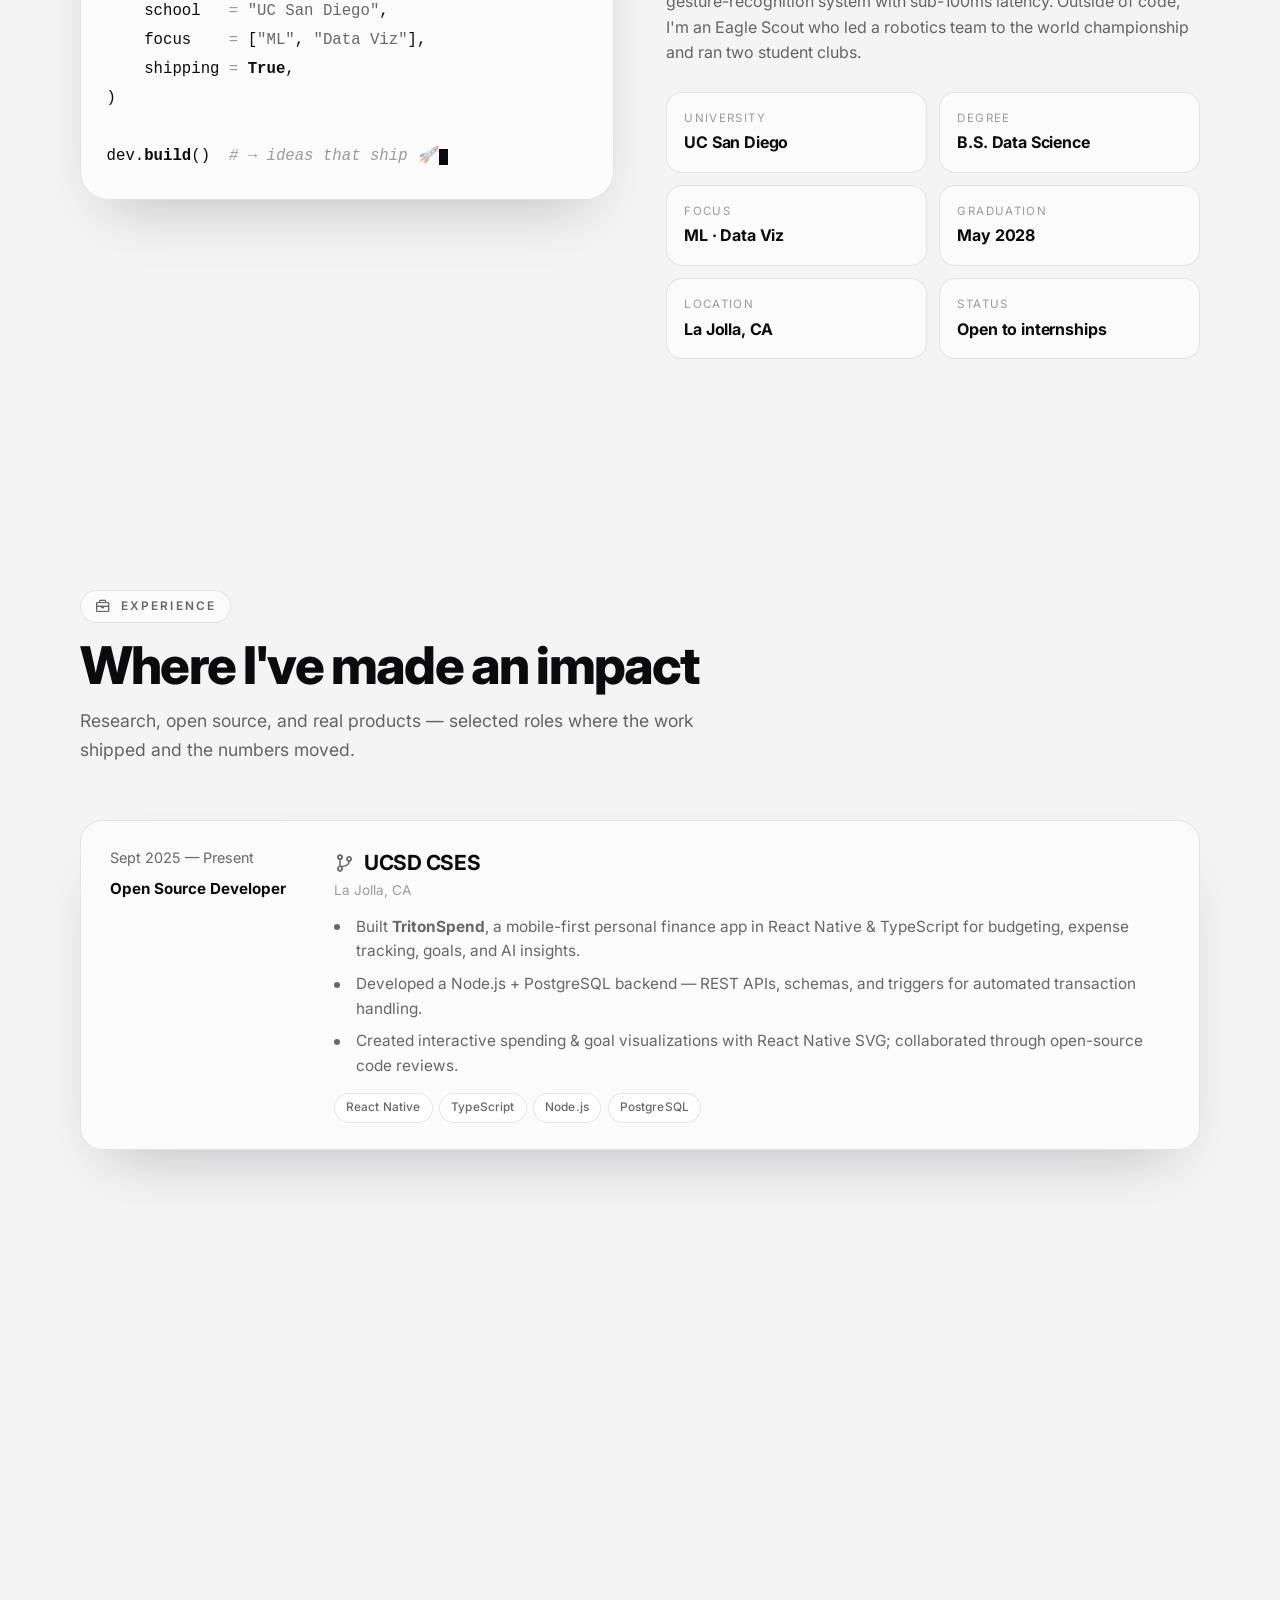
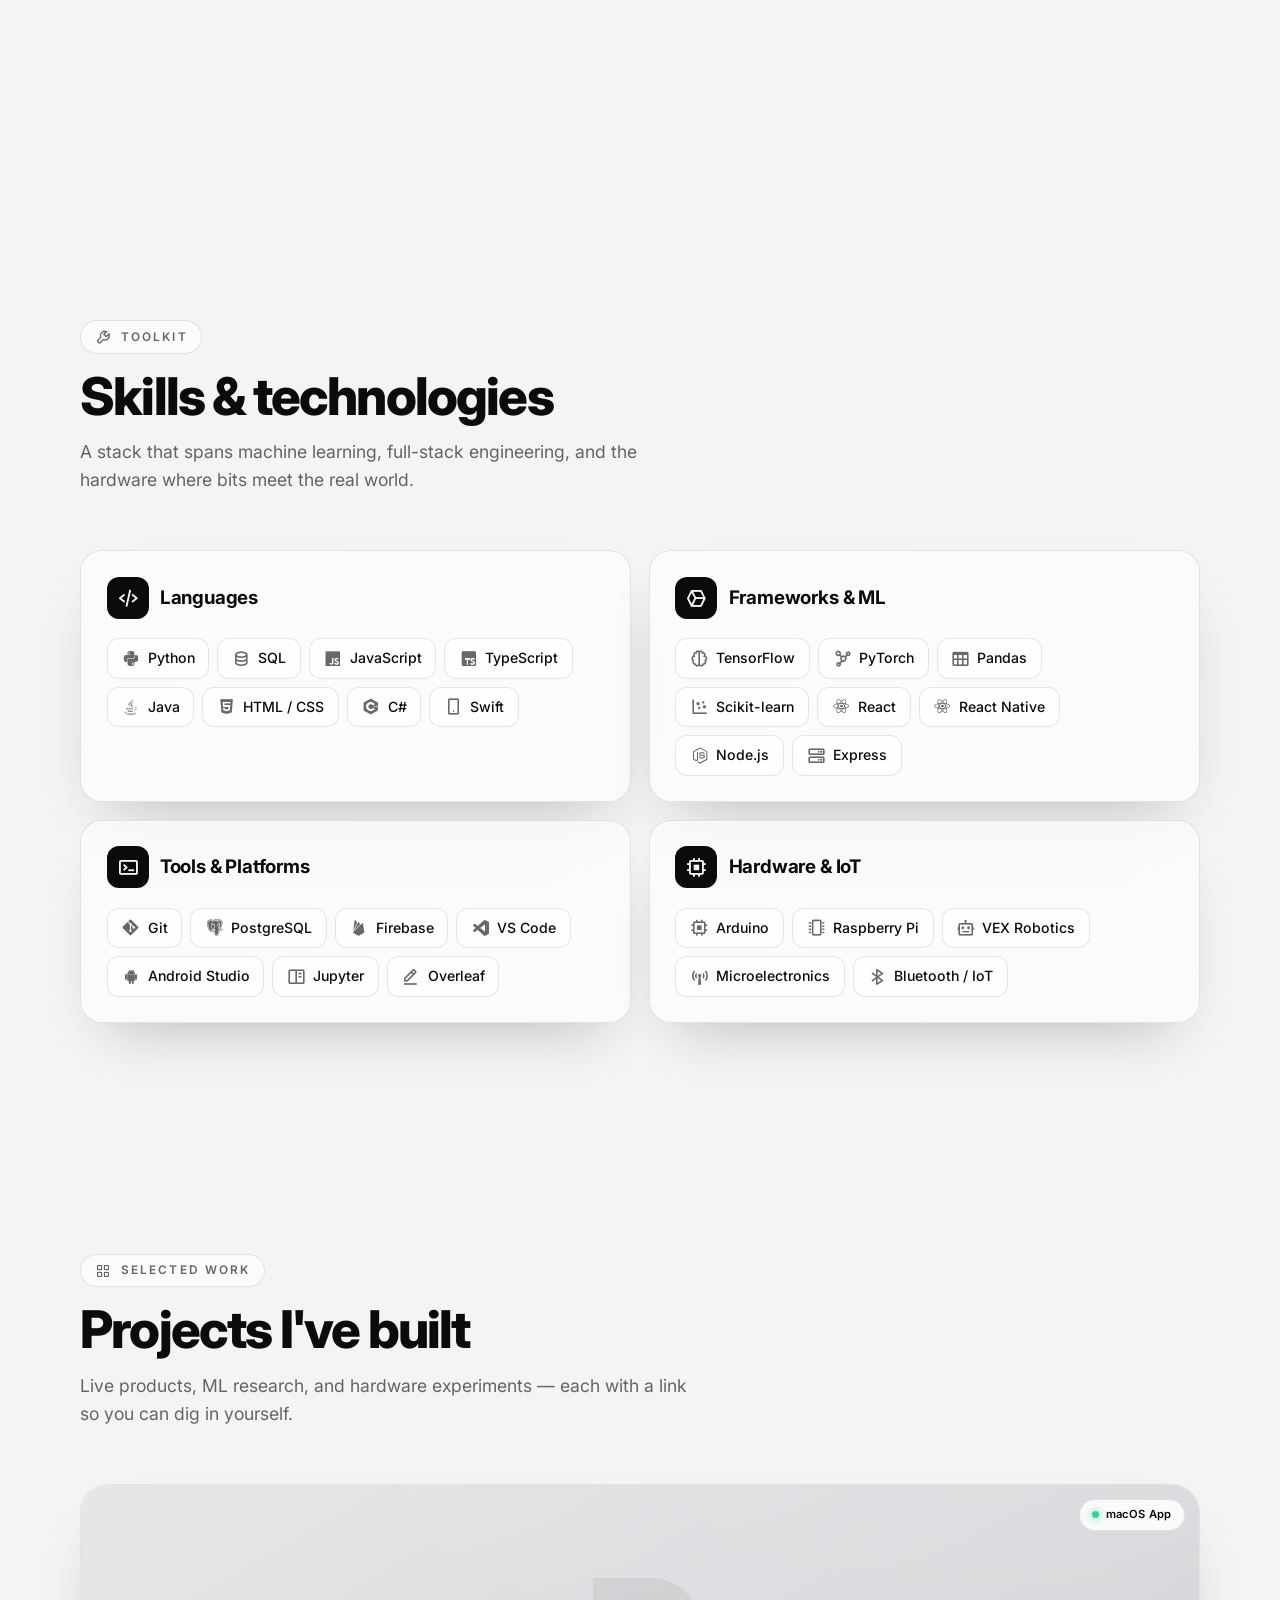
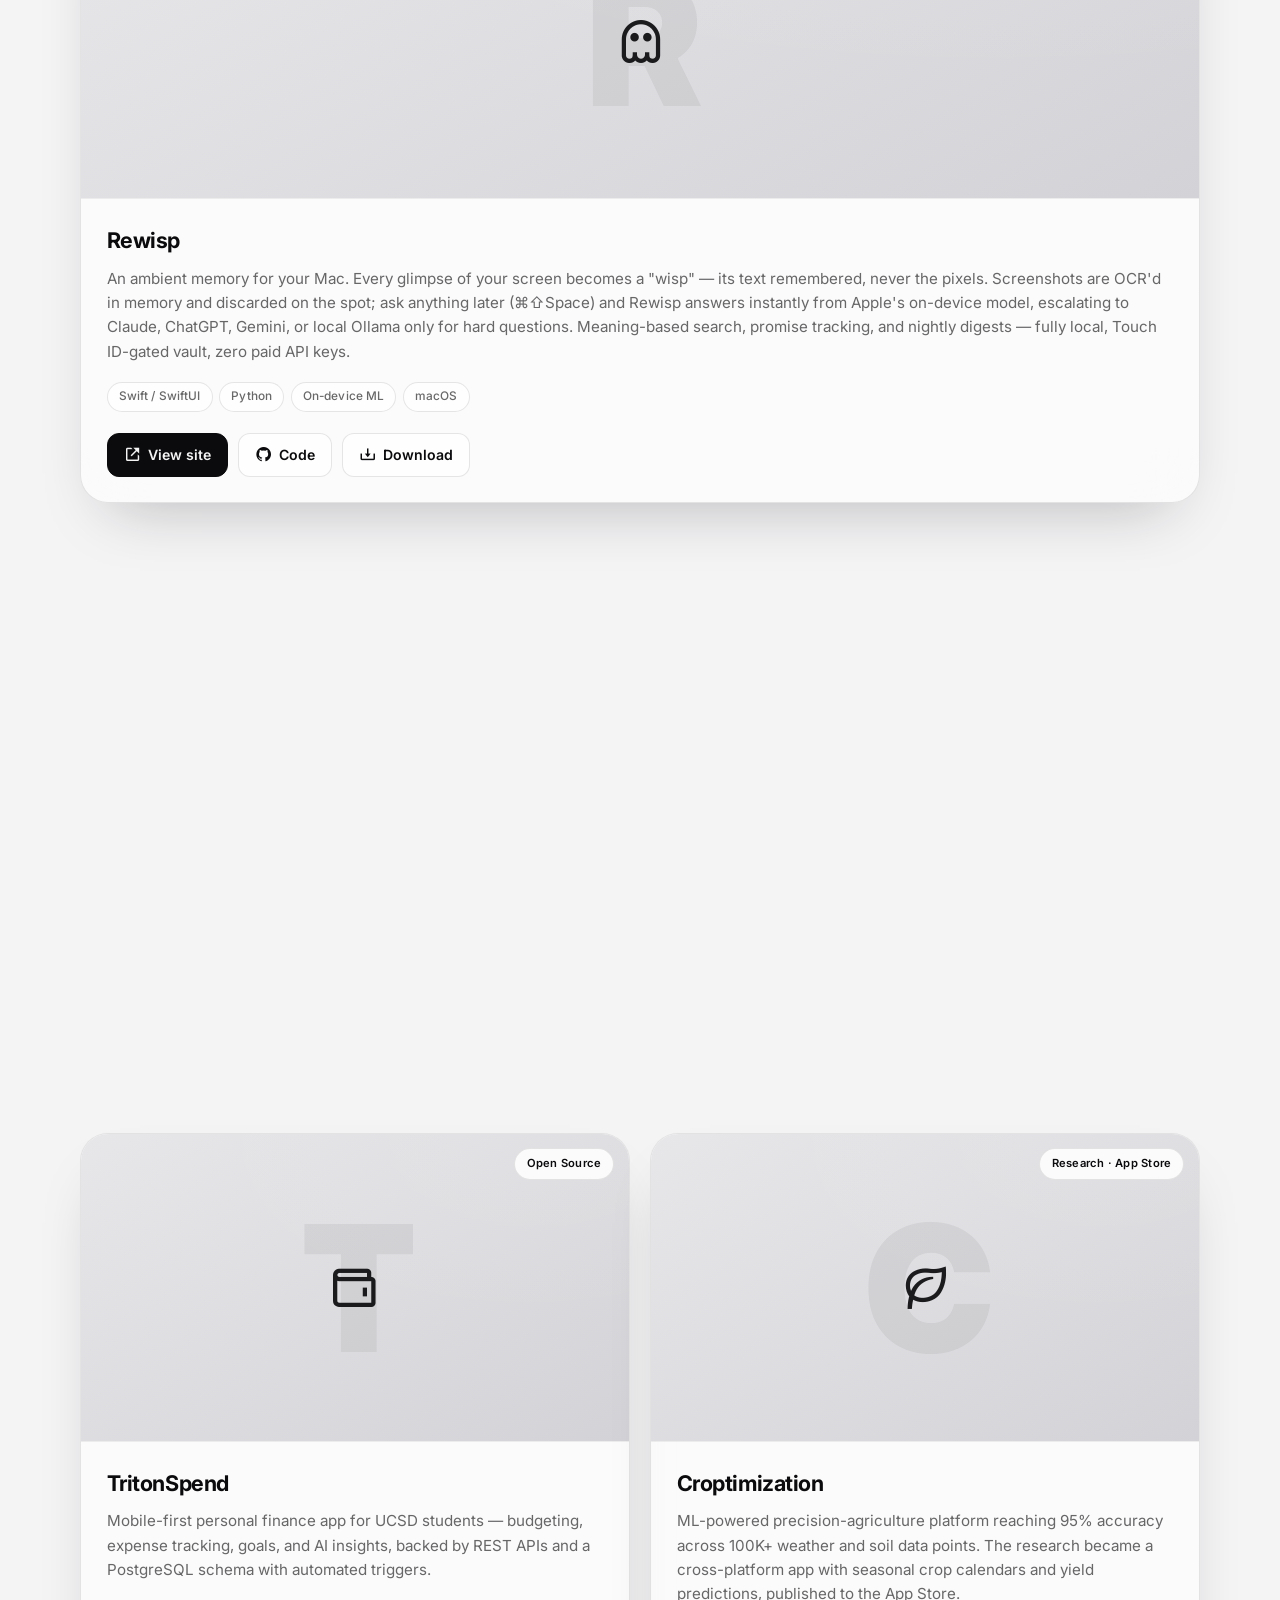
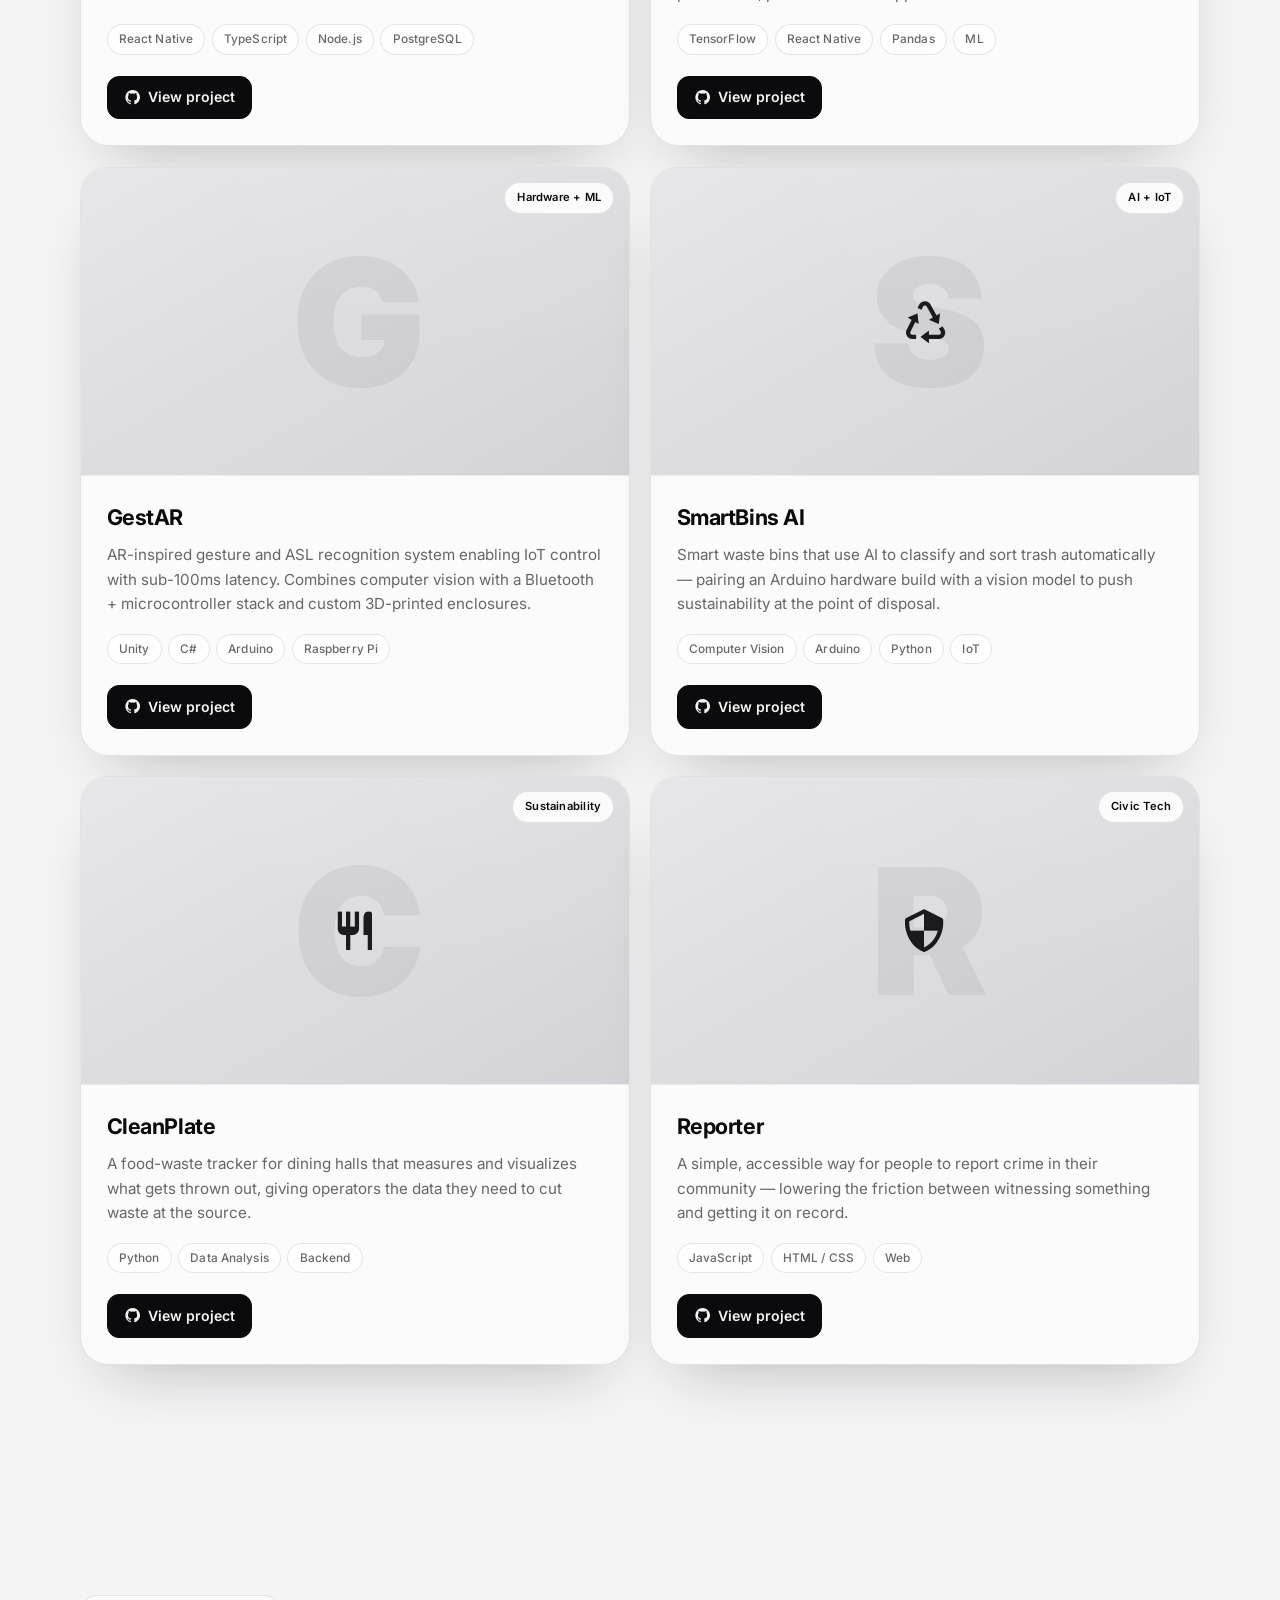
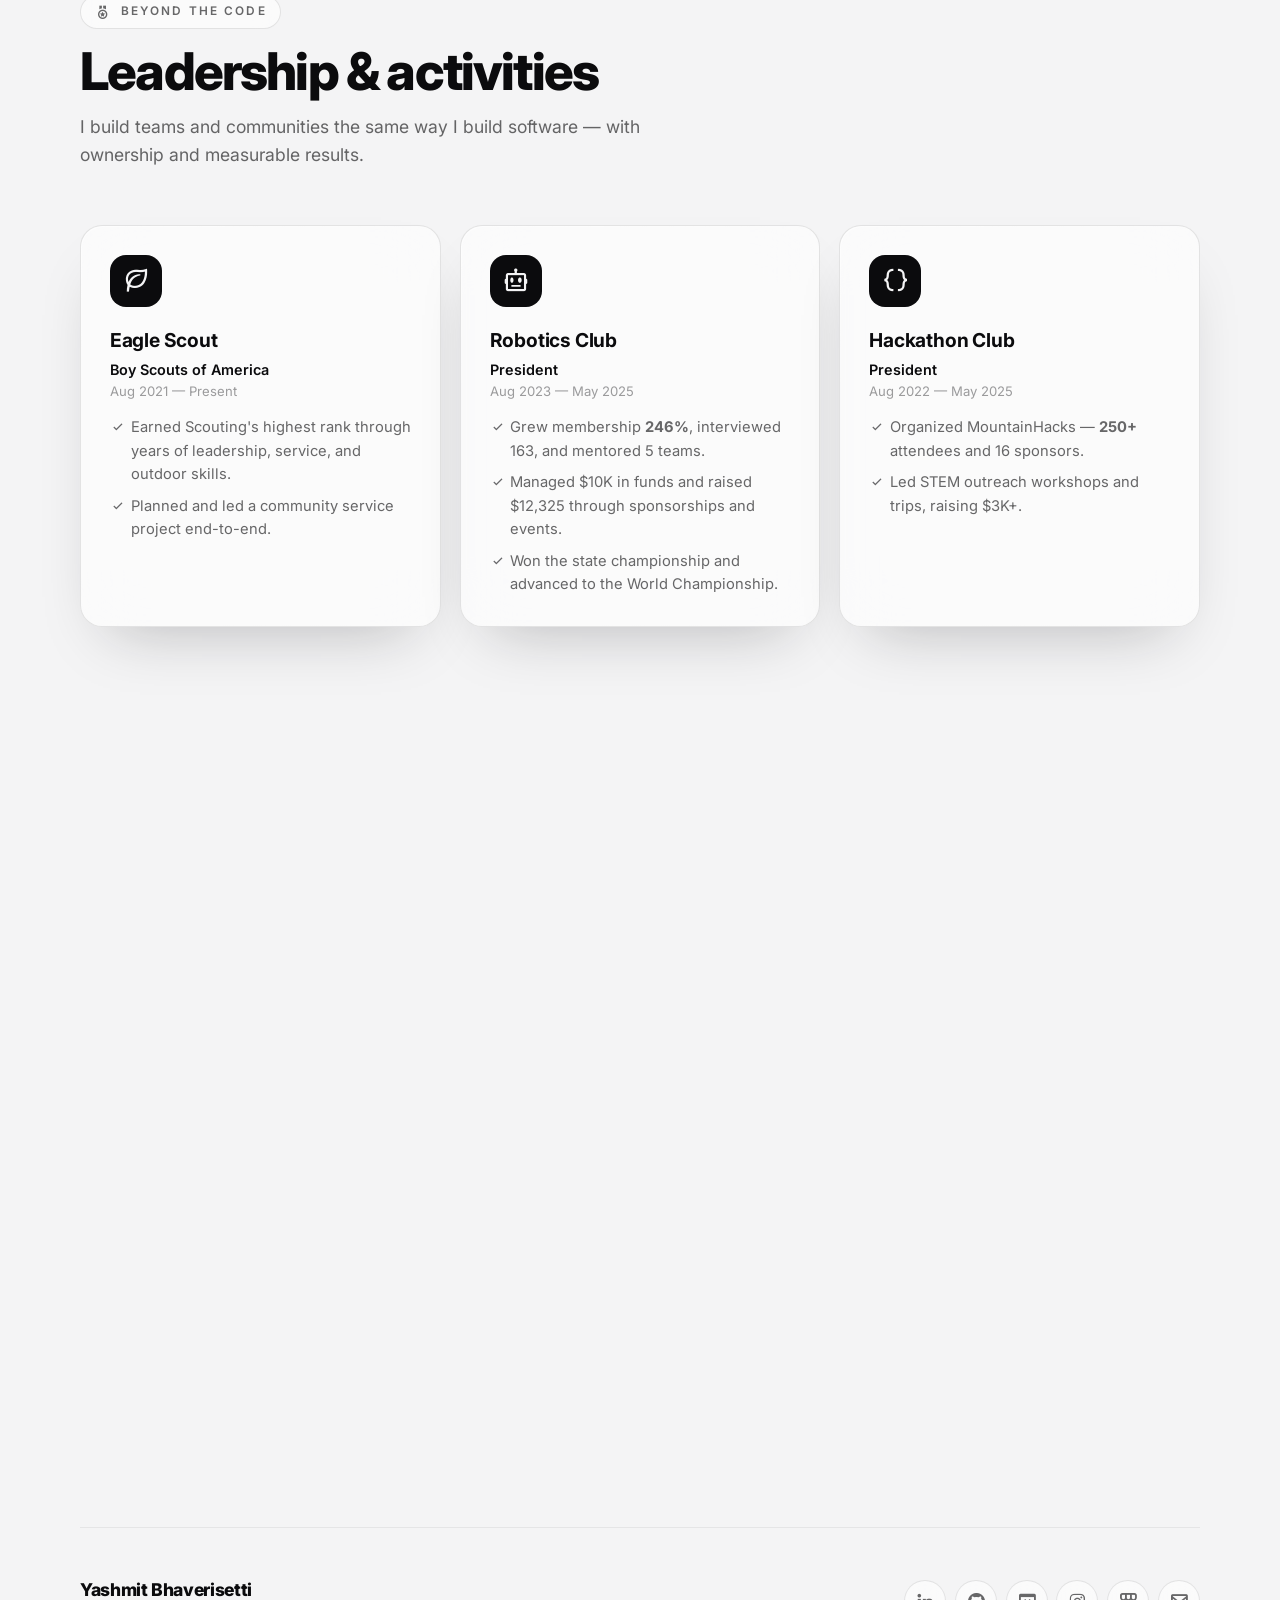
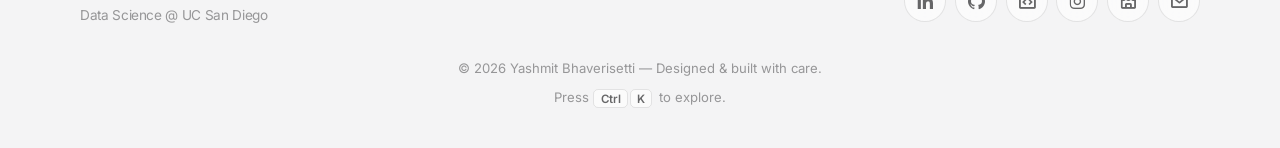
==== commit 31f059be: "Add Rewisp as featured project + Now Building strip Rewisp (native macOS ambient-memory app, v0.8.1)" ====
--- a/index.html
+++ b/index.html
@@ -68,7 +68,7 @@
 
     <link rel="preconnect" href="https://fonts.googleapis.com" />
     <link rel="preconnect" href="https://fonts.gstatic.com" crossorigin />
-    <link rel="stylesheet" href="assets/css/styles.css?v=20260705" />
+    <link rel="stylesheet" href="assets/css/styles.css?v=20260714" />
 
     <!-- Box Icons -->
     <link
@@ -163,7 +163,7 @@
           <div class="hero__quick reveal" style="--d: 260ms" aria-label="Highlights">
             <div class="qf"><b>3.7</b><span>GPA</span></div>
             <div class="qf"><b>15+</b><span>Projects</span></div>
-            <div class="qf"><b>5</b><span>Live apps</span></div>
+            <div class="qf"><b>6</b><span>Live apps</span></div>
           </div>
 
           <div class="hero__actions reveal" style="--d: 320ms">
@@ -270,10 +270,29 @@
             <div class="stat__label">ML model accuracy</div>
           </div>
           <div class="stat">
-            <div class="stat__num grad-text" data-count="5" data-suffix=" live">5 live</div>
+            <div class="stat__num grad-text" data-count="6" data-suffix=" live">6 live</div>
             <div class="stat__label">Apps in production</div>
           </div>
         </div>
+      </section>
+
+      <!--===== NOW BUILDING =====-->
+      <section class="wrap" aria-label="Currently working on">
+        <a
+          href="https://yashmitb.github.io/Rewisp/"
+          target="_blank"
+          rel="noopener"
+          class="now glass reveal"
+        >
+          <span class="now__pulse" aria-hidden="true"><span class="pulse"></span></span>
+          <span class="now__label">Currently building</span>
+          <span class="now__sep" aria-hidden="true">·</span>
+          <span class="now__body">
+            <b>Rewisp</b> — an ambient, on-device memory for your Mac.
+            <span class="now__ver">v0.8.1</span>
+          </span>
+          <i class="bx bx-right-arrow-alt now__arrow" aria-hidden="true"></i>
+        </a>
       </section>
 
       <!--===== ABOUT =====-->
@@ -477,6 +496,7 @@
               <span class="skill"><i class="bx bxl-java"></i> Java</span>
               <span class="skill"><i class="bx bxl-html5"></i> HTML / CSS</span>
               <span class="skill"><i class="bx bxl-c-plus-plus"></i> C#</span>
+              <span class="skill"><i class="bx bx-mobile-alt"></i> Swift</span>
             </div>
           </article>
 
@@ -541,6 +561,64 @@
         </div>
 
         <div class="projects__grid">
+          <!-- Rewisp -->
+          <article
+            class="card card--featured glass reveal"
+            data-tilt
+            style="--cover: linear-gradient(135deg, #ff6b9d, #6a5cff)"
+          >
+            <div class="card__cover">
+              <span class="card__mono">R</span>
+              <i class="bx bx-ghost card__glyph"></i>
+              <span class="card__status"><span class="live"></span> macOS App</span>
+            </div>
+            <div class="card__body">
+              <h3 class="card__title">Rewisp</h3>
+              <p class="card__desc">
+                An ambient memory for your Mac. Every glimpse of your screen
+                becomes a "wisp" — its text remembered, never the pixels.
+                Screenshots are OCR'd in memory and discarded on the spot; ask
+                anything later (⌘⇧Space) and Rewisp answers instantly from
+                Apple's on-device model, escalating to Claude, ChatGPT, Gemini,
+                or local Ollama only for hard questions. Meaning-based search,
+                promise tracking, and nightly digests — fully local, Touch
+                ID-gated vault, zero paid API keys.
+              </p>
+              <div class="card__tags">
+                <span class="tag">Swift / SwiftUI</span>
+                <span class="tag">Python</span>
+                <span class="tag">On-device ML</span>
+                <span class="tag">macOS</span>
+              </div>
+              <div class="card__links">
+                <a
+                  href="https://yashmitb.github.io/Rewisp/"
+                  target="_blank"
+                  rel="noopener"
+                  class="card__link card__link--primary"
+                >
+                  <i class="bx bx-link-external"></i> View site
+                </a>
+                <a
+                  href="https://github.com/yashmitb/Rewisp"
+                  target="_blank"
+                  rel="noopener"
+                  class="card__link"
+                >
+                  <i class="bx bxl-github"></i> Code
+                </a>
+                <a
+                  href="https://github.com/yashmitb/Rewisp/releases/latest/download/Rewisp.dmg"
+                  target="_blank"
+                  rel="noopener"
+                  class="card__link"
+                >
+                  <i class="bx bx-download"></i> Download
+                </a>
+              </div>
+            </div>
+          </article>
+
           <!-- GradeHQ -->
           <article
             class="card glass reveal"
@@ -1060,6 +1138,6 @@
       <i class="bx bx-chevron-up"></i>
     </button>
 
-    <script src="assets/js/main.js?v=20260705"></script>
+    <script src="assets/js/main.js?v=20260714"></script>
   </body>
 </html>
--- a/assets/css/styles.css
+++ b/assets/css/styles.css
@@ -307,7 +307,8 @@
   position: relative;
   isolation: isolate;
   transition: transform 0.4s var(--ease-spring), box-shadow 0.4s var(--ease),
-    background 0.3s var(--ease), color 0.3s var(--ease), opacity 0.3s var(--ease);
+    background 0.3s var(--ease), color 0.3s var(--ease), opacity 0.3s var(--ease),
+    translate 0.3s var(--ease);
   will-change: transform;
 }
 .btn i {
@@ -620,7 +621,7 @@
   -webkit-backdrop-filter: blur(14px);
   backdrop-filter: blur(14px);
   transition: transform 0.4s var(--ease-spring), color 0.3s var(--ease),
-    background 0.3s var(--ease);
+    background 0.3s var(--ease), translate 0.3s var(--ease);
 }
 /* playful invert on hover */
 .social-icon:hover {
@@ -803,6 +804,78 @@
   color: var(--text-soft);
 }
 
+/* ===== NOW BUILDING STRIP ===== */
+.now {
+  display: flex;
+  align-items: center;
+  gap: 0.7rem;
+  margin-top: 1rem;
+  padding: 0.9rem 1.3rem;
+  border-radius: 999px;
+  flex-wrap: wrap;
+  transition: transform 0.4s var(--ease-spring), box-shadow 0.4s var(--ease);
+}
+.now:hover {
+  transform: translateY(-3px);
+  box-shadow: var(--shadow);
+}
+.now__pulse {
+  display: inline-flex;
+}
+.now__pulse .pulse {
+  width: 8px;
+  height: 8px;
+  border-radius: 50%;
+  background: var(--pop);
+  box-shadow: 0 0 0 0 rgba(52, 211, 153, 0.6);
+  animation: pulse 2s infinite;
+}
+.now__label {
+  font-size: 0.74rem;
+  font-weight: 700;
+  letter-spacing: 0.12em;
+  text-transform: uppercase;
+  color: var(--text-faint);
+}
+.now__sep {
+  color: var(--text-faint);
+}
+.now__body {
+  color: var(--text-soft);
+  font-size: 0.95rem;
+  flex: 1;
+}
+.now__body b {
+  color: var(--text);
+  font-weight: 700;
+}
+.now__ver {
+  margin-left: 0.5rem;
+  font-size: 0.72rem;
+  font-weight: 600;
+  color: var(--text-faint);
+  font-family: ui-monospace, "SF Mono", "JetBrains Mono", Menlo, Consolas,
+    monospace;
+}
+.now__arrow {
+  font-size: 1.2rem;
+  color: var(--text-faint);
+  transition: transform 0.3s var(--ease);
+}
+.now:hover .now__arrow {
+  transform: translateX(4px);
+  color: var(--text);
+}
+@media (max-width: 560px) {
+  .now {
+    border-radius: var(--radius-lg);
+  }
+  .now__body {
+    width: 100%;
+    order: 3;
+  }
+}
+
 /* ===== ABOUT ===== */
 .about__grid {
   display: grid;
@@ -1142,6 +1215,17 @@
 }
 .card:hover {
   box-shadow: var(--shadow);
+}
+.card--featured {
+  grid-column: 1 / -1;
+}
+.card--featured .card__cover {
+  aspect-ratio: 32 / 9;
+}
+@media (max-width: 940px) {
+  .card--featured .card__cover {
+    aspect-ratio: 16 / 9;
+  }
 }
 .card__cover {
   position: relative;
@@ -1499,6 +1583,292 @@
    }
 */
 
+/* ===== ACCESSIBILITY ===== */
+.skip-link {
+  position: fixed;
+  top: 12px;
+  left: 12px;
+  z-index: 500;
+  padding: 0.7rem 1.2rem;
+  border-radius: 999px;
+  background: var(--text);
+  color: var(--bg);
+  font-weight: 600;
+  font-size: 0.9rem;
+  transform: translateY(-250%);
+  transition: transform 0.3s var(--ease);
+}
+.skip-link:focus {
+  transform: none;
+}
+:focus-visible {
+  outline: 2px solid var(--text);
+  outline-offset: 3px;
+  border-radius: 4px;
+}
+.btn:focus-visible,
+.social-icon:focus-visible,
+.theme-toggle:focus-visible,
+.nav__link:focus-visible,
+.card__link:focus-visible {
+  outline-offset: 2px;
+  border-radius: 999px;
+}
+
+/* ===== COMMAND PALETTE ===== */
+.palette-trigger {
+  width: auto;
+  padding: 0 0.85rem;
+  border-radius: 999px;
+  gap: 0.4rem;
+  display: inline-flex;
+  align-items: center;
+}
+.palette-trigger:hover {
+  transform: translateY(-2px) scale(1.03);
+}
+.palette-trigger__kbd {
+  font-size: 0.72rem;
+  font-weight: 600;
+  letter-spacing: 0.04em;
+  color: var(--text-soft);
+  padding: 0.15rem 0.4rem;
+  border-radius: 6px;
+  border: 1px solid var(--stroke);
+  background: var(--glass);
+  line-height: 1.2;
+}
+
+.palette {
+  position: fixed;
+  inset: 0;
+  z-index: 300;
+}
+.palette[hidden] {
+  display: none;
+}
+.palette__scrim {
+  position: absolute;
+  inset: 0;
+  background: var(--scrim);
+  -webkit-backdrop-filter: blur(10px);
+  backdrop-filter: blur(10px);
+  animation: palette-fade 0.25s var(--ease);
+}
+.palette__panel {
+  position: relative;
+  width: min(100% - 2rem, 580px);
+  margin: min(14vh, 160px) auto 0;
+  border-radius: 20px;
+  background: var(--menu-bg);
+  overflow: hidden;
+  animation: palette-pop 0.3s var(--ease-spring);
+}
+@keyframes palette-fade {
+  from {
+    opacity: 0;
+  }
+}
+@keyframes palette-pop {
+  from {
+    opacity: 0;
+    transform: translateY(14px) scale(0.97);
+  }
+}
+.palette__search {
+  display: flex;
+  align-items: center;
+  gap: 0.7rem;
+  padding: 1rem 1.2rem;
+  border-bottom: 1px solid var(--stroke-soft);
+}
+.palette__search > i {
+  font-size: 1.3rem;
+  color: var(--text-soft);
+}
+.palette__search input {
+  flex: 1;
+  min-width: 0;
+  border: none;
+  outline: none;
+  background: transparent;
+  color: var(--text);
+  font-family: var(--font);
+  font-size: 1.02rem;
+}
+.palette__search input::placeholder {
+  color: var(--text-faint);
+}
+.palette__esc {
+  font-family: var(--font);
+  font-size: 0.72rem;
+  font-weight: 600;
+  letter-spacing: 0.05em;
+  color: var(--text-faint);
+  background: var(--glass);
+  border: 1px solid var(--stroke);
+  border-radius: 6px;
+  padding: 0.25rem 0.5rem;
+  cursor: pointer;
+}
+.palette__list {
+  max-height: min(46vh, 380px);
+  overflow-y: auto;
+  padding: 0.55rem;
+  overscroll-behavior: contain;
+}
+.palette__item {
+  display: flex;
+  align-items: center;
+  gap: 0.85rem;
+  padding: 0.72rem 0.9rem;
+  border-radius: 13px;
+  cursor: pointer;
+  color: var(--text-soft);
+  transition: background 0.15s var(--ease), color 0.15s var(--ease);
+}
+.palette__item i {
+  font-size: 1.25rem;
+  width: 1.4rem;
+  text-align: center;
+  flex: none;
+}
+.palette__item .label {
+  flex: 1;
+  min-width: 0;
+  white-space: nowrap;
+  overflow: hidden;
+  text-overflow: ellipsis;
+  font-weight: 500;
+  font-size: 0.96rem;
+}
+.palette__item .label mark {
+  background: transparent;
+  color: var(--text);
+  font-weight: 700;
+}
+.palette__item .type {
+  flex: none;
+  font-size: 0.68rem;
+  font-weight: 600;
+  letter-spacing: 0.1em;
+  text-transform: uppercase;
+  color: var(--text-faint);
+}
+.palette__item.is-active {
+  background: var(--glass-strong);
+  color: var(--text);
+  box-shadow: inset 0 0 0 1px var(--stroke);
+}
+.palette__empty {
+  padding: 2.2rem 1rem;
+  text-align: center;
+  color: var(--text-faint);
+  font-size: 0.92rem;
+}
+.palette__foot {
+  display: flex;
+  gap: 1.1rem;
+  padding: 0.75rem 1.2rem;
+  border-top: 1px solid var(--stroke-soft);
+  color: var(--text-faint);
+  font-size: 0.75rem;
+}
+.palette kbd,
+.footer__hint kbd {
+  font-family: var(--font);
+  font-size: 0.72rem;
+  font-weight: 600;
+  color: var(--text-soft);
+  background: var(--glass);
+  border: 1px solid var(--stroke);
+  border-radius: 5px;
+  padding: 0.1rem 0.38rem;
+  margin-right: 0.15rem;
+}
+.footer__hint {
+  display: block;
+  margin-top: 0.5rem;
+}
+@media (pointer: coarse) {
+  .footer__hint,
+  .palette__foot {
+    display: none;
+  }
+}
+
+/* ===== BARREL ROLL (⌘K easter egg) ===== */
+@keyframes barrel {
+  from {
+    transform: rotate(0deg);
+  }
+  to {
+    transform: rotate(360deg);
+  }
+}
+main.barrel-roll {
+  animation: barrel 1.2s var(--ease);
+}
+
+/* ===== TOAST ===== */
+.toast {
+  position: fixed;
+  left: 50%;
+  bottom: 28px;
+  transform: translate(-50%, 16px);
+  z-index: 400;
+  padding: 0.7rem 1.2rem;
+  border-radius: 999px;
+  background: var(--text);
+  color: var(--bg);
+  font-size: 0.88rem;
+  font-weight: 600;
+  box-shadow: var(--shadow-sm);
+  opacity: 0;
+  visibility: hidden;
+  transition: opacity 0.3s var(--ease), transform 0.3s var(--ease),
+    visibility 0.3s;
+}
+.toast.show {
+  opacity: 1;
+  visibility: visible;
+  transform: translate(-50%, 0);
+}
+
+/* ===== BACK TO TOP ===== */
+.to-top {
+  position: fixed;
+  right: 20px;
+  bottom: 20px;
+  z-index: 150;
+  width: 46px;
+  height: 46px;
+  border-radius: 50%;
+  display: grid;
+  place-items: center;
+  font-size: 1.5rem;
+  color: var(--text);
+  background: var(--glass-2);
+  border: 1px solid var(--stroke);
+  -webkit-backdrop-filter: blur(18px);
+  backdrop-filter: blur(18px);
+  box-shadow: var(--shadow-sm);
+  cursor: pointer;
+  opacity: 0;
+  visibility: hidden;
+  transform: translateY(10px);
+  transition: opacity 0.35s var(--ease), transform 0.35s var(--ease),
+    visibility 0.35s, background 0.3s var(--ease), translate 0.3s var(--ease);
+}
+.to-top.show {
+  opacity: 1;
+  visibility: visible;
+  transform: none;
+}
+.to-top:hover {
+  background: var(--glass-strong);
+}
+
 /* ===== RESPONSIVE ===== */
 @media (max-width: 940px) {
   .hero {
@@ -1613,6 +1983,22 @@
   .nav__burger {
     display: grid;
   }
+  /* compact search trigger on phones */
+  .palette-trigger {
+    width: 42px;
+    padding: 0;
+    justify-content: center;
+  }
+  .palette-trigger__kbd {
+    display: none;
+  }
+  .palette__panel {
+    margin-top: 9vh;
+  }
+  .to-top {
+    right: 14px;
+    bottom: 14px;
+  }
   /* floating badges crowd the hero on phones — hide them */
   .portrait__badge {
     display: none;
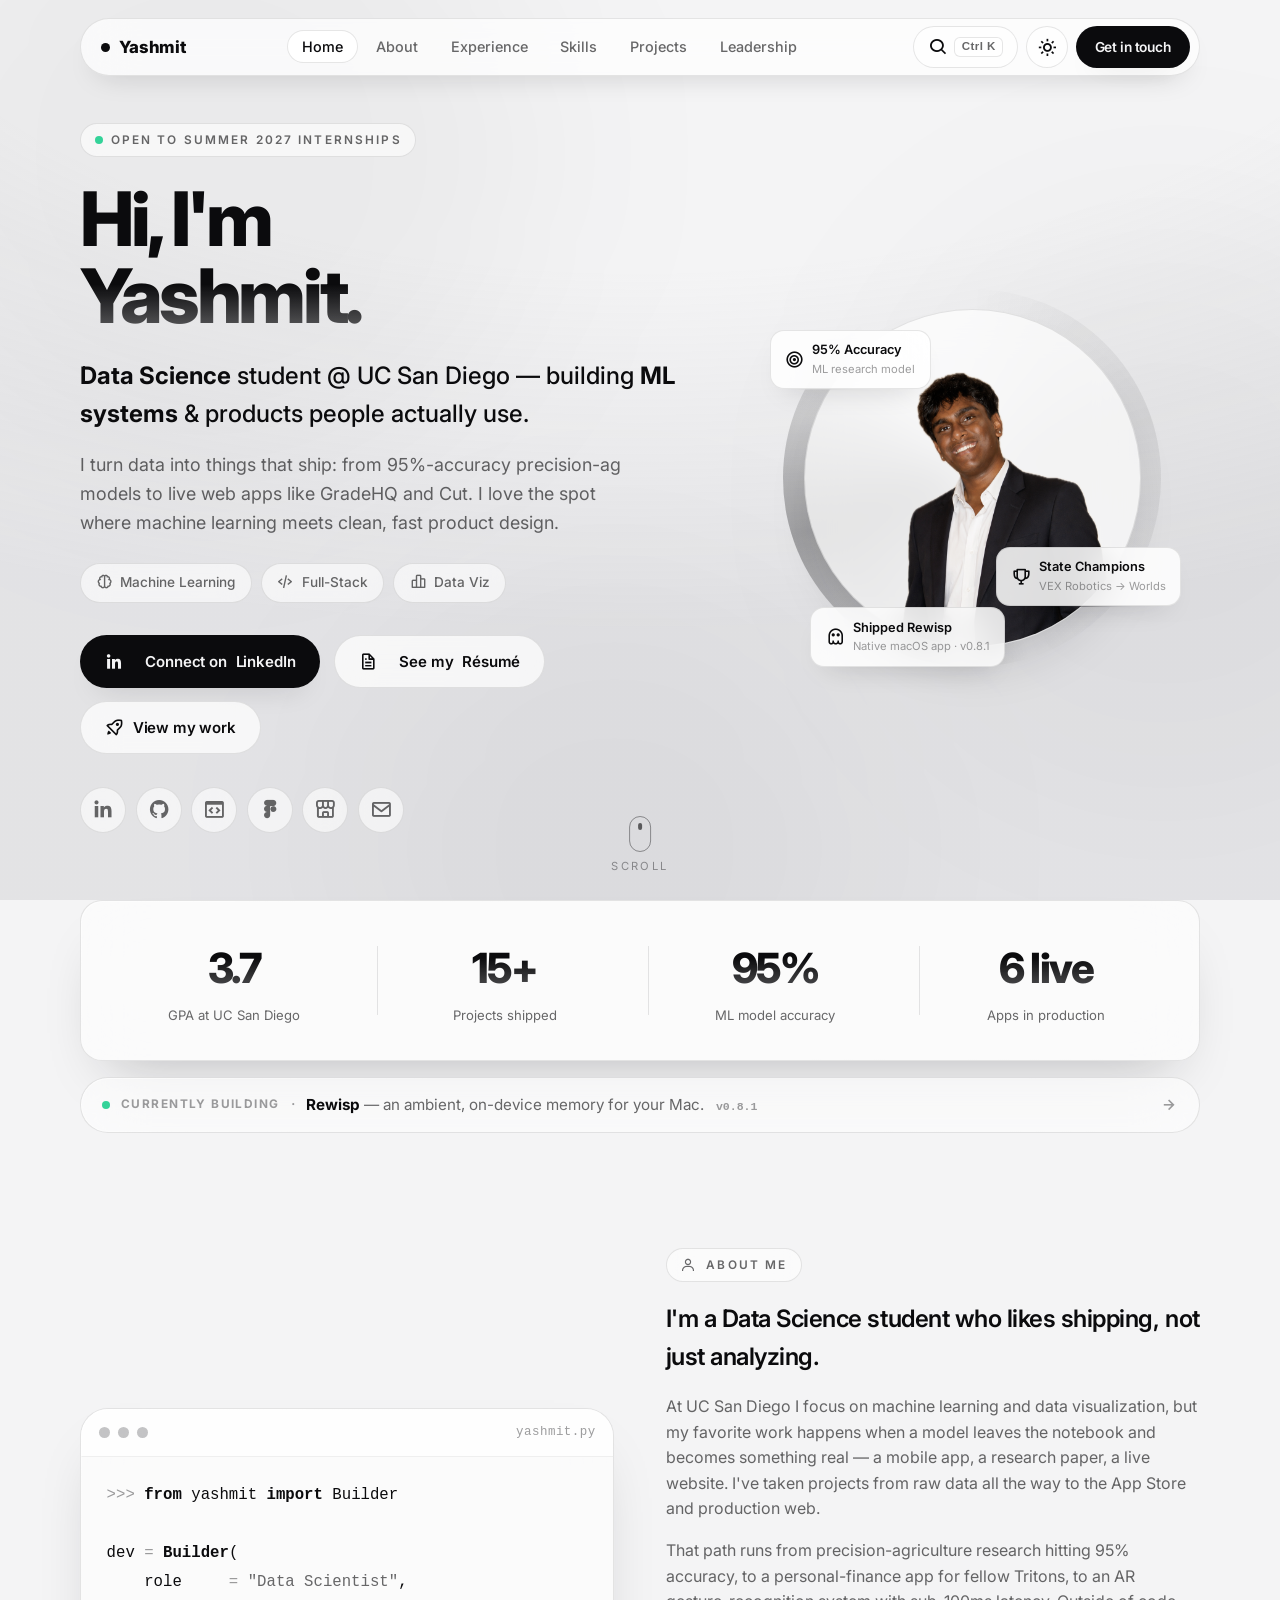
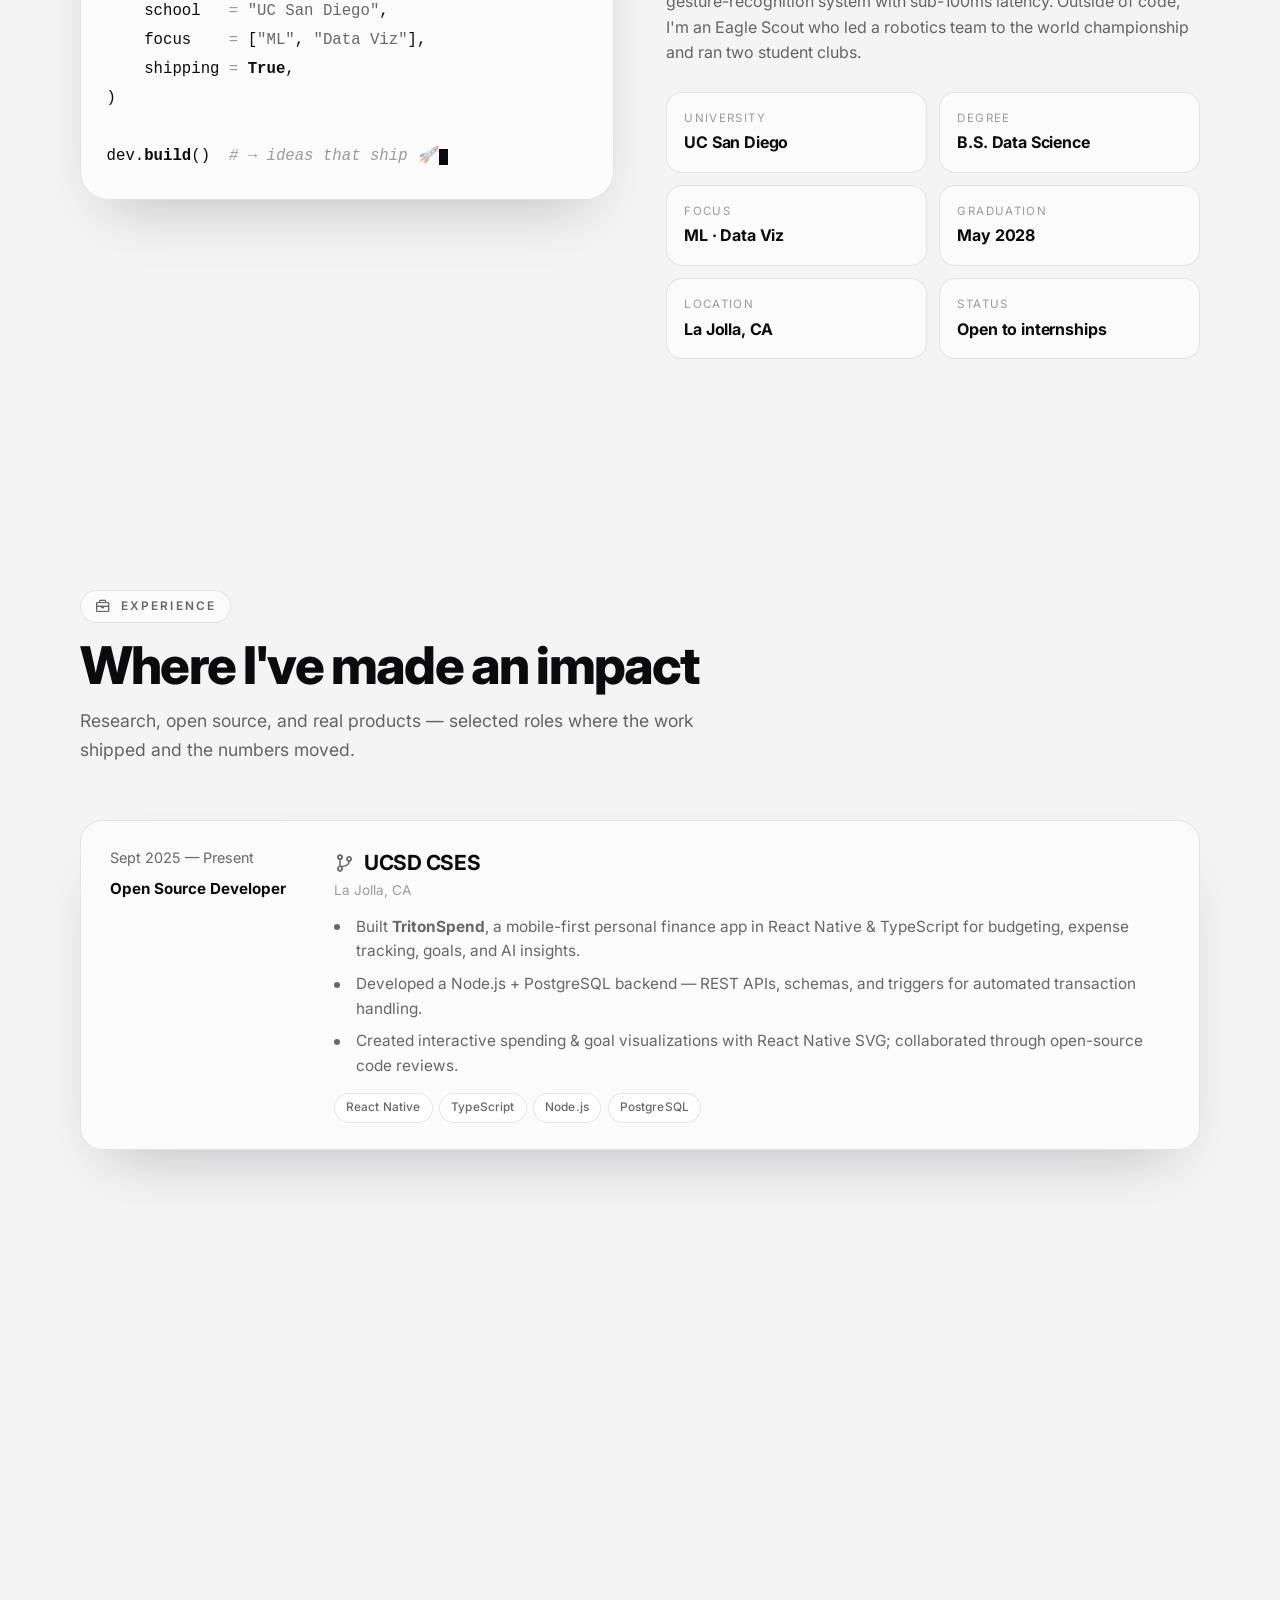
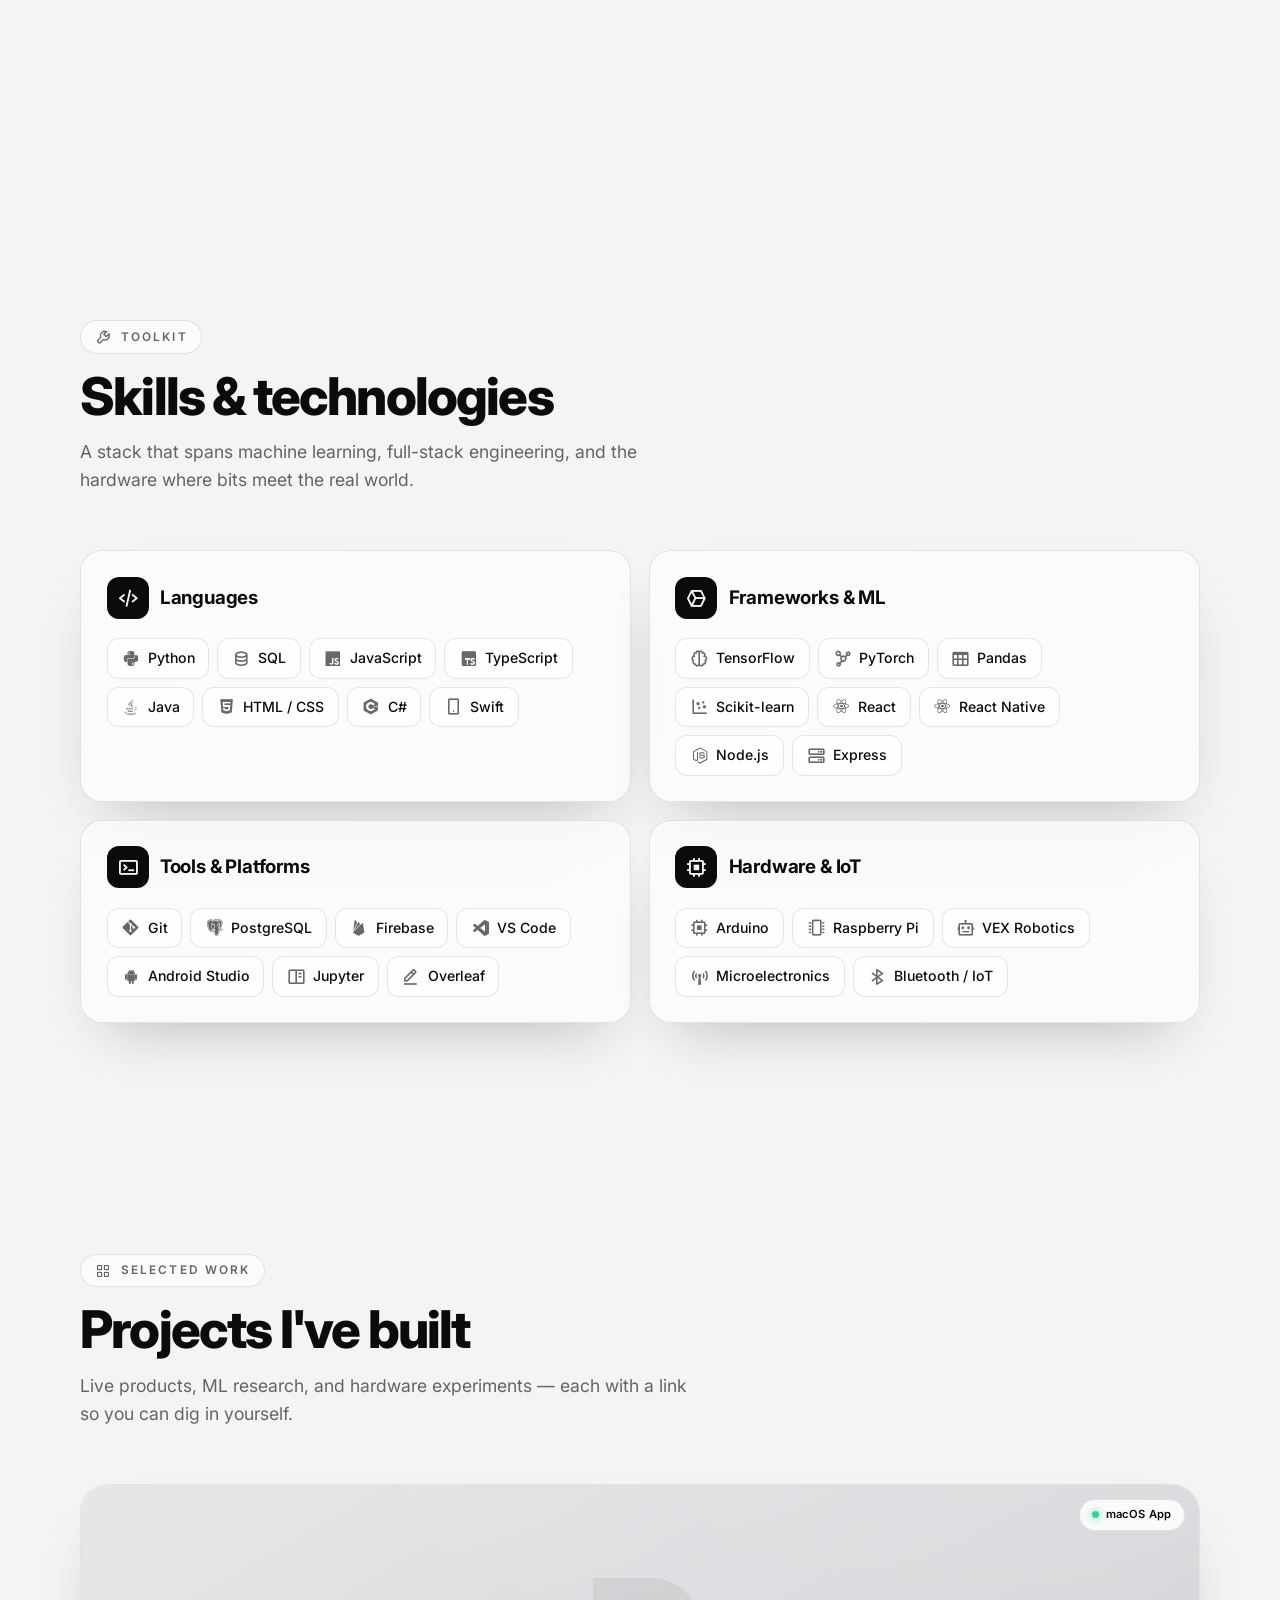
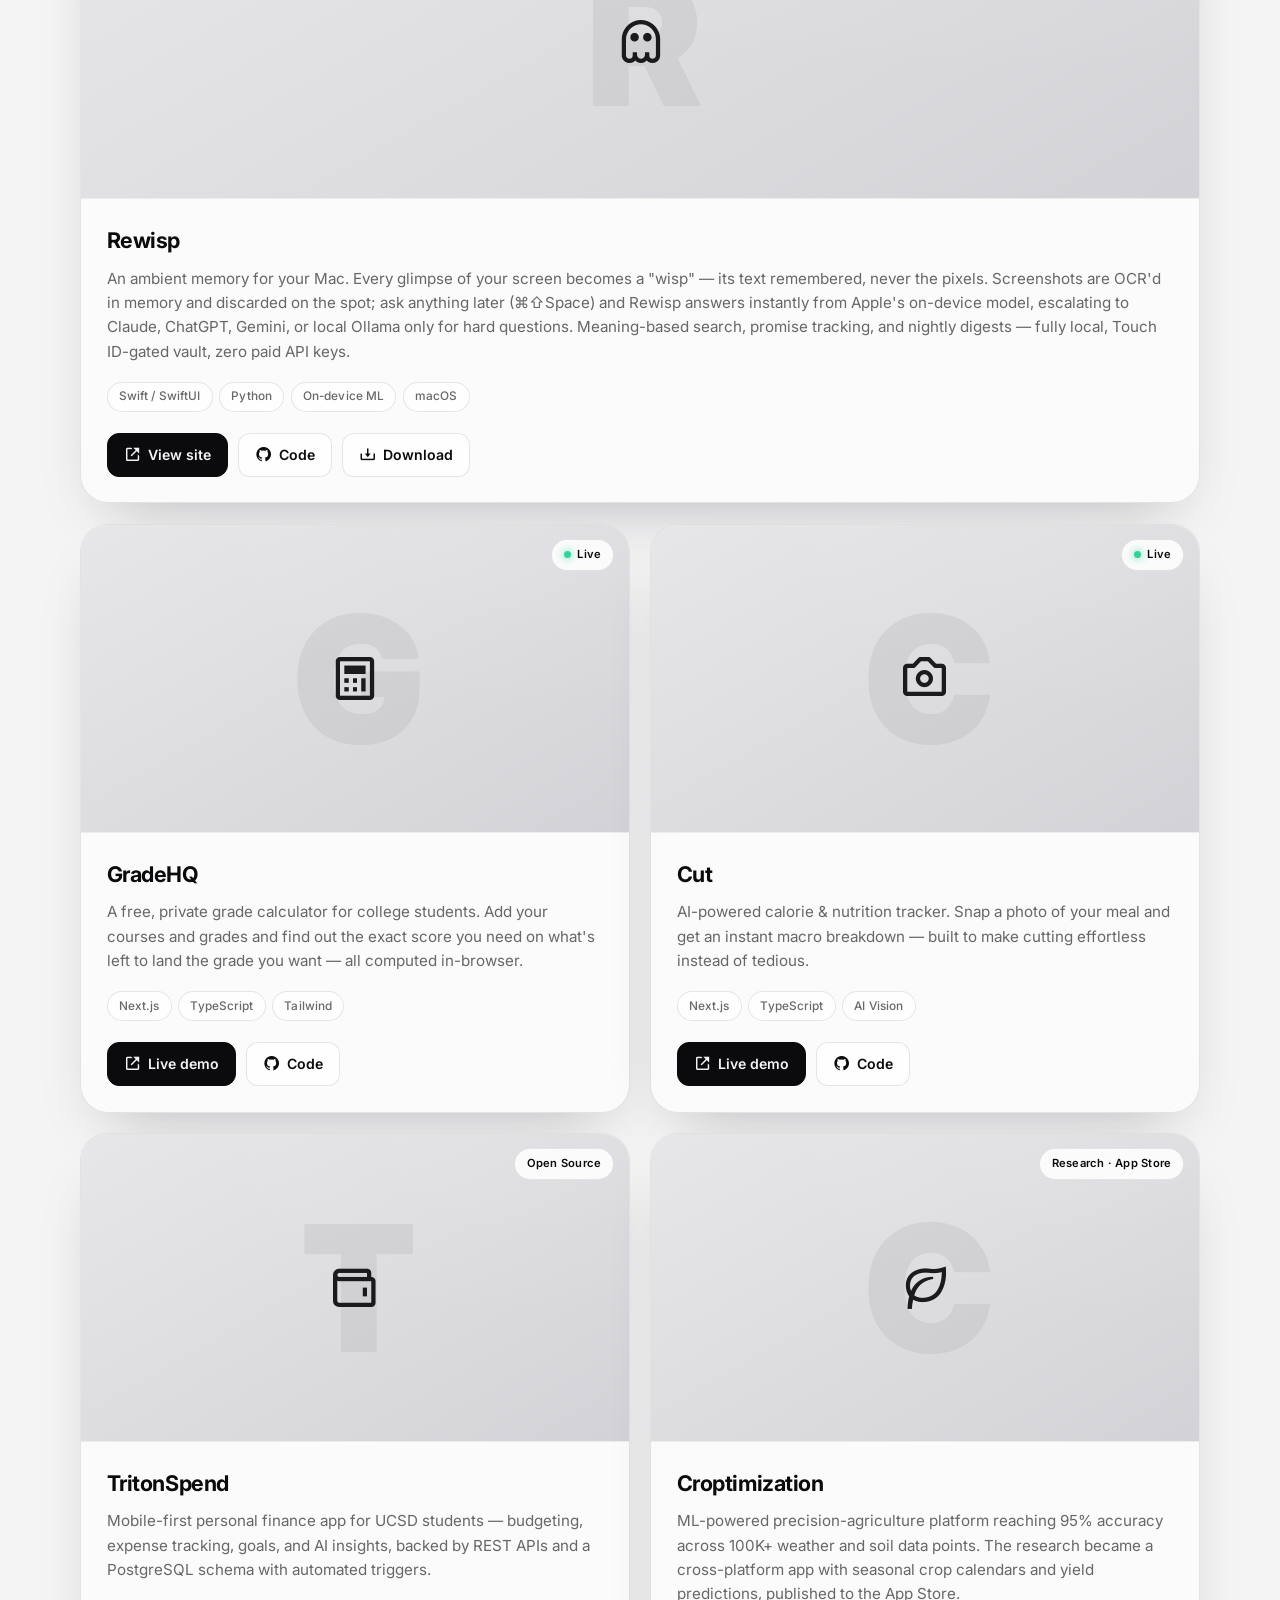
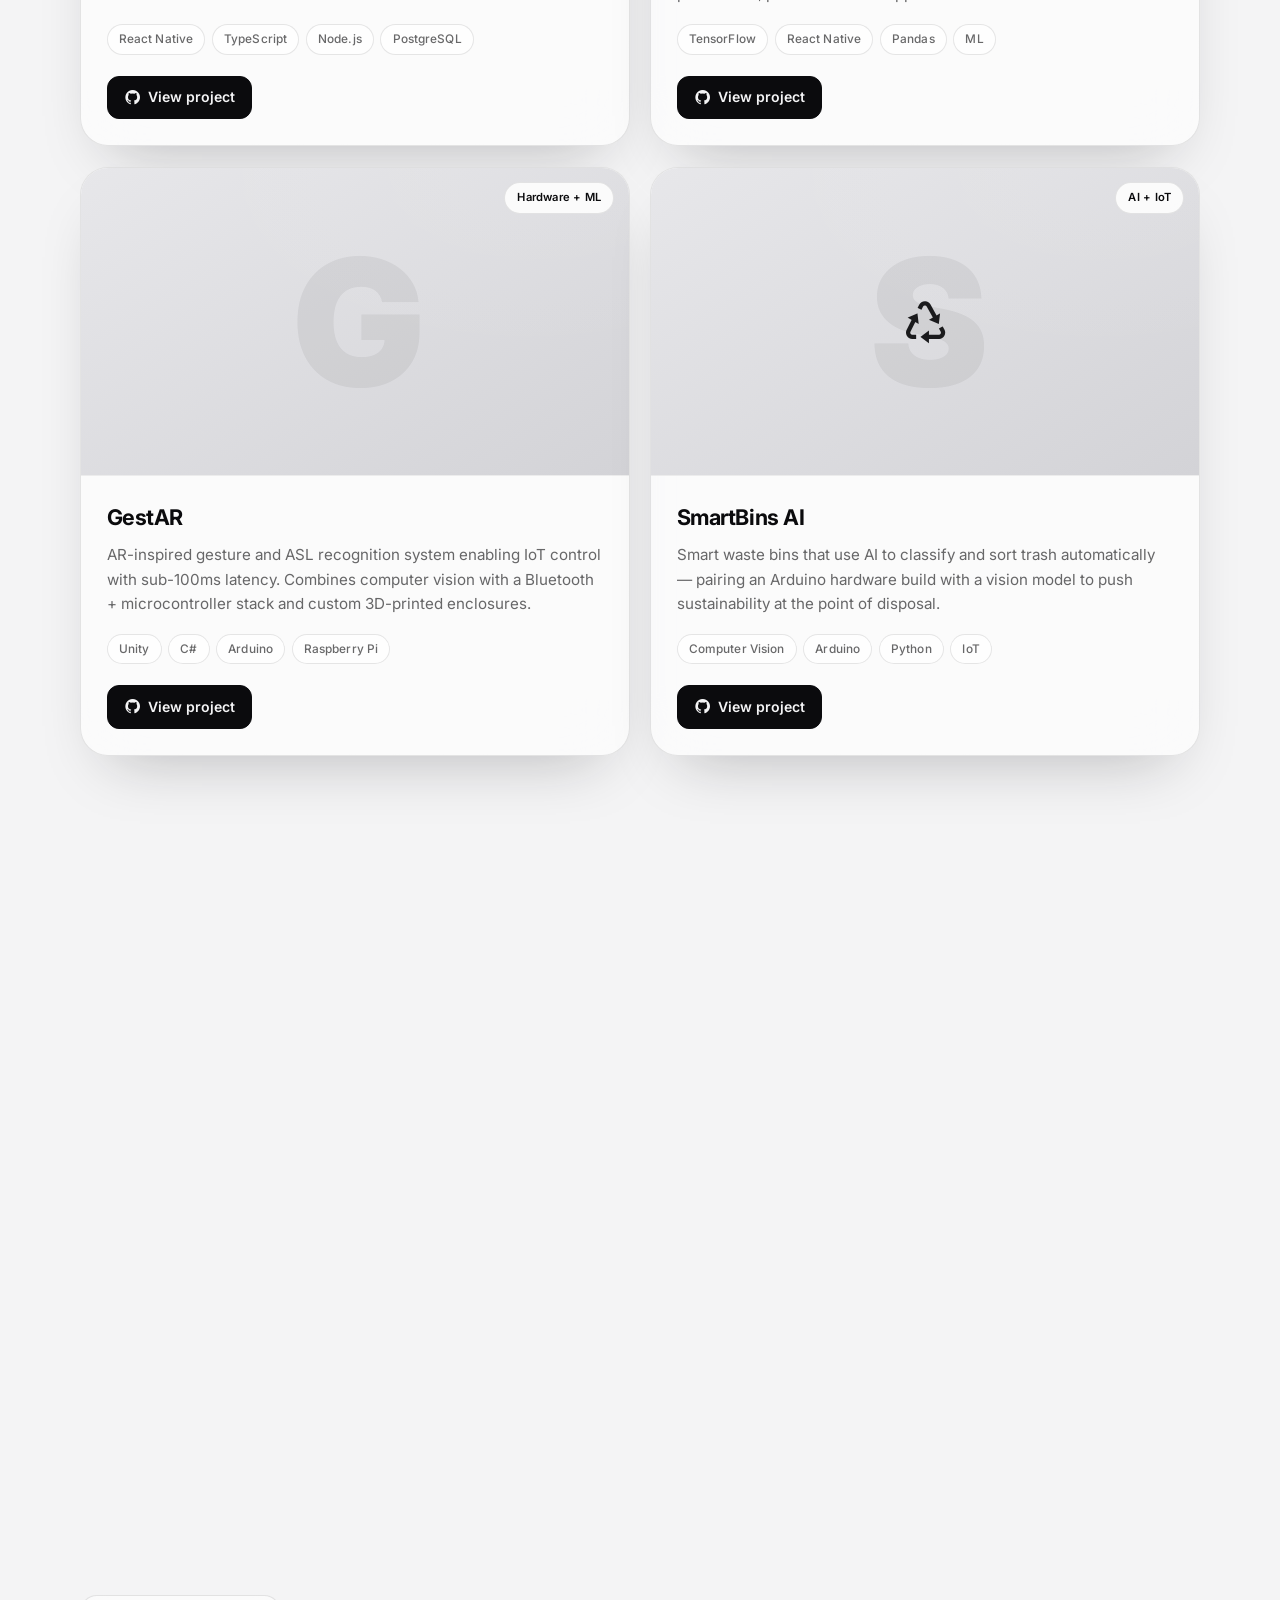
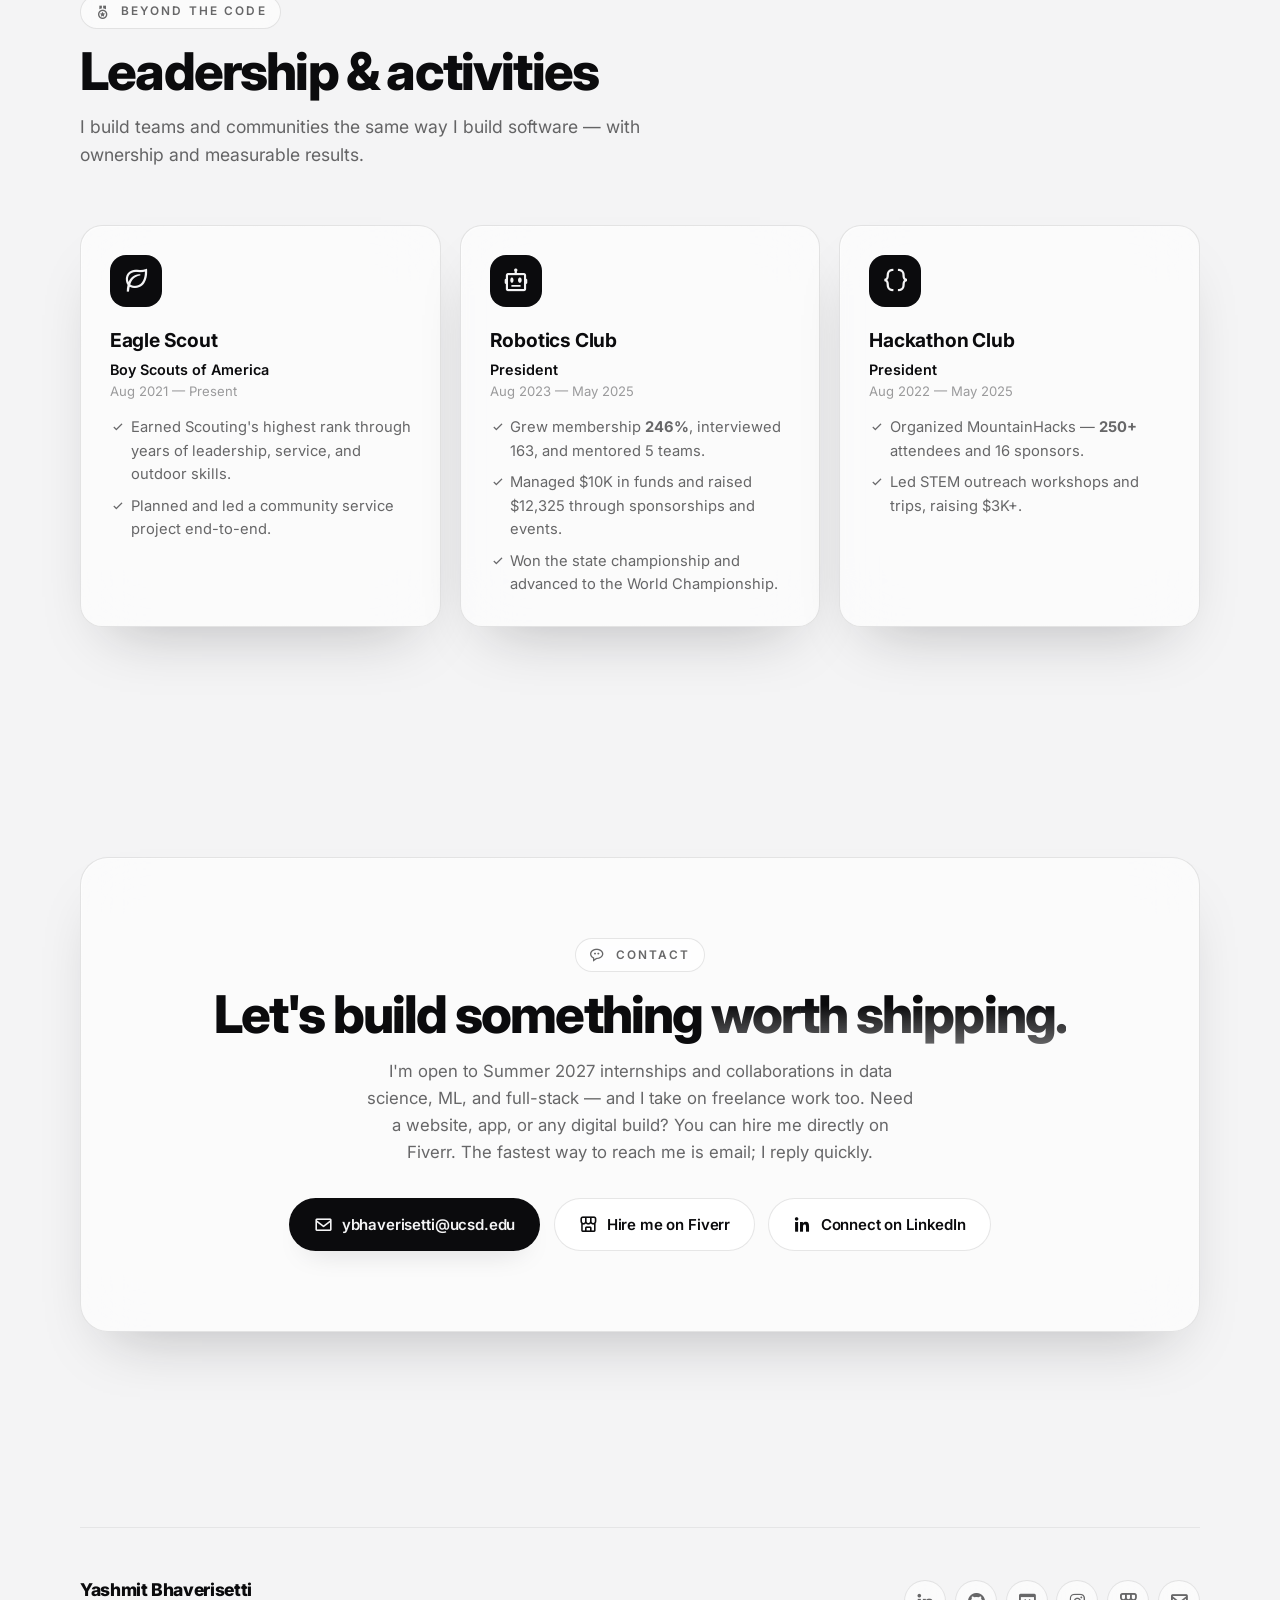
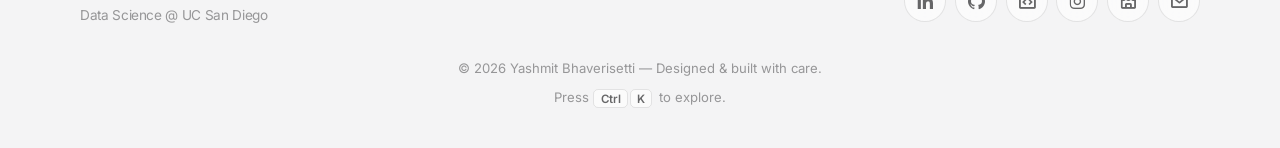
==== commit f2b8d9e4: "Add third hero badge for Rewisp Portrait now shows Shipped Rewisp alongside the ML accuracy and robo" ====
--- a/index.html
+++ b/index.html
@@ -68,7 +68,7 @@
 
     <link rel="preconnect" href="https://fonts.googleapis.com" />
     <link rel="preconnect" href="https://fonts.gstatic.com" crossorigin />
-    <link rel="stylesheet" href="assets/css/styles.css?v=20260714" />
+    <link rel="stylesheet" href="assets/css/styles.css?v=20260714b" />
 
     <!-- Box Icons -->
     <link
@@ -245,6 +245,10 @@
               <i class="bx bx-trophy"></i>
               <span>State Champions<small>VEX Robotics → Worlds</small></span>
             </div>
+            <div class="portrait__badge portrait__badge--3">
+              <i class="bx bx-ghost"></i>
+              <span>Shipped Rewisp<small>Native macOS app · v0.8.1</small></span>
+            </div>
           </div>
         </div>
 
@@ -1138,6 +1142,6 @@
       <i class="bx bx-chevron-up"></i>
     </button>
 
-    <script src="assets/js/main.js?v=20260714"></script>
+    <script src="assets/js/main.js?v=20260714b"></script>
   </body>
 </html>
--- a/assets/css/styles.css
+++ b/assets/css/styles.css
@@ -717,6 +717,11 @@
   bottom: 12%;
   right: -12%;
   animation-delay: 1s;
+}
+.portrait__badge--3 {
+  bottom: -6%;
+  left: 2%;
+  animation-delay: 2s;
 }
 @keyframes float {
   to {
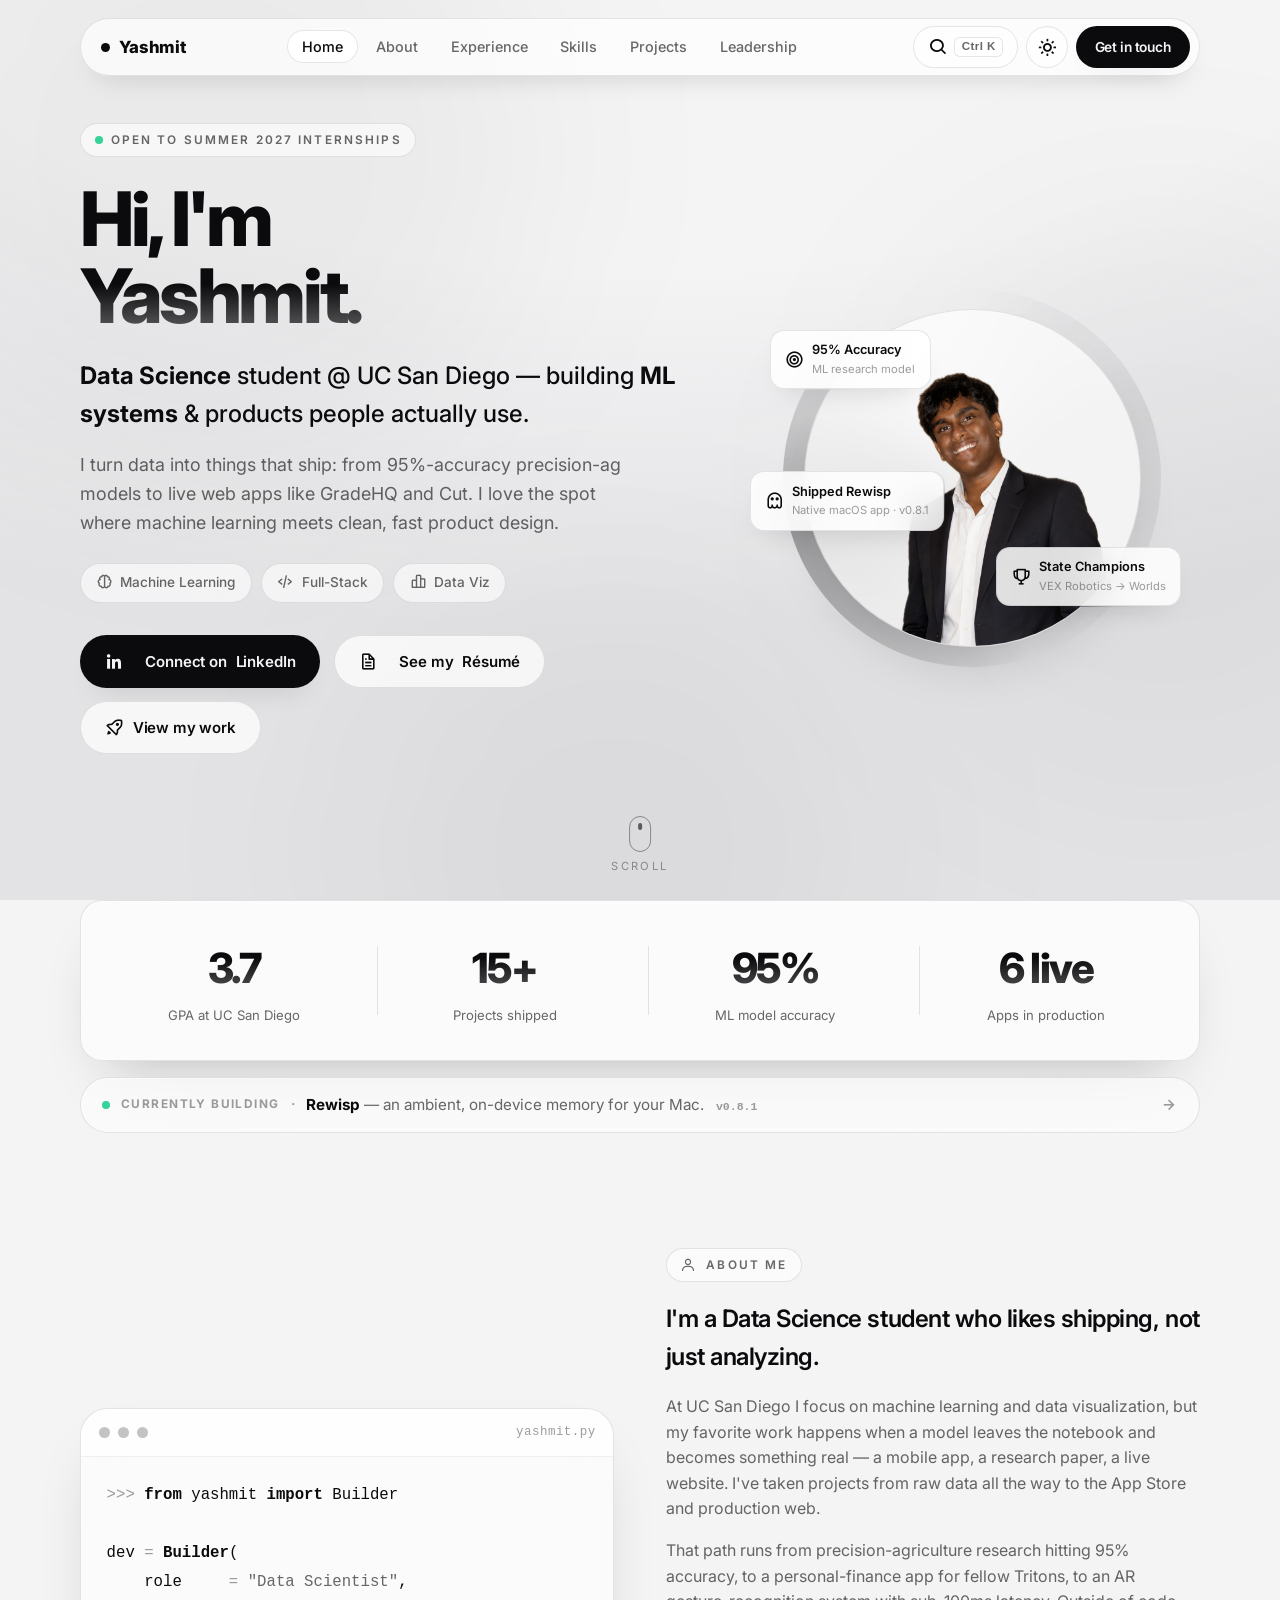
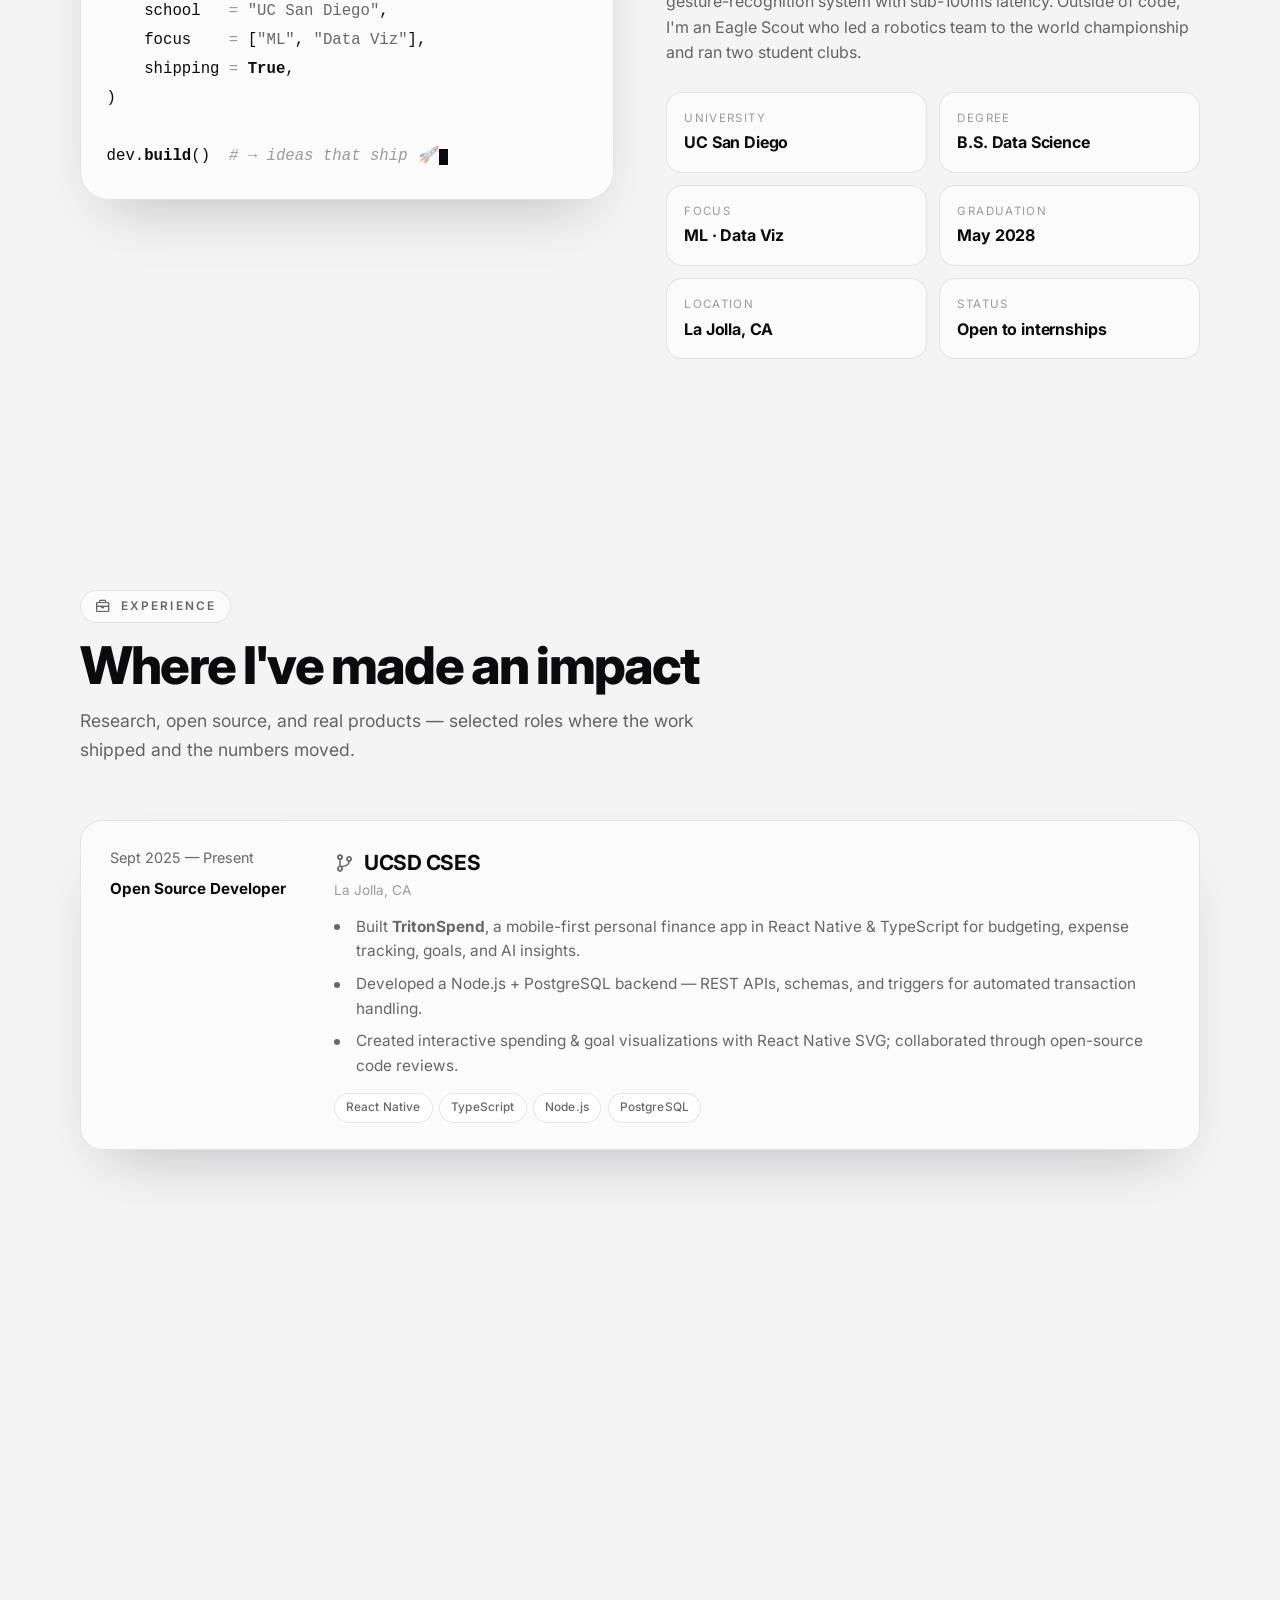
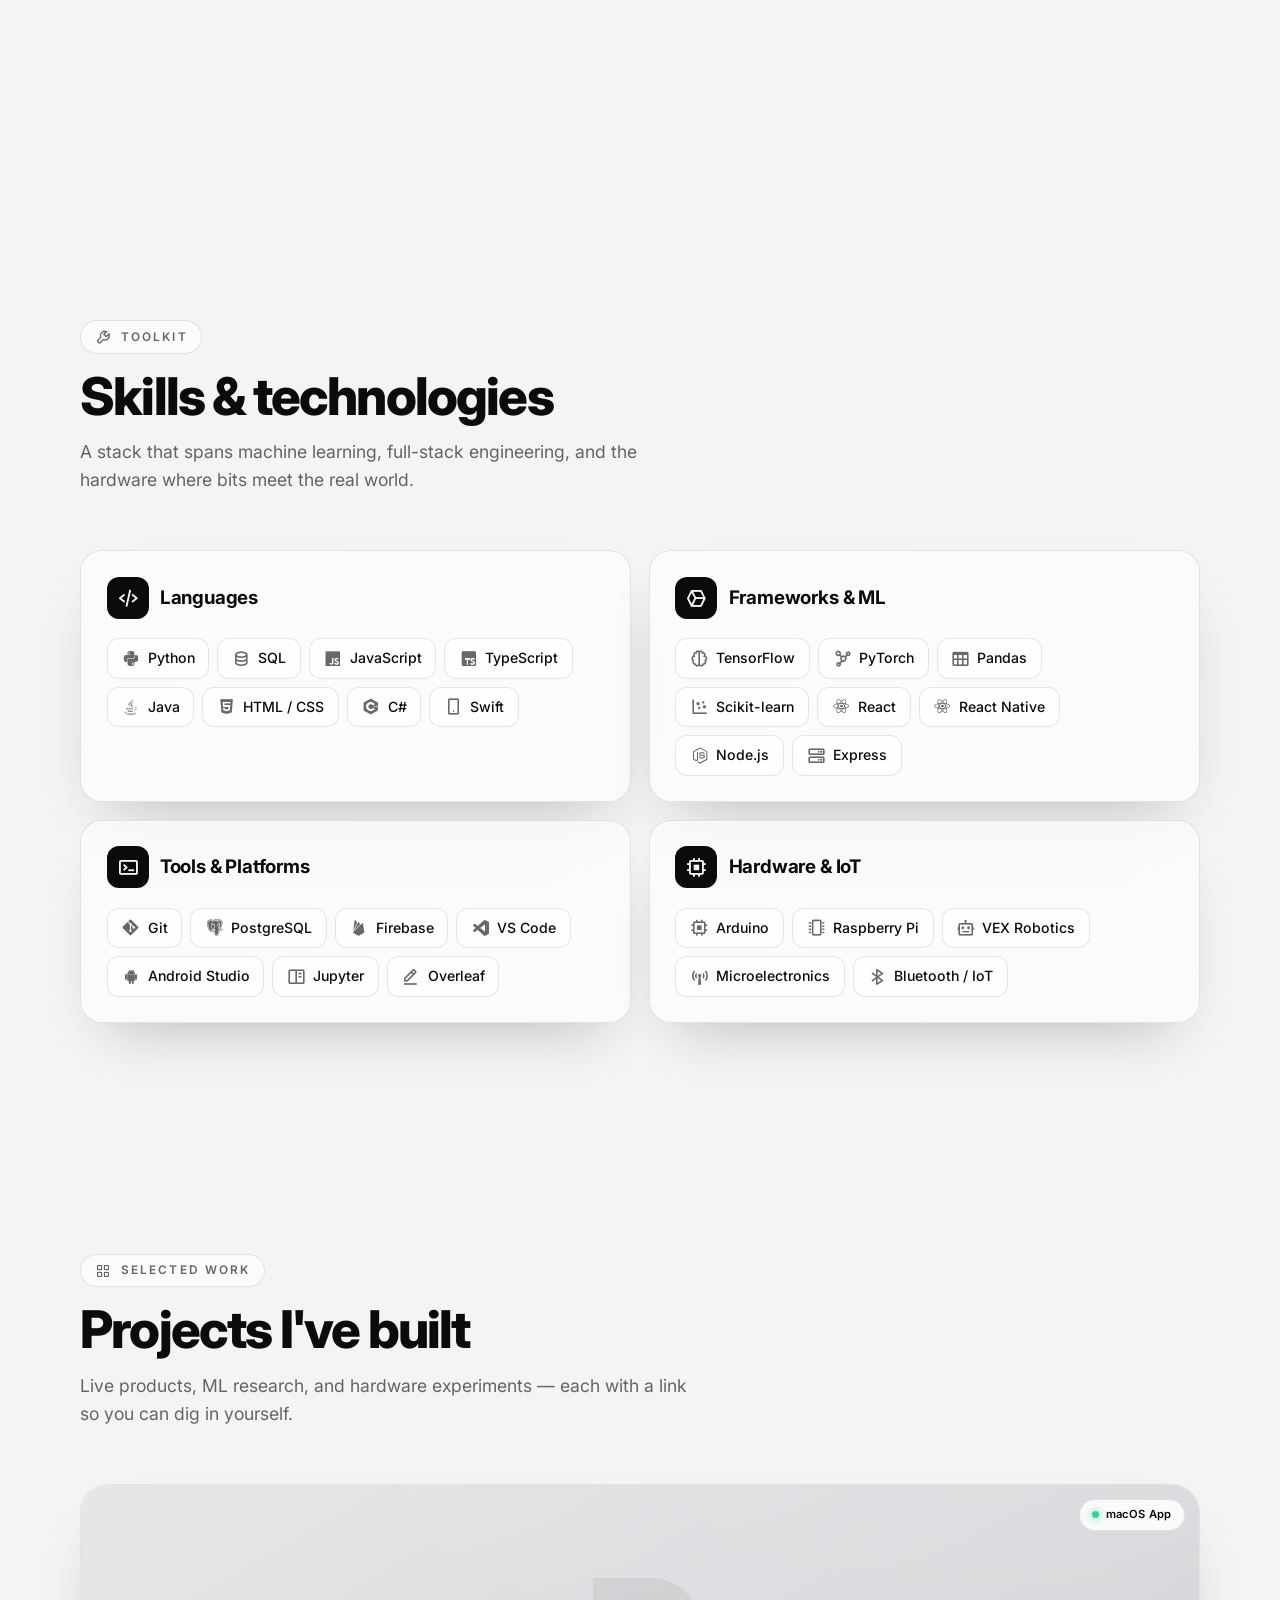
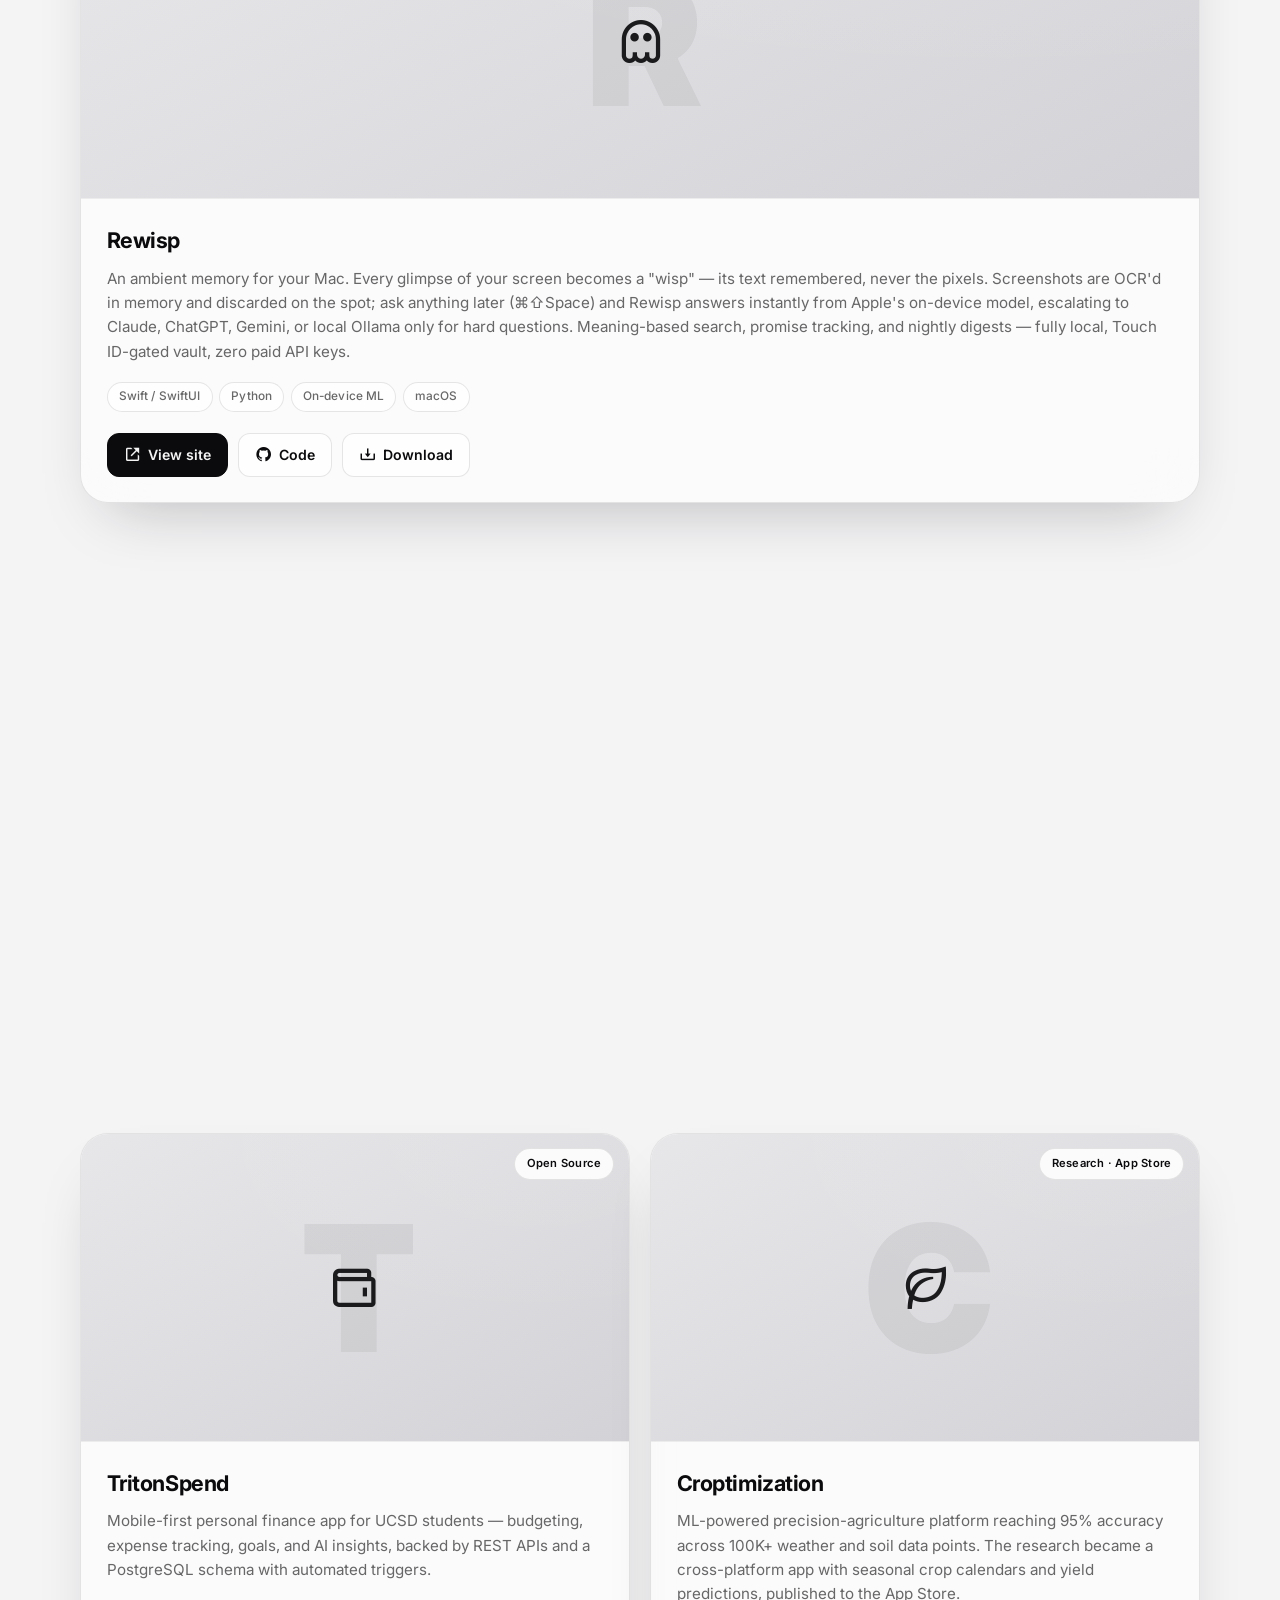
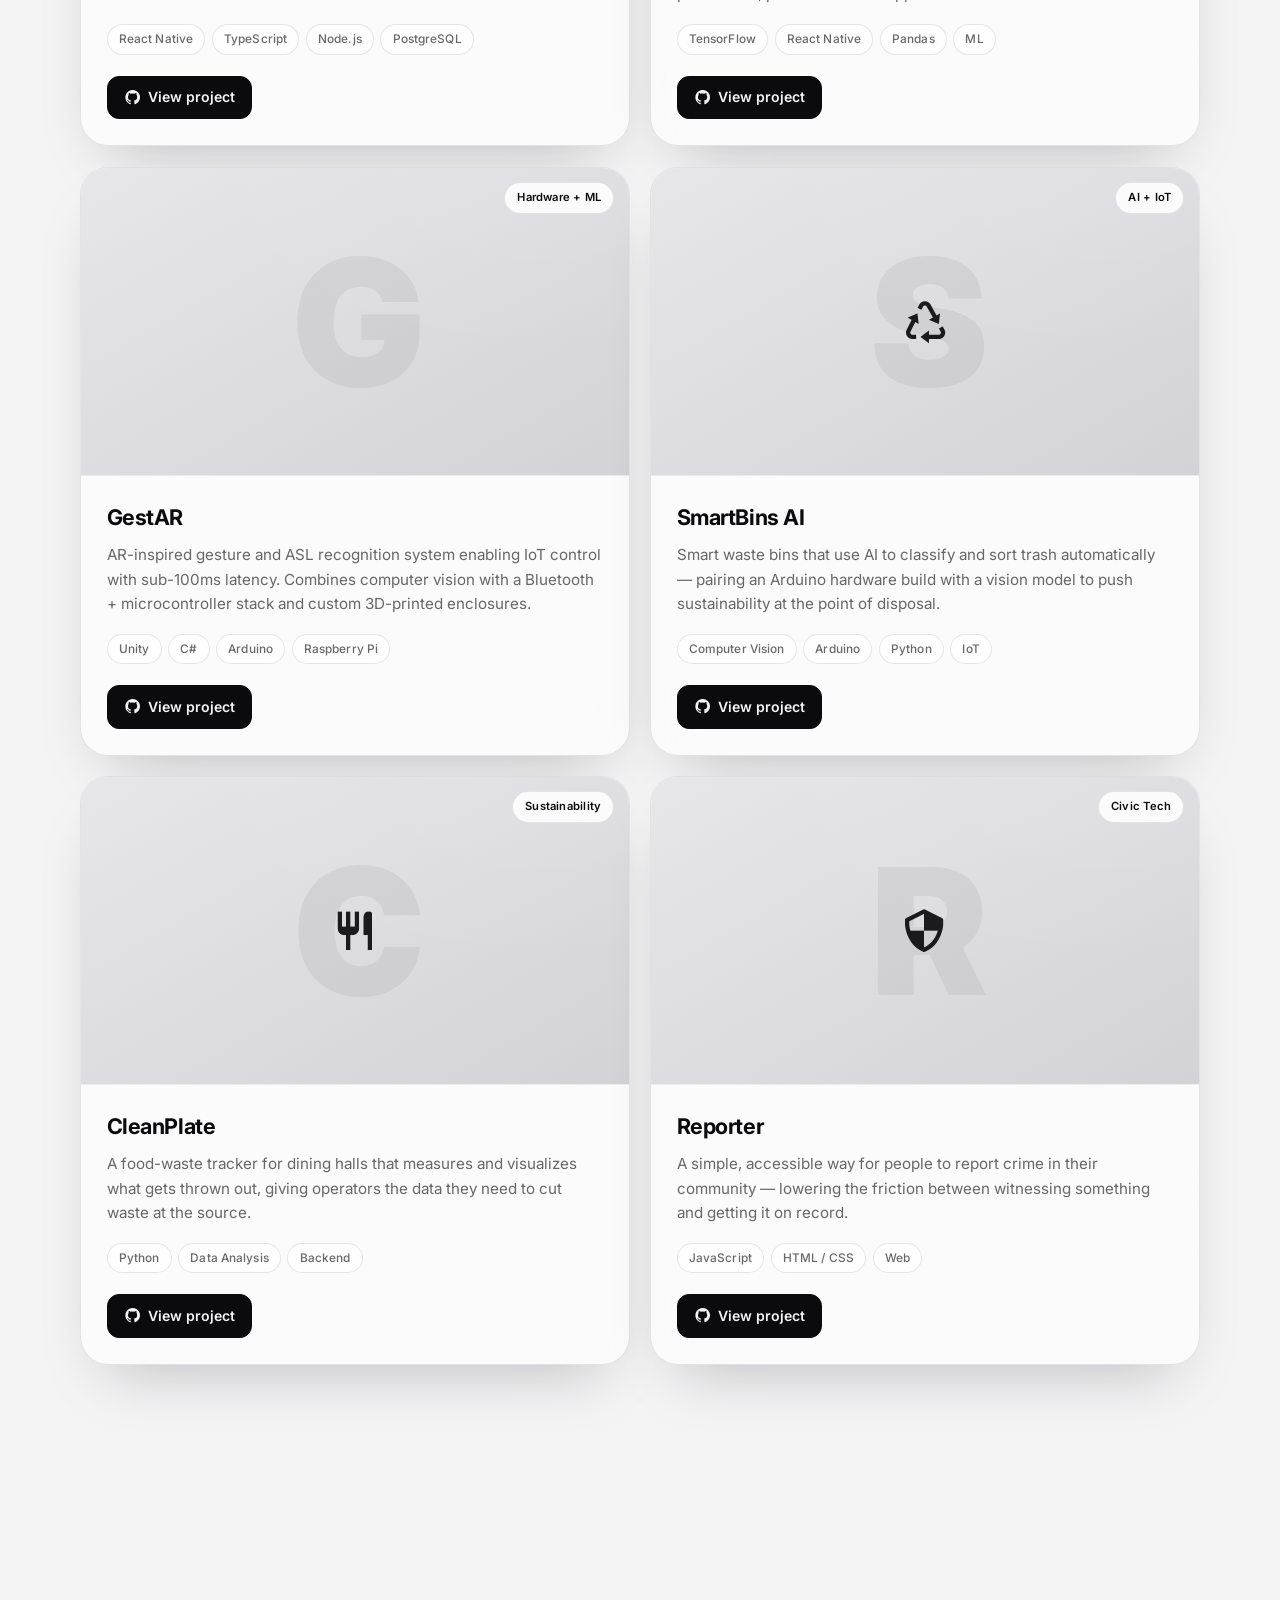
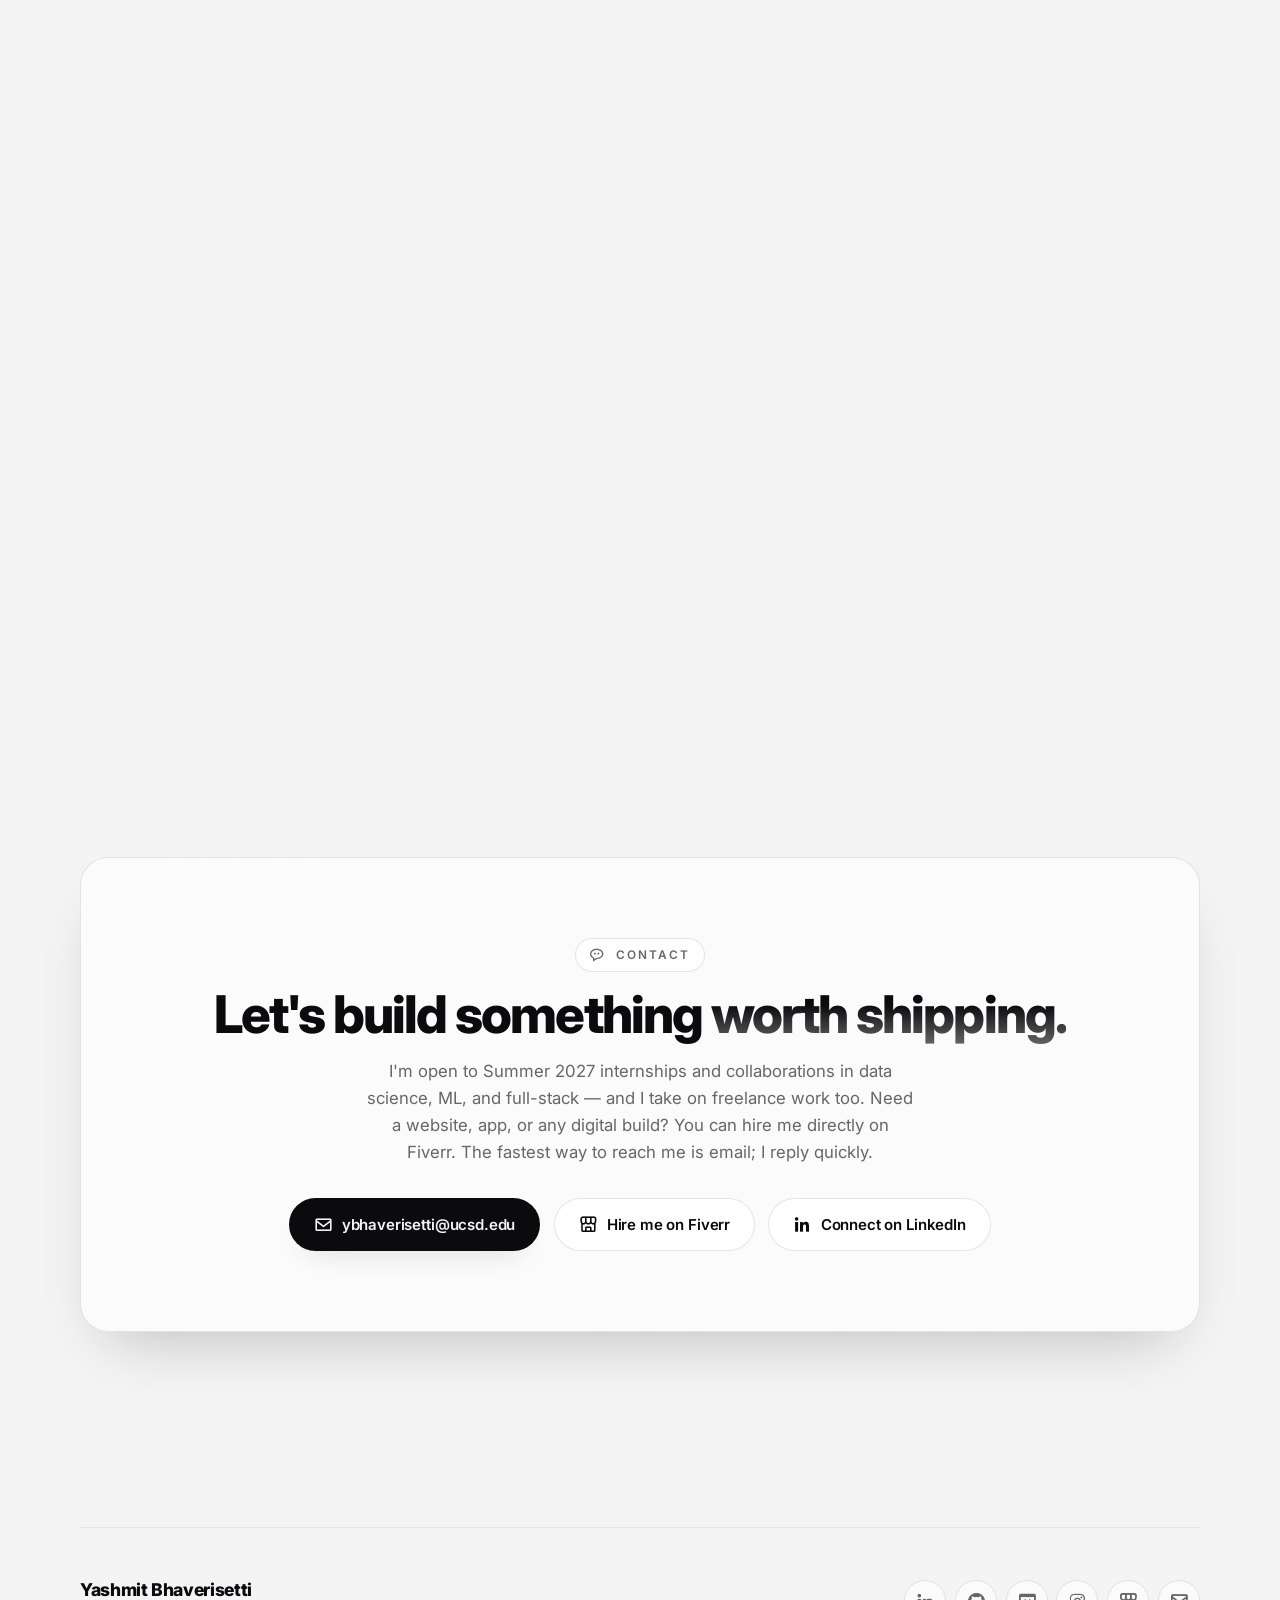
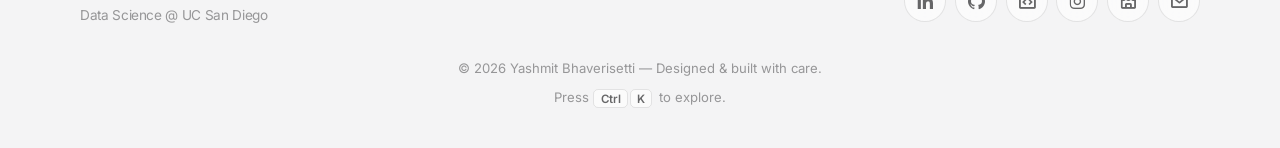
==== commit d7157478: "Fix overlapping hero badges Rewisp badge collided with State Champions badge at narrower viewports. " ====
--- a/index.html
+++ b/index.html
@@ -68,7 +68,7 @@
 
     <link rel="preconnect" href="https://fonts.googleapis.com" />
     <link rel="preconnect" href="https://fonts.gstatic.com" crossorigin />
-    <link rel="stylesheet" href="assets/css/styles.css?v=20260714b" />
+    <link rel="stylesheet" href="assets/css/styles.css?v=20260714c" />
 
     <!-- Box Icons -->
     <link
@@ -1142,6 +1142,6 @@
       <i class="bx bx-chevron-up"></i>
     </button>
 
-    <script src="assets/js/main.js?v=20260714b"></script>
+    <script src="assets/js/main.js?v=20260714c"></script>
   </body>
 </html>
--- a/assets/css/styles.css
+++ b/assets/css/styles.css
@@ -719,8 +719,8 @@
   animation-delay: 1s;
 }
 .portrait__badge--3 {
-  bottom: -6%;
-  left: 2%;
+  top: 48%;
+  left: -16%;
   animation-delay: 2s;
 }
 @keyframes float {
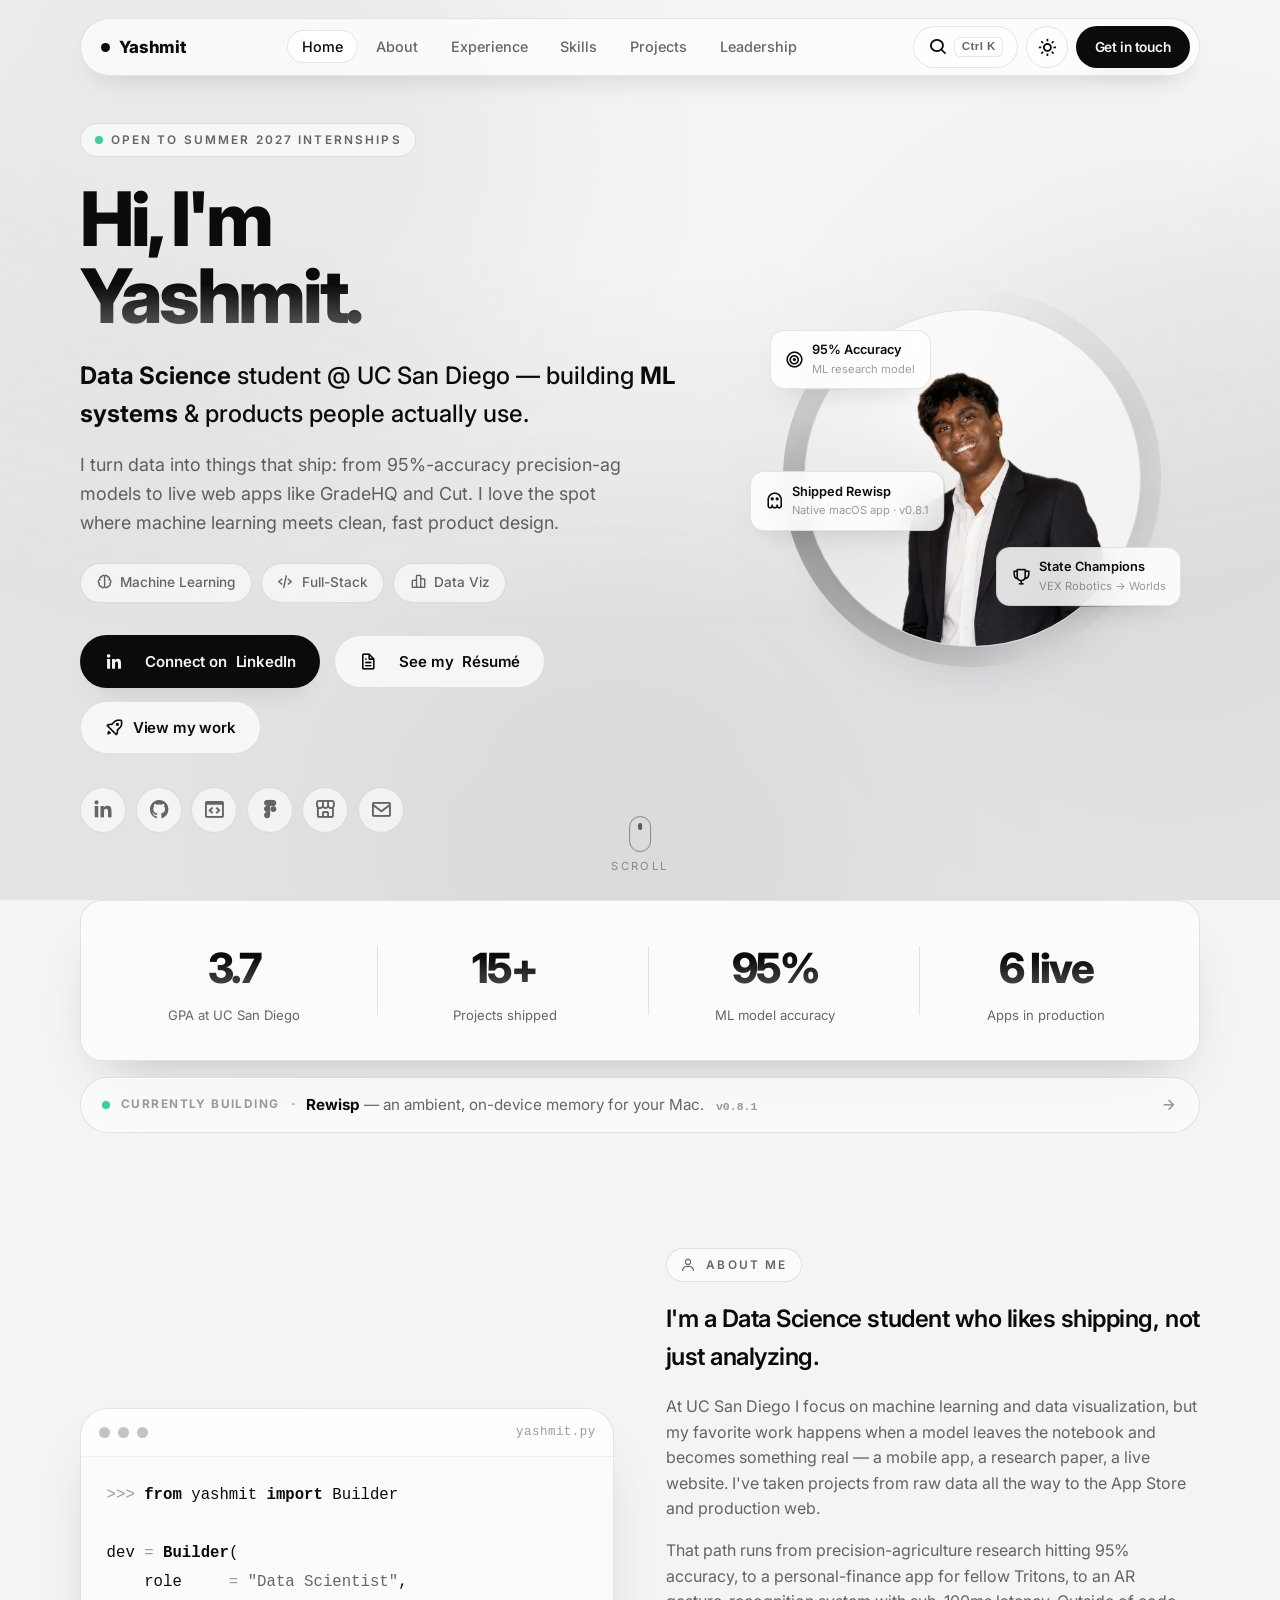
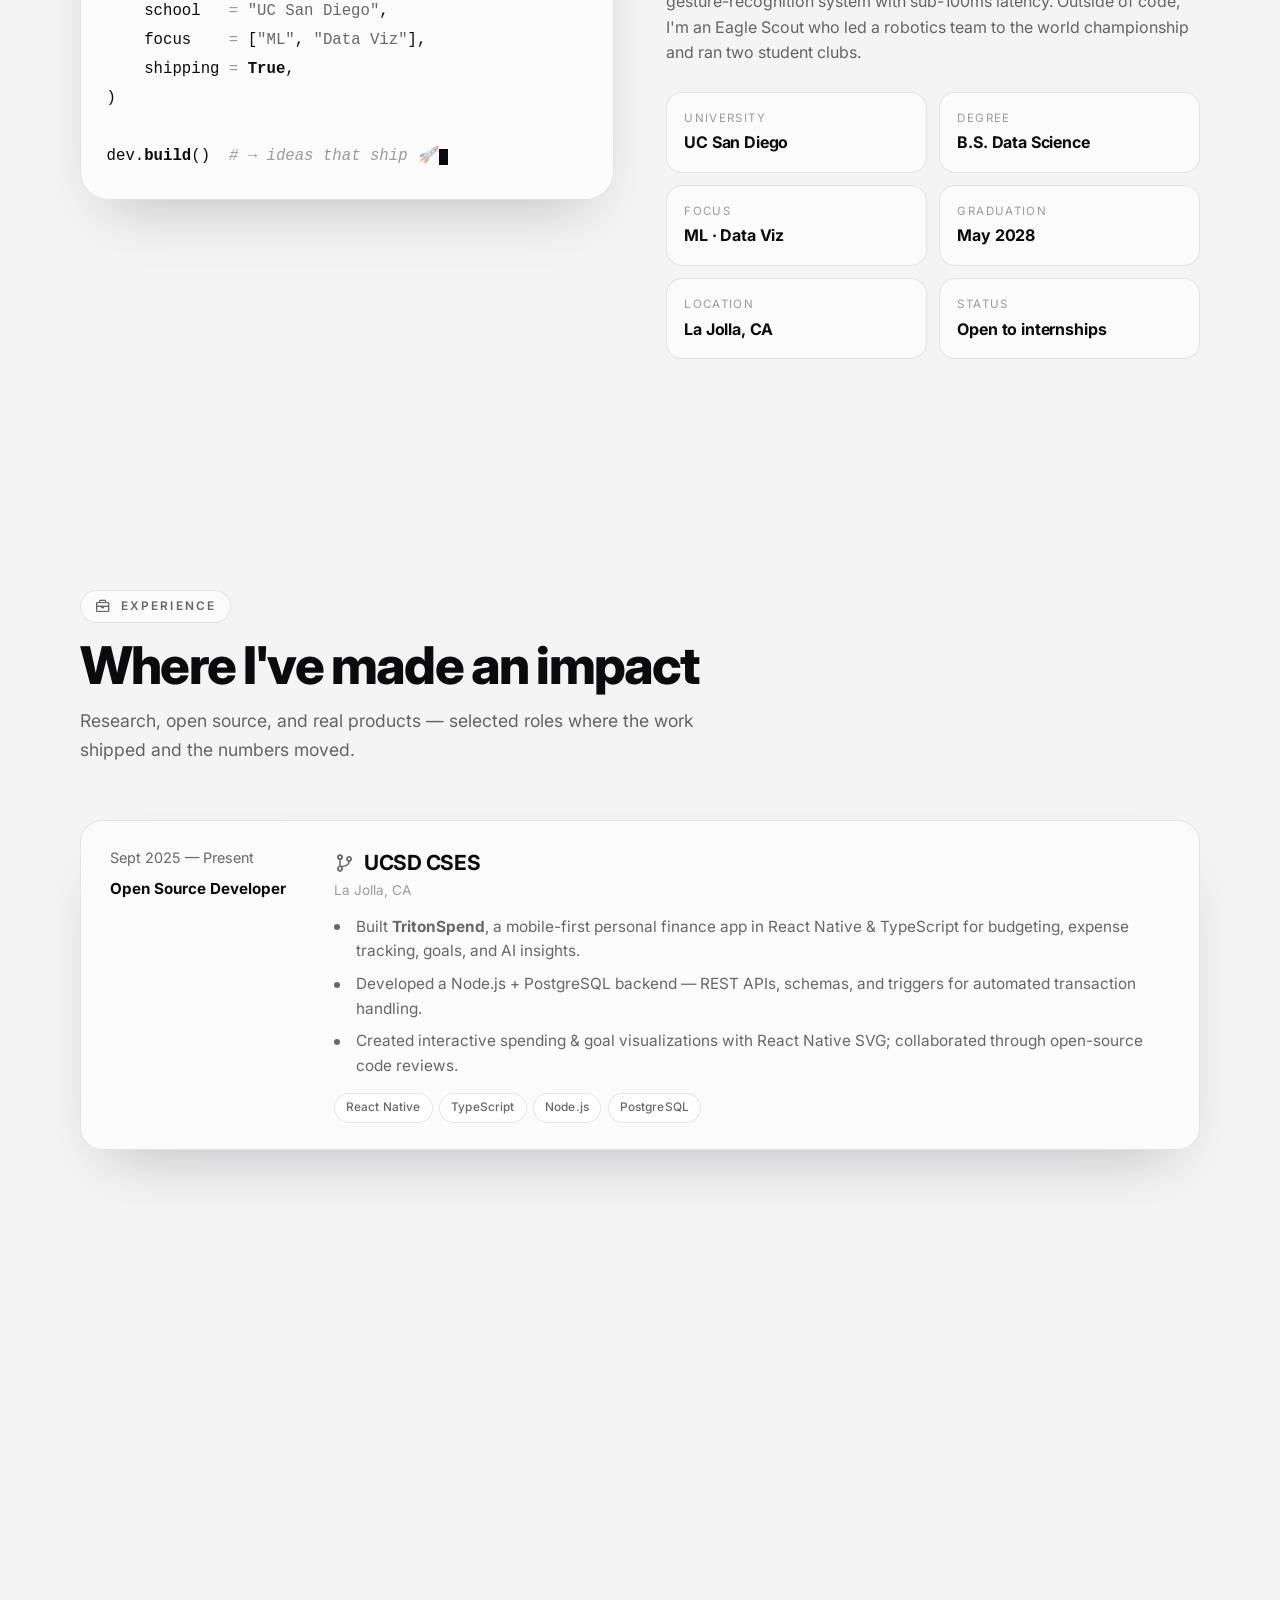
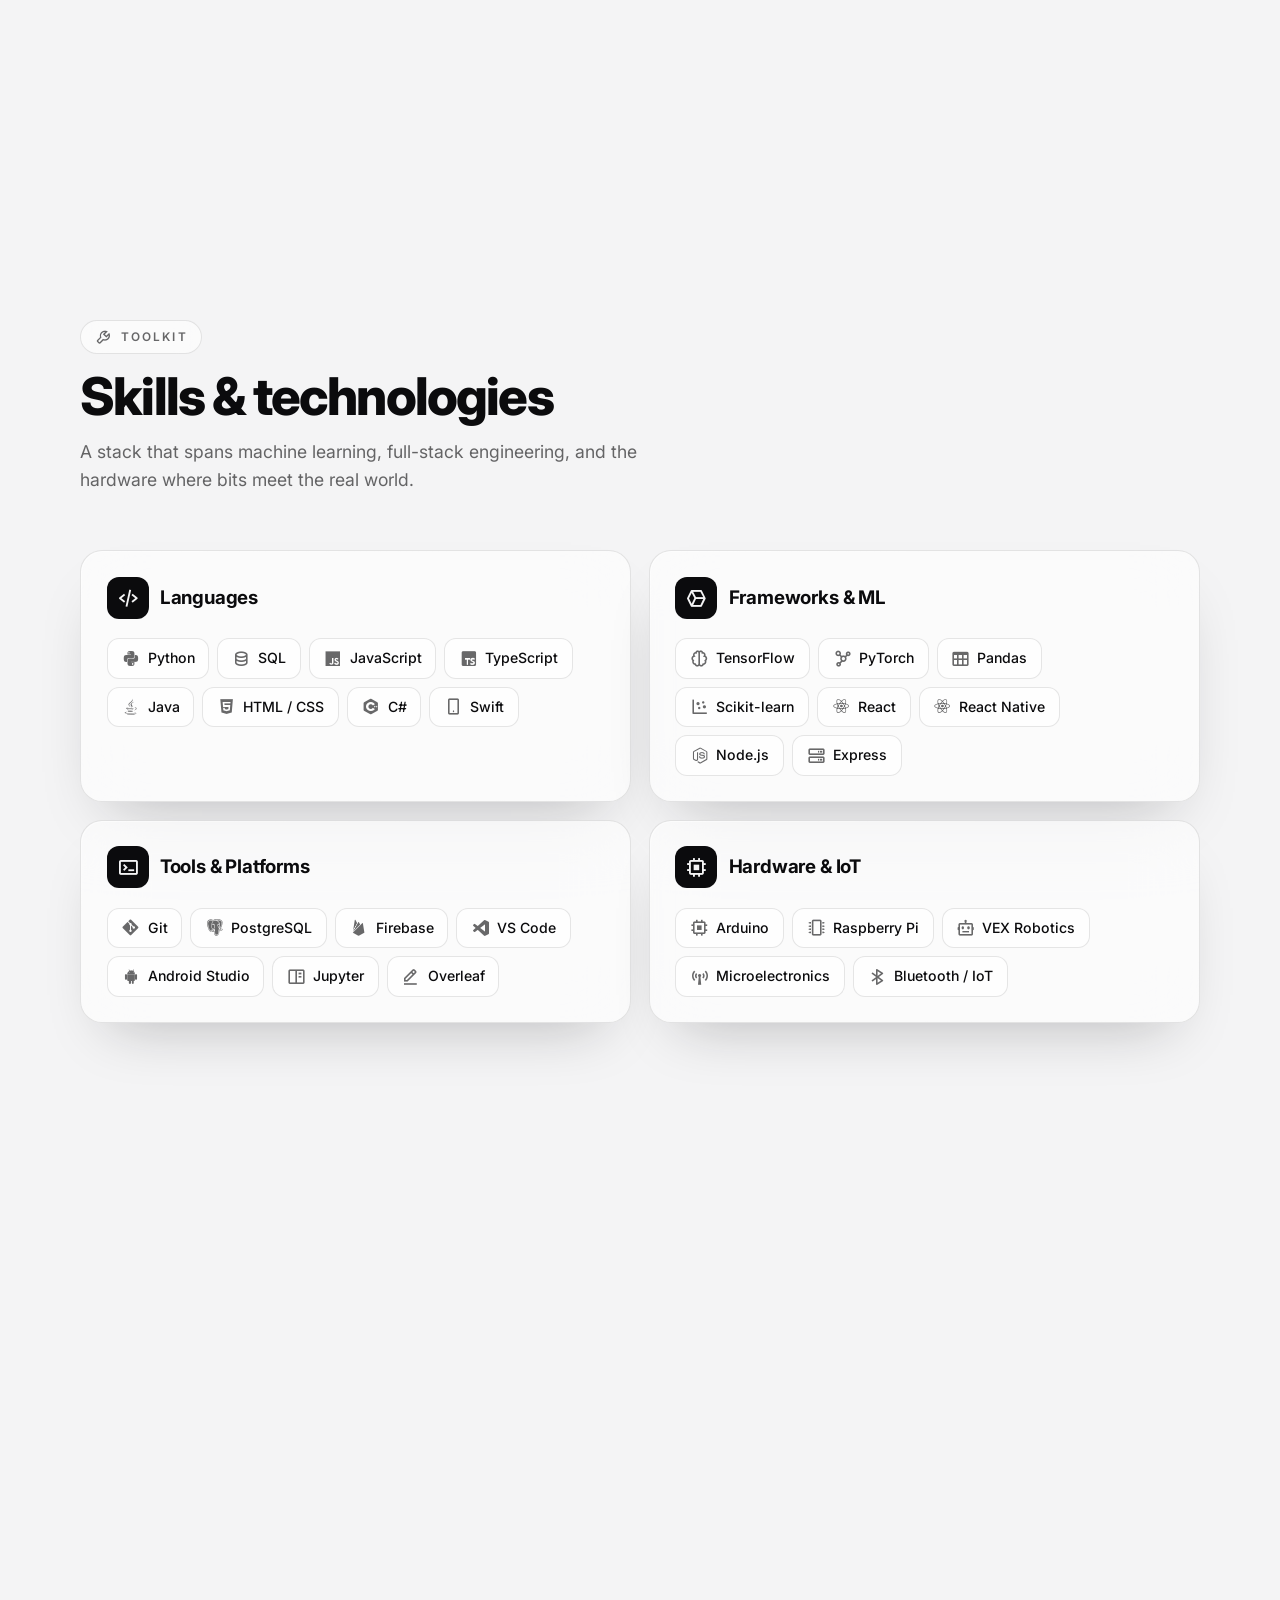
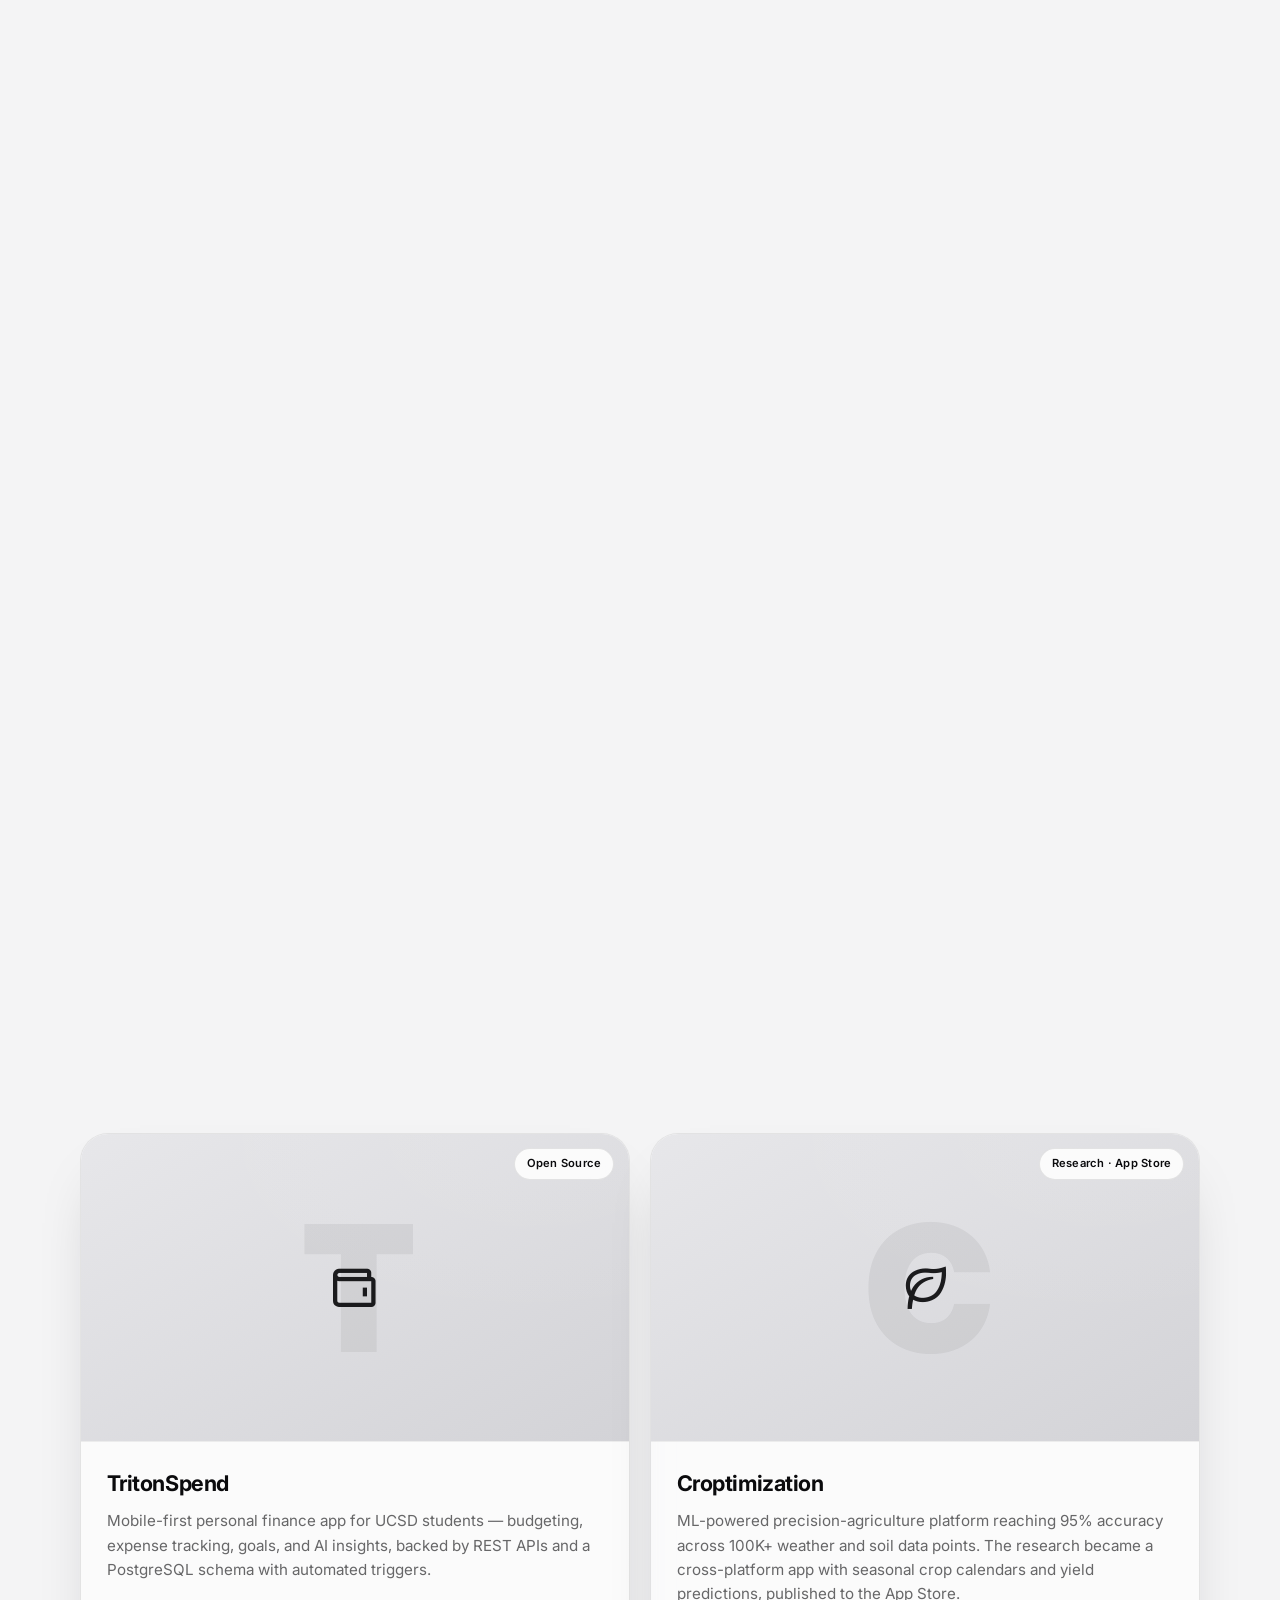
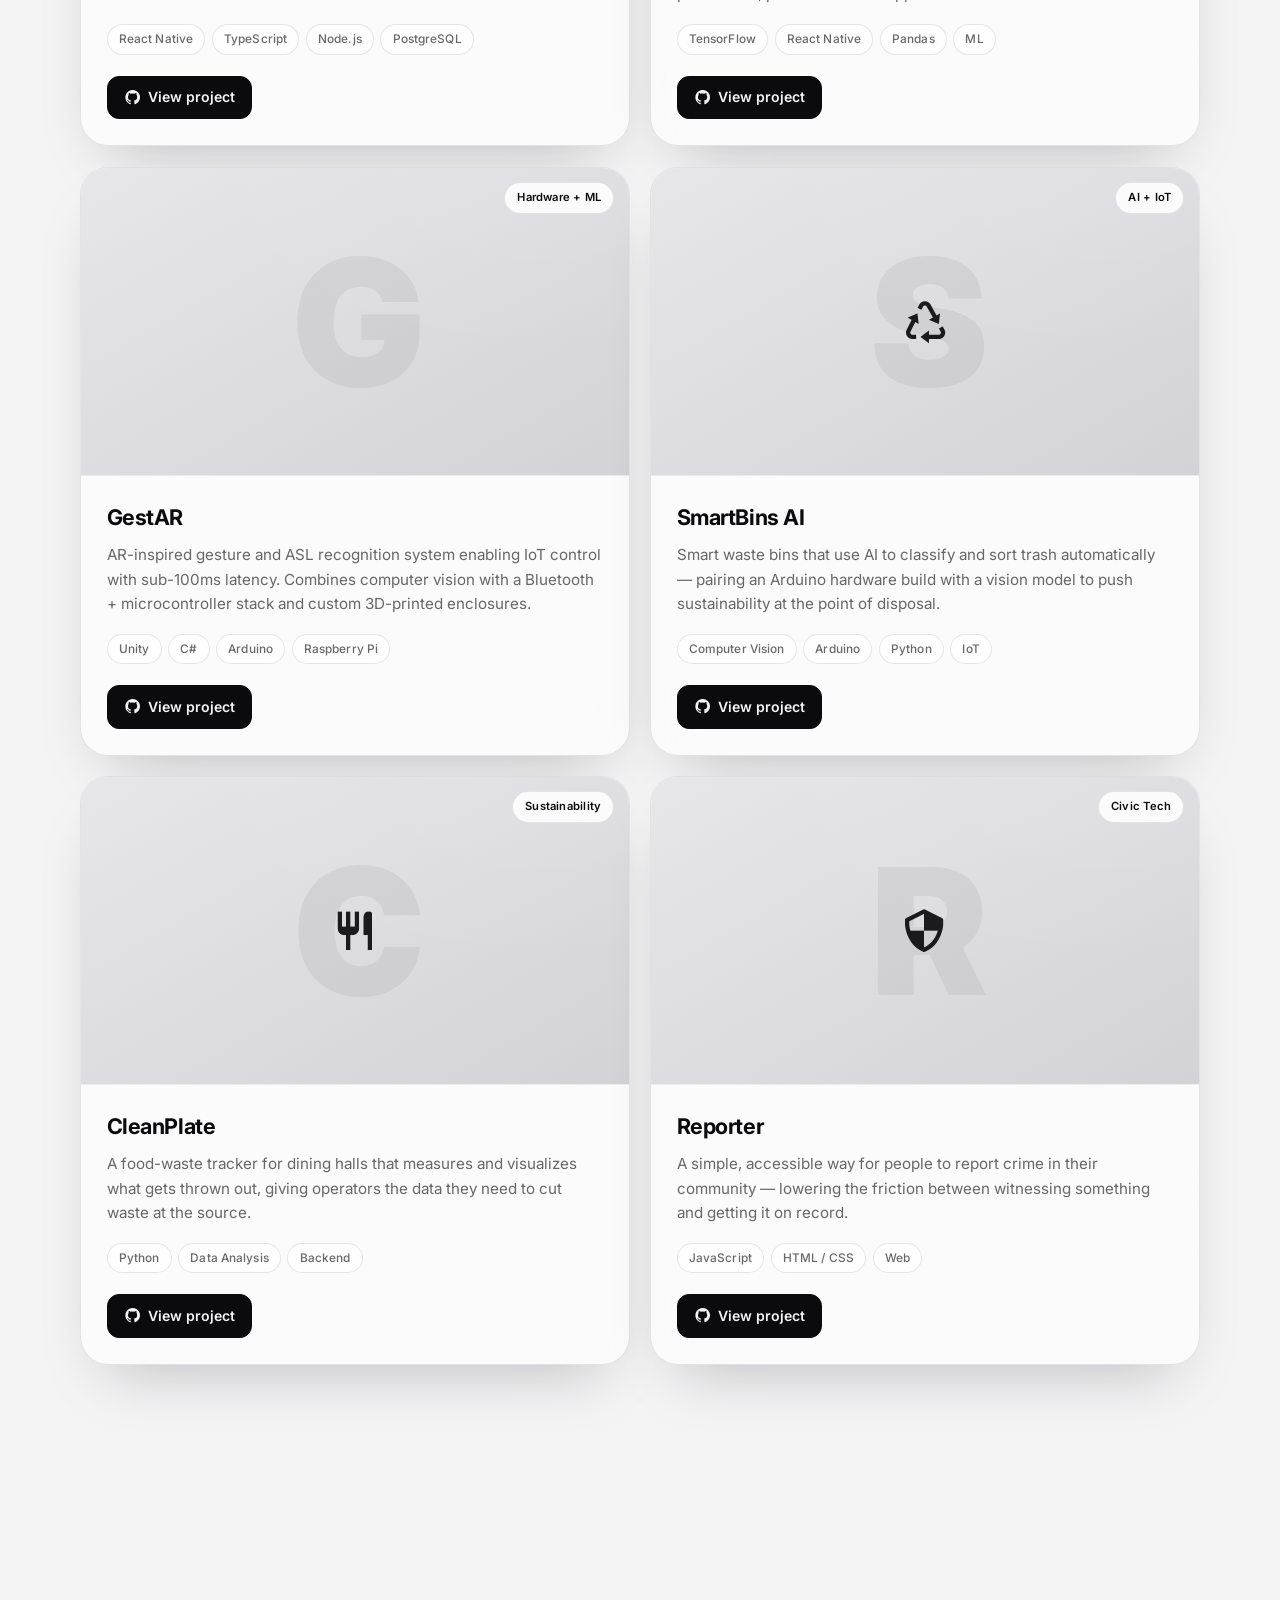
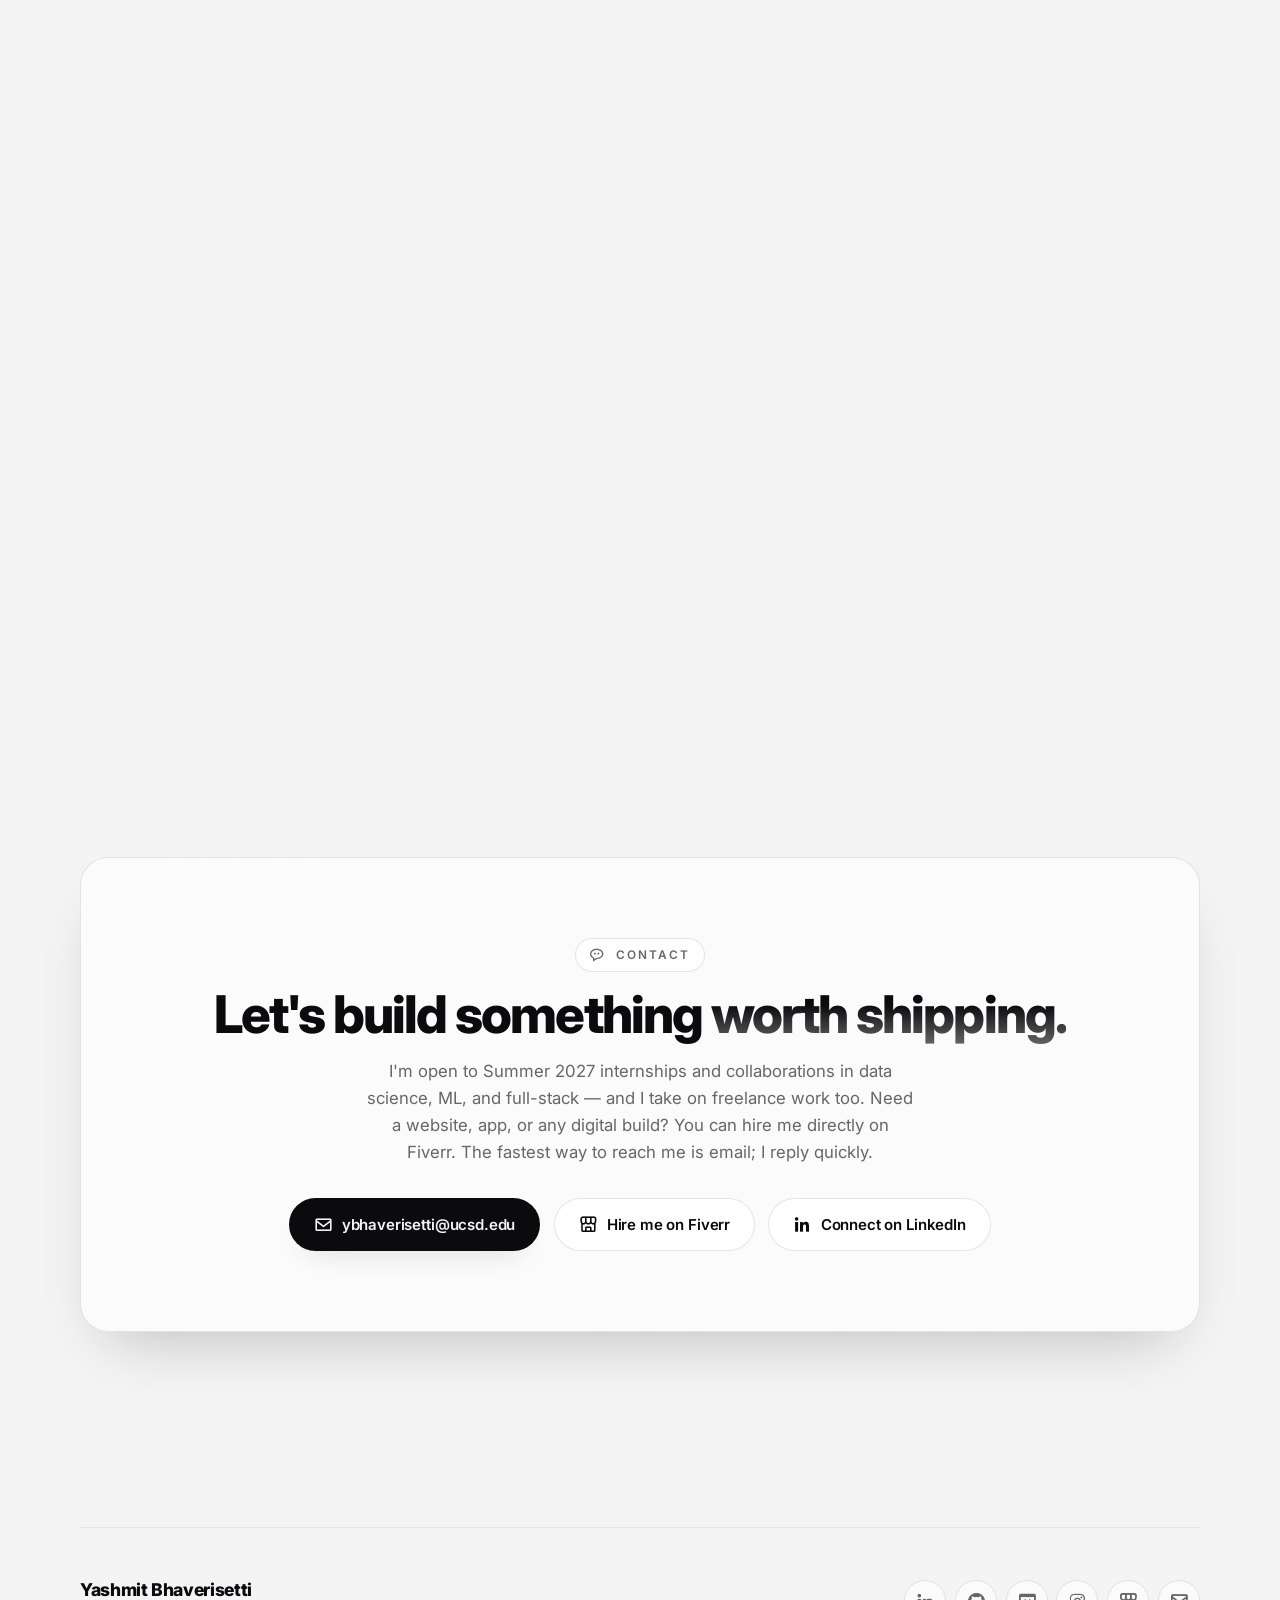
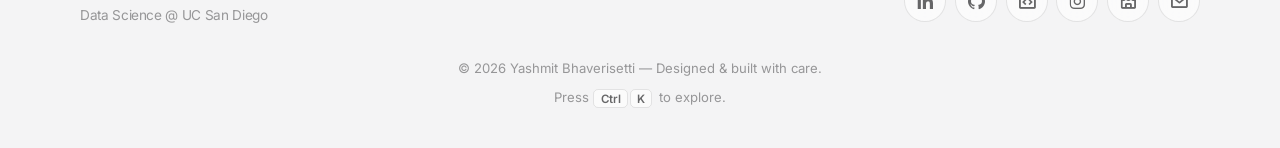
==== commit 3889b0aa: "Add GoatCounter analytics Privacy-friendly, cookieless view tracking on index, résumé, and 404 pages" ====
--- a/index.html
+++ b/index.html
@@ -1143,5 +1143,10 @@
     </button>
 
     <script src="assets/js/main.js?v=20260714c"></script>
+    <script
+      data-goatcounter="https://yashmitb.goatcounter.com/count"
+      async
+      src="//gc.zgo.at/count.js"
+    ></script>
   </body>
 </html>
